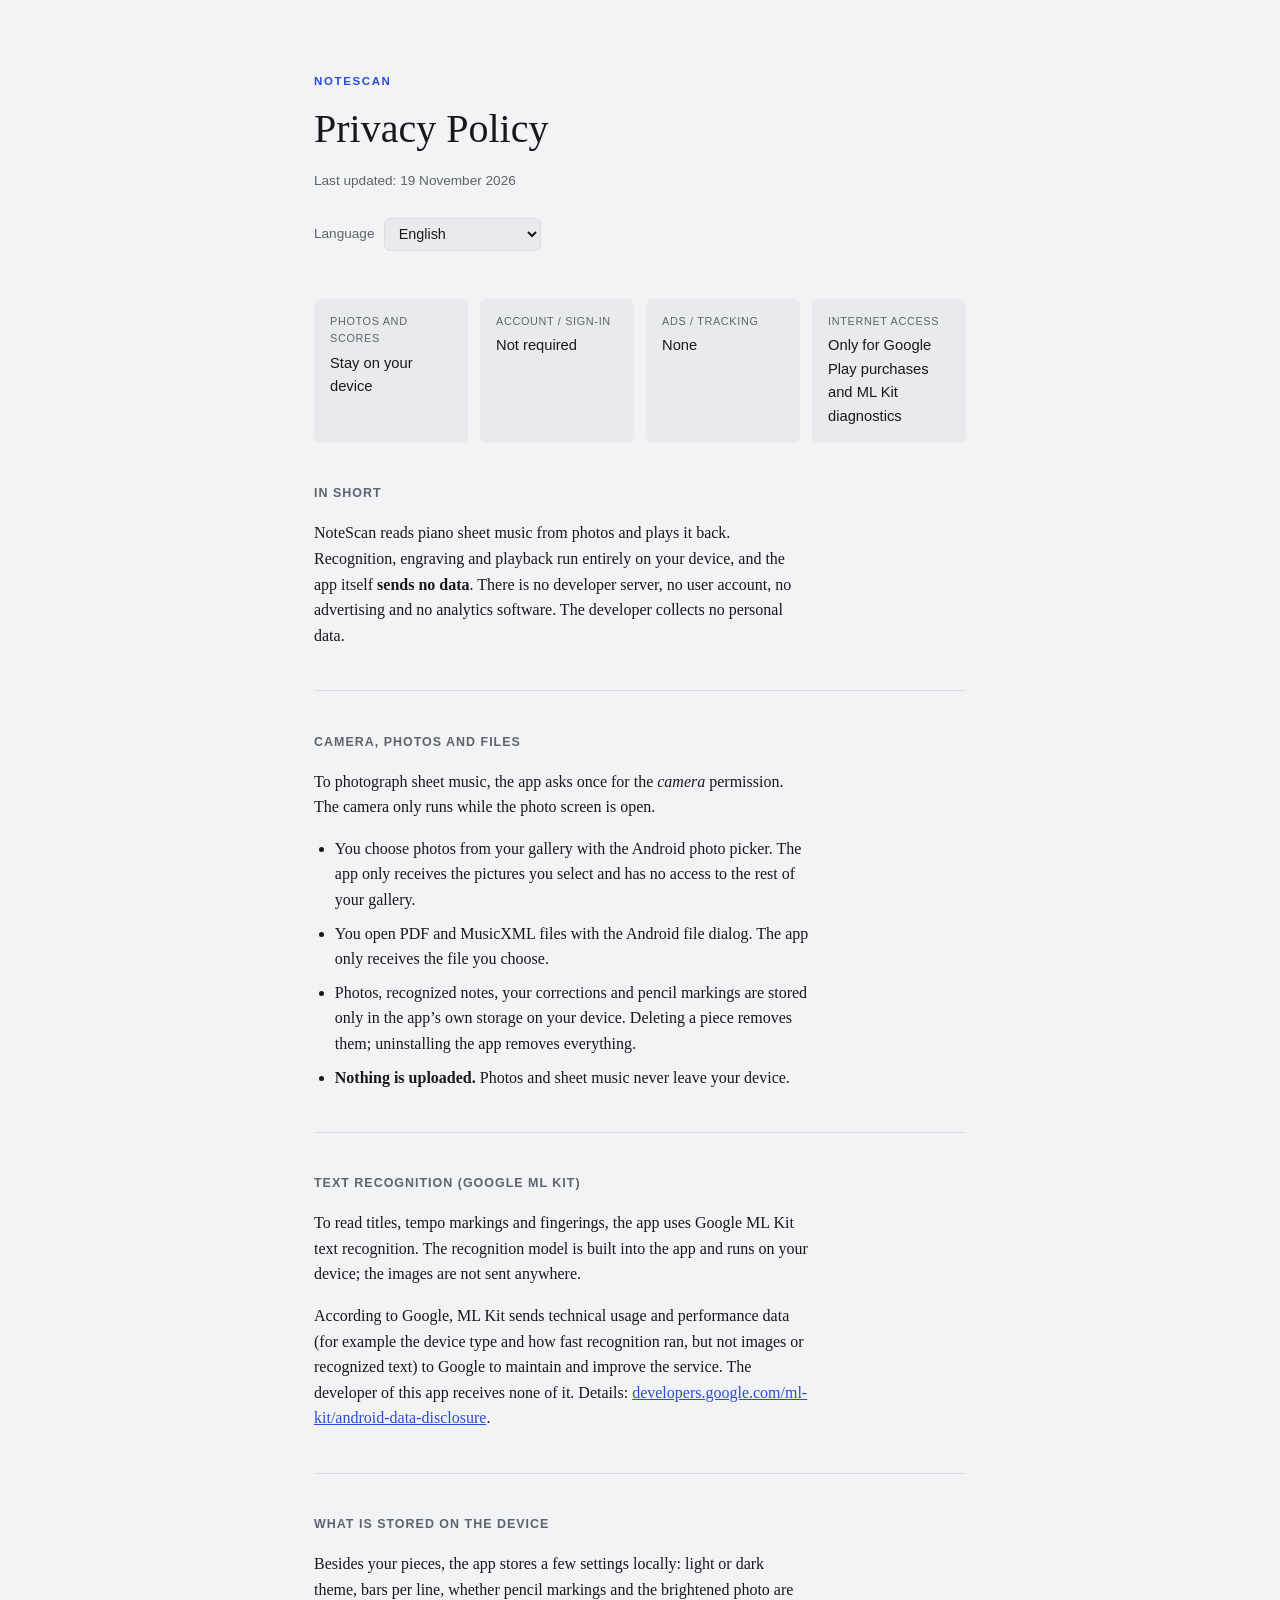
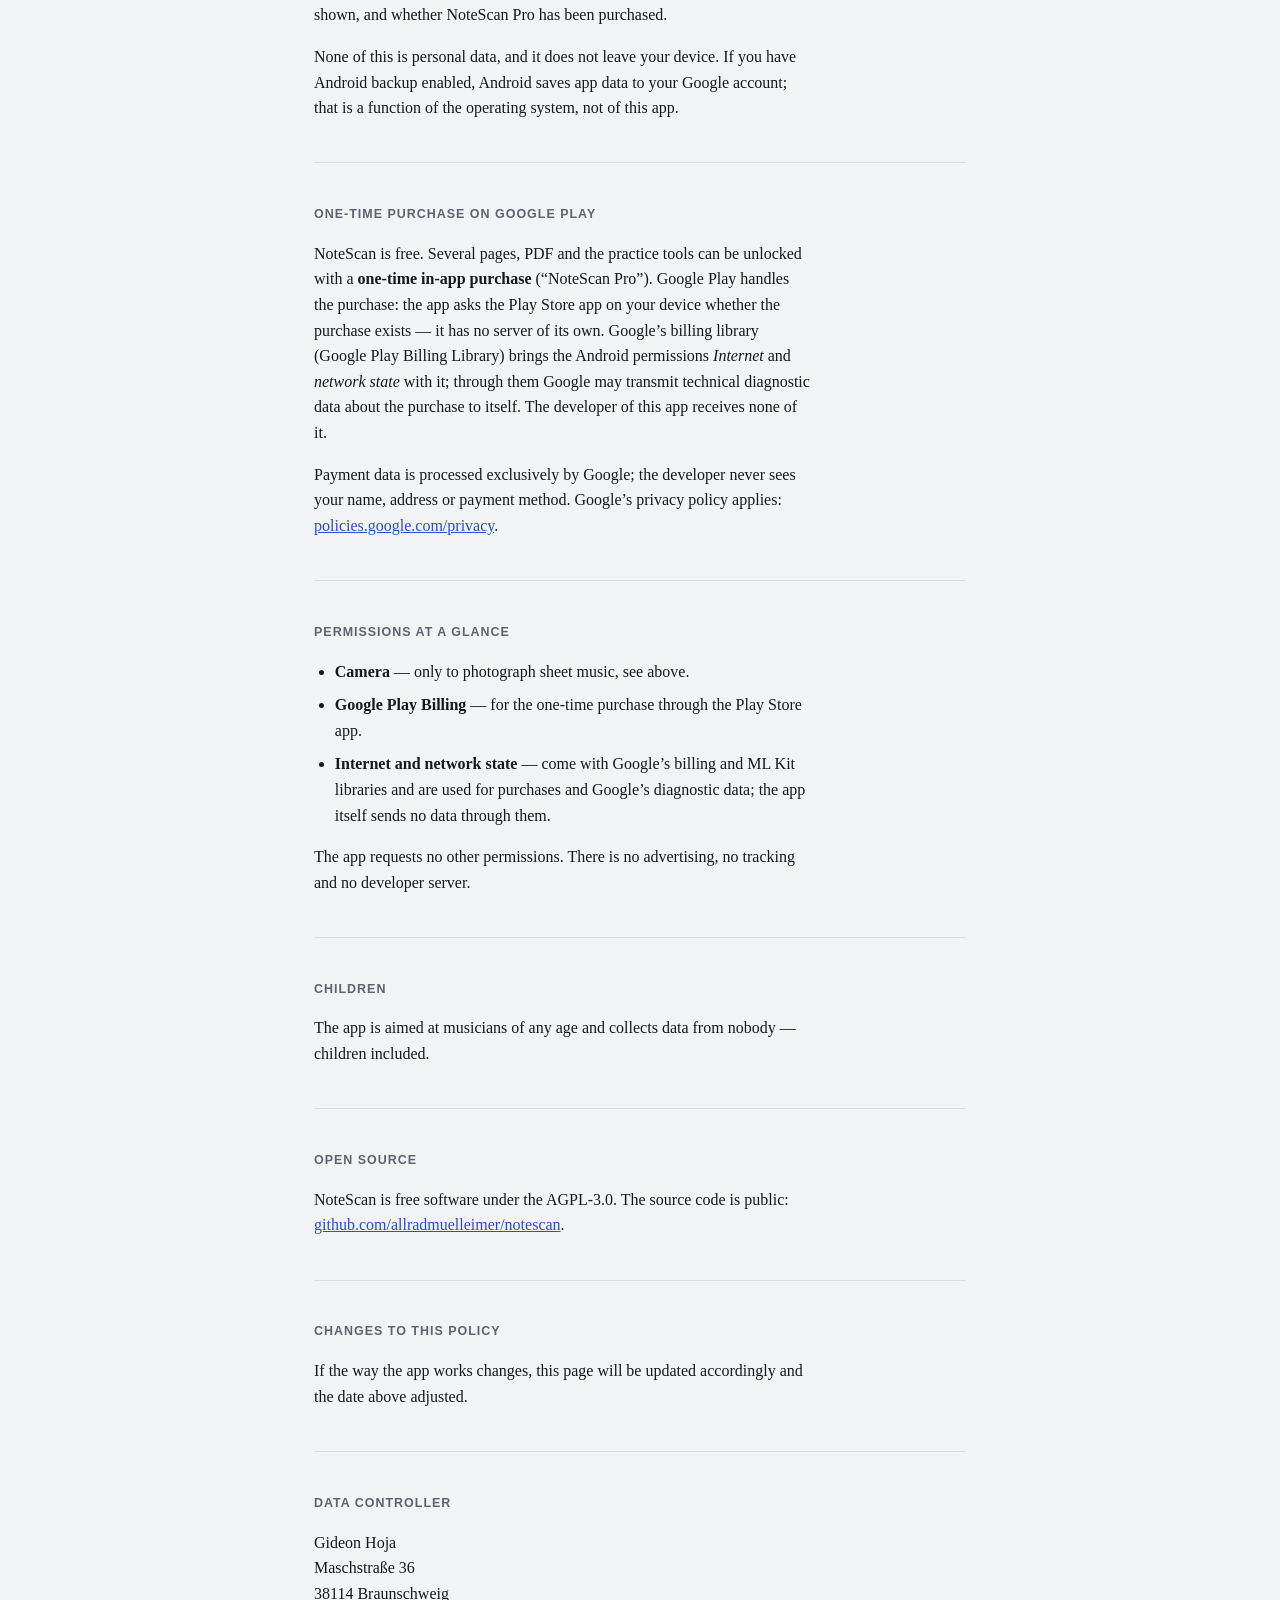
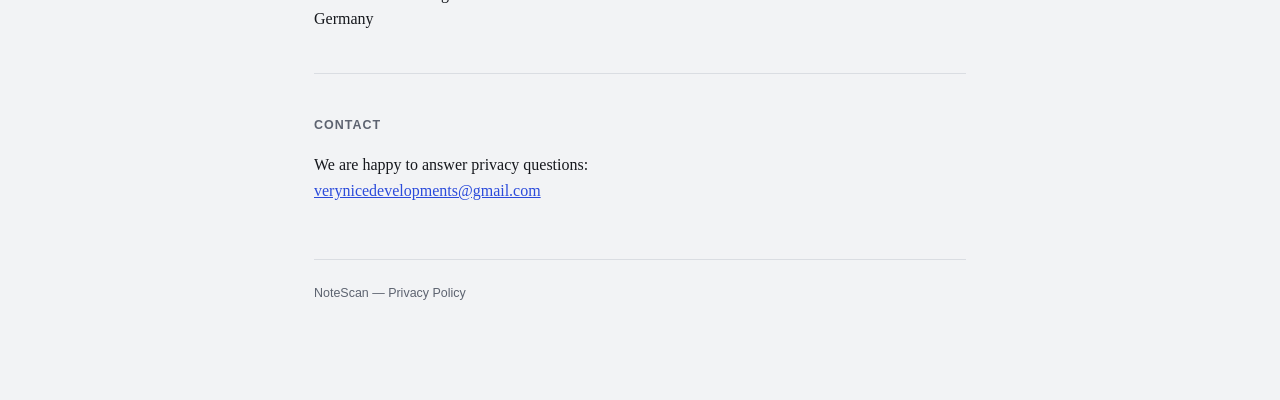
==== index.html @ 625f551e "Datenschutzerklärung NoteScan (21 Sprachen)" ====
<!doctype html>
<html lang="en">
<head>
<meta charset="utf-8">
<meta name="viewport" content="width=device-width, initial-scale=1">
<!--
  Suchmaschinen sollen diese Seite nicht in ihren Index aufnehmen.

  Das ist kein Verstecken: Die Erklaerung bleibt vollstaendig sichtbar, sofort lesbar und
  ueber den Link im Play-Eintrag wie in der App erreichbar - genau das verlangen Art. 13
  DSGVO und die Impressumspflicht. Sie muss "leicht erkennbar, unmittelbar erreichbar und
  staendig verfuegbar" sein; in einer Suchmaschine auffindbar sein muss sie nicht.

  Der Zweck ist ein anderer: Die Anschrift des Verantwortlichen ist eine Pflichtangabe und
  steht deshalb hier - sie muss aber nicht ueber eine Namenssuche bei Google zu finden
  sein. noindex trennt genau diese beiden Dinge.
-->
<meta name="robots" content="noindex, follow">
<title>Privacy Policy — NoteScan</title>
<style>
  :root {
    --bg: #f2f3f5;
    --bg-raised: #e8eaee;
    --ink: #16181d;
    --ink-soft: #5d6370;
    --rule: #dadde2;
    --accent: #2b4bdb;
    --sans: -apple-system, BlinkMacSystemFont, "Segoe UI", Roboto, sans-serif;
  }

  @media (prefers-color-scheme: dark) {
    :root {
      --bg: #0e1014;
      --bg-raised: #21252d;
      --ink: #eceef2;
      --ink-soft: #9aa0ac;
      --rule: #2a2e36;
      --accent: #8297ff;
    }
  }

  * { box-sizing: border-box; }

  body {
    margin: 0;
    background: var(--bg);
    color: var(--ink);
    font-family: Georgia, "Iowan Old Style", "Palatino Linotype", serif;
    line-height: 1.6;
  }

  .wrap {
    max-width: 700px;
    margin: 0 auto;
    padding: 4.5rem 1.5rem 6rem;
  }

  header.masthead { margin-bottom: 3rem; }

  .eyebrow {
    font-family: var(--sans);
    font-size: 0.72rem;
    letter-spacing: 0.14em;
    text-transform: uppercase;
    color: var(--accent);
    font-weight: 600;
  }

  h1 {
    font-size: clamp(1.9rem, 4vw, 2.5rem);
    margin: 0.4rem 0 0;
    text-wrap: balance;
    font-weight: 400;
  }

  .updated {
    font-family: var(--sans);
    font-size: 0.85rem;
    color: var(--ink-soft);
    margin-top: 0.6rem;
  }

  /* Sprachwahl: ein einziges Auswahlfeld statt einundzwanzig Verknuepfungen. */
  .lang-pick {
    font-family: var(--sans);
    font-size: 0.85rem;
    margin-top: 1.6rem;
    display: flex;
    align-items: center;
    gap: 0.6rem;
    flex-wrap: wrap;
  }
  .lang-pick label { color: var(--ink-soft); }
  .lang-pick select {
    font-family: inherit;
    font-size: 0.9rem;
    padding: 0.4rem 0.6rem;
    color: var(--ink);
    background: var(--bg-raised);
    border: 1px solid var(--rule);
    border-radius: 6px;
    max-width: 100%;
  }

  section {
    margin-top: 2.6rem;
    padding-top: 2.6rem;
    border-top: 1px solid var(--rule);
  }
  section:first-of-type { border-top: none; padding-top: 0; }

  h2 {
    font-family: var(--sans);
    font-size: 0.78rem;
    letter-spacing: 0.08em;
    text-transform: uppercase;
    font-weight: 600;
    color: var(--ink-soft);
    margin: 0 0 1rem;
  }

  p { margin: 0 0 1rem; max-width: 62ch; }
  p:last-child { margin-bottom: 0; }

  ul { margin: 0 0 1rem; padding-inline-start: 1.3rem; max-width: 62ch; }
  li { margin-bottom: 0.5rem; }
  li:last-child { margin-bottom: 0; }

  .fact-grid {
    display: grid;
    grid-template-columns: repeat(auto-fit, minmax(150px, 1fr));
    gap: 0.75rem;
    margin-top: 1.5rem;
  }
  .fact {
    background: var(--bg-raised);
    border-radius: 6px;
    padding: 0.9rem 1rem;
    font-family: var(--sans);
  }
  .fact .label {
    font-size: 0.68rem;
    letter-spacing: 0.06em;
    text-transform: uppercase;
    color: var(--ink-soft);
  }
  .fact .value { font-size: 0.92rem; margin-top: 0.25rem; color: var(--ink); }

  /* Vorrangklausel: steht nur ueber den neunzehn Uebersetzungen, nicht ueber DE und EN. */
  .binding-note {
    font-family: var(--sans);
    font-size: 0.82rem;
    color: var(--ink-soft);
    background: var(--bg-raised);
    border-inline-start: 3px solid var(--accent);
    border-radius: 0 6px 6px 0;
    padding: 0.8rem 1rem;
    margin-top: 1.5rem;
    max-width: 62ch;
  }

  a { color: var(--accent); }

  footer {
    margin-top: 3.5rem;
    padding-top: 1.5rem;
    border-top: 1px solid var(--rule);
    font-family: var(--sans);
    font-size: 0.78rem;
    color: var(--ink-soft);
  }

  /* Arabisch laeuft von rechts nach links; alles Uebrige ist logisch bemasst. */
  [dir="rtl"] .binding-note { border-radius: 6px 0 0 6px; }
</style>
</head>
<body>
<div class="wrap">
  <header class="masthead">
    <div class="eyebrow">NoteScan</div>
    <h1 id="doc-title">Privacy Policy</h1>
    <div class="updated" id="doc-updated">Last updated: 19 November 2026</div>
    <nav class="lang-pick">
      <label for="lang">Language</label>
      <select id="lang"></select>
    </nav>
  </header>

  <main id="doc">
    <noscript>
      <section>
        <h2>In short</h2>
        <p>
          NoteScan reads piano sheet music from photos and plays it back. Recognition, engraving and
          playback run entirely on your device, and the app itself <strong>sends no data</strong>. There
          is no developer server, no user account, no advertising and no analytics. Photos and scores
          never leave your device. The camera is used only to photograph sheet music. Google ML Kit
          text recognition runs on the device and sends Google technical usage data, but no images.
          An optional one-time purchase is handled entirely by Google Play; Google’s billing library
          brings the Android permissions Internet and network state for this.
          Questions: <a href="mailto:verynicedevelopments@gmail.com">verynicedevelopments@gmail.com</a>
        </p>
        <p>
          Data controller: Gideon Hoja, Maschstraße 36, 38114 Braunschweig, Germany
        </p>
      </section>
    </noscript>
  </main>

  <footer id="doc-footer">NoteScan — Privacy Policy</footer>
</div>

<script>
/* Datenschutzerklärung NoteScan in allen 21 App-Sprachen (Gerüst wie Harmonica Cheatsheet). Verbindlich: Deutsch und Englisch. */
var T = {};

T.de = {
  name: "Deutsch", dir: "ltr",
  title: "Datenschutzerklärung",
  updated: "Stand: 19. November 2026",
  langLabel: "Sprache",
  footer: "NoteScan — Datenschutzerklärung",
  facts: [
    ["Fotos und Noten", "Bleiben auf dem Gerät"],
    ["Konto / Anmeldung", "Nicht erforderlich"],
    ["Werbung / Tracking", "Keines"],
    ["Internetzugriff", "Nur für Google-Play-Käufe und ML-Kit-Diagnose"]
  ],
  sections: [
    { h: "Kurz gesagt", p: [
      "NoteScan liest Klaviernoten aus Fotos und spielt sie ab. Erkennung, Notensatz und Wiedergabe laufen vollständig auf deinem Gerät, und die App <strong>sendet selbst keine Daten</strong>. Es gibt keinen Server des Anbieters, keine Nutzerkonten, keine Werbung und keine Analyse-Software. Der Anbieter erhebt keine personenbezogenen Daten."
    ]},
    { h: "Kamera, Fotos und Dateien", p: [
      "Zum Fotografieren von Noten fragt die App einmalig die Berechtigung <em>Kamera</em> ab. Die Kamera läuft nur, solange der Aufnahmebildschirm offen ist."
    ], ul: [
      "Fotos aus der Galerie wählst du mit der Android-Fotoauswahl. Die App erhält nur die Bilder, die du auswählst, und hat keinen Zugriff auf den Rest deiner Galerie.",
      "PDF- und MusicXML-Dateien öffnest du über den Android-Dateidialog. Die App erhält nur die gewählte Datei.",
      "Fotos, erkannte Noten, deine Korrekturen und Bleistiftnotizen liegen nur im App-eigenen Speicher auf deinem Gerät. Löschst du ein Stück, sind sie weg; deinstallierst du die App, wird alles entfernt.",
      "<strong>Es wird nichts hochgeladen.</strong> Fotos und Noten verlassen dein Gerät nie."
    ]},
    { h: "Texterkennung (Google ML Kit)", p: [
      "Um Titel, Tempoangaben und Fingersätze zu lesen, nutzt die App die Texterkennung von Google ML Kit. Das Erkennungsmodell ist in der App enthalten und läuft auf deinem Gerät; die Bilder werden nirgendwohin gesendet.",
      "Laut Google sendet ML Kit technische Nutzungs- und Leistungsdaten (zum Beispiel Gerätetyp und wie schnell die Erkennung lief, nicht aber Bilder oder erkannten Text) an Google, um den Dienst zu warten und zu verbessern. Der Anbieter dieser App erhält davon nichts. Einzelheiten: <a href=\"https://developers.google.com/ml-kit/android-data-disclosure\">developers.google.com/ml-kit/android-data-disclosure</a>."
    ]},
    { h: "Welche Daten auf dem Gerät liegen", p: [
      "Neben deinen Stücken speichert die App ein paar Einstellungen lokal: helle oder dunkle Darstellung, Takte je Zeile, ob Bleistiftnotizen und das aufgehellte Foto angezeigt werden, und ob NoteScan Pro gekauft wurde.",
      "Das sind keine personenbezogenen Daten, und sie verlassen dein Gerät nicht. Wenn du die Android-Datensicherung aktiviert hast, sichert Android App-Daten in dein Google-Konto; das ist eine Funktion des Betriebssystems, nicht der App."
    ]},
    { h: "Einmalkauf über Google Play", p: [
      "NoteScan ist kostenlos. Mehrere Seiten, PDF und die Übe-Werkzeuge lassen sich mit einem <strong>einmaligen In-App-Kauf</strong> („NoteScan Pro“) freischalten. Den Kauf wickelt Google Play ab: Die App fragt bei der Play-Store-App auf deinem Gerät nach, ob der Kauf vorliegt — einen eigenen Server hat sie nicht. Googles Kaufbibliothek (Google Play Billing Library) bringt die Android-Berechtigungen <em>Internet</em> und <em>Netzwerkstatus</em> mit; darüber kann Google technische Diagnosedaten zum Kaufvorgang an sich selbst übermitteln. Der Anbieter dieser App erhält davon nichts.",
      "Zahlungsdaten werden ausschließlich von Google verarbeitet; der Anbieter sieht weder Name noch Anschrift noch Zahlungsmittel. Dafür gilt Googles Datenschutzerklärung: <a href=\"https://policies.google.com/privacy\">policies.google.com/privacy</a>."
    ]},
    { h: "Berechtigungen im Überblick", ul: [
      "<strong>Kamera</strong> — nur zum Fotografieren von Noten, siehe oben.",
      "<strong>Google Play Billing</strong> — für den Einmalkauf über die Play-Store-App.",
      "<strong>Internet und Netzwerkstatus</strong> — bringen Googles Kauf- und ML-Kit-Bibliotheken mit, genutzt für die Kaufabwicklung und Googles Diagnosedaten; die App selbst sendet darüber keine Daten."
    ], p: [
      "Weitere Berechtigungen fordert die App nicht an. Es gibt keine Werbung, kein Tracking und keinen Server des Anbieters."
    ]},
    { h: "Kinder", p: [
      "Die App richtet sich an Musiker jeden Alters und erhebt von niemandem Daten — auch nicht von Kindern."
    ]},
    { h: "Offener Quellcode", p: [
      "NoteScan ist freie Software unter der AGPL-3.0. Der Quellcode ist öffentlich: <a href=\"https://github.com/allradmuelleimer/notescan\">github.com/allradmuelleimer/notescan</a>."
    ]},
    { h: "Änderungen dieser Erklärung", p: [
      "Sollte sich die Funktionsweise der App ändern, wird diese Seite entsprechend aktualisiert und das Datum oben angepasst."
    ]},
    { h: "Verantwortlich", p: [
      "Gideon Hoja<br>Maschstraße 36<br>38114 Braunschweig<br>Deutschland"
    ]},
    { h: "Kontakt", p: [
      "Fragen zum Datenschutz beantworten wir gerne: <a href=\"mailto:verynicedevelopments@gmail.com\">verynicedevelopments@gmail.com</a>"
    ]}
  ]
};

T.en = {
  name: "English", dir: "ltr",
  title: "Privacy Policy",
  updated: "Last updated: 19 November 2026",
  langLabel: "Language",
  footer: "NoteScan — Privacy Policy",
  facts: [
    ["Photos and scores", "Stay on your device"],
    ["Account / sign-in", "Not required"],
    ["Ads / tracking", "None"],
    ["Internet access", "Only for Google Play purchases and ML Kit diagnostics"]
  ],
  sections: [
    { h: "In short", p: [
      "NoteScan reads piano sheet music from photos and plays it back. Recognition, engraving and playback run entirely on your device, and the app itself <strong>sends no data</strong>. There is no developer server, no user account, no advertising and no analytics software. The developer collects no personal data."
    ]},
    { h: "Camera, photos and files", p: [
      "To photograph sheet music, the app asks once for the <em>camera</em> permission. The camera only runs while the photo screen is open."
    ], ul: [
      "You choose photos from your gallery with the Android photo picker. The app only receives the pictures you select and has no access to the rest of your gallery.",
      "You open PDF and MusicXML files with the Android file dialog. The app only receives the file you choose.",
      "Photos, recognized notes, your corrections and pencil markings are stored only in the app’s own storage on your device. Deleting a piece removes them; uninstalling the app removes everything.",
      "<strong>Nothing is uploaded.</strong> Photos and sheet music never leave your device."
    ]},
    { h: "Text recognition (Google ML Kit)", p: [
      "To read titles, tempo markings and fingerings, the app uses Google ML Kit text recognition. The recognition model is built into the app and runs on your device; the images are not sent anywhere.",
      "According to Google, ML Kit sends technical usage and performance data (for example the device type and how fast recognition ran, but not images or recognized text) to Google to maintain and improve the service. The developer of this app receives none of it. Details: <a href=\"https://developers.google.com/ml-kit/android-data-disclosure\">developers.google.com/ml-kit/android-data-disclosure</a>."
    ]},
    { h: "What is stored on the device", p: [
      "Besides your pieces, the app stores a few settings locally: light or dark theme, bars per line, whether pencil markings and the brightened photo are shown, and whether NoteScan Pro has been purchased.",
      "None of this is personal data, and it does not leave your device. If you have Android backup enabled, Android saves app data to your Google account; that is a function of the operating system, not of this app."
    ]},
    { h: "One-time purchase on Google Play", p: [
      "NoteScan is free. Several pages, PDF and the practice tools can be unlocked with a <strong>one-time in-app purchase</strong> (“NoteScan Pro”). Google Play handles the purchase: the app asks the Play Store app on your device whether the purchase exists — it has no server of its own. Google’s billing library (Google Play Billing Library) brings the Android permissions <em>Internet</em> and <em>network state</em> with it; through them Google may transmit technical diagnostic data about the purchase to itself. The developer of this app receives none of it.",
      "Payment data is processed exclusively by Google; the developer never sees your name, address or payment method. Google’s privacy policy applies: <a href=\"https://policies.google.com/privacy\">policies.google.com/privacy</a>."
    ]},
    { h: "Permissions at a glance", ul: [
      "<strong>Camera</strong> — only to photograph sheet music, see above.",
      "<strong>Google Play Billing</strong> — for the one-time purchase through the Play Store app.",
      "<strong>Internet and network state</strong> — come with Google’s billing and ML Kit libraries and are used for purchases and Google’s diagnostic data; the app itself sends no data through them."
    ], p: [
      "The app requests no other permissions. There is no advertising, no tracking and no developer server."
    ]},
    { h: "Children", p: [
      "The app is aimed at musicians of any age and collects data from nobody — children included."
    ]},
    { h: "Open source", p: [
      "NoteScan is free software under the AGPL-3.0. The source code is public: <a href=\"https://github.com/allradmuelleimer/notescan\">github.com/allradmuelleimer/notescan</a>."
    ]},
    { h: "Changes to this policy", p: [
      "If the way the app works changes, this page will be updated accordingly and the date above adjusted."
    ]},
    { h: "Data controller", p: [
      "Gideon Hoja<br>Maschstraße 36<br>38114 Braunschweig<br>Germany"
    ]},
    { h: "Contact", p: [
      "We are happy to answer privacy questions: <a href=\"mailto:verynicedevelopments@gmail.com\">verynicedevelopments@gmail.com</a>"
    ]}
  ]
};

T.fr = {
  name: "Français", dir: "ltr",
  title: "Politique de confidentialité",
  updated: "Dernière mise à jour : 19 novembre 2026",
  langLabel: "Langue",
  footer: "NoteScan — Politique de confidentialité",
  binding: "Cette traduction est fournie pour faciliter la compréhension. Seule la version allemande fait foi.",
  facts: [
    ["Photos et partitions", "Restent sur l’appareil"],
    ["Compte / connexion", "Non requis"],
    ["Publicité / suivi", "Aucun"],
    ["Accès à Internet", "Uniquement pour les achats Google Play et les diagnostics ML Kit"]
  ],
  sections: [
    { h: "En bref", p: [
      "NoteScan lit des partitions de piano à partir de photos et les joue. Reconnaissance, mise en page et lecture se font entièrement sur ton appareil, et l’app <strong>n’envoie elle-même aucune donnée</strong>. Il n’y a ni serveur du développeur, ni compte utilisateur, ni publicité, ni logiciel d’analyse. Le développeur ne collecte aucune donnée personnelle."
    ]},
    { h: "Appareil photo, photos et fichiers", p: [
      "Pour photographier des partitions, l’app demande une seule fois l’autorisation <em>Appareil photo</em>. L’appareil photo ne fonctionne que tant que l’écran de prise de vue est ouvert."
    ], ul: [
      "Tu choisis les photos de ta galerie avec le sélecteur de photos d’Android. L’app ne reçoit que les images sélectionnées et n’a pas accès au reste de ta galerie.",
      "Tu ouvres les fichiers PDF et MusicXML via la boîte de dialogue de fichiers d’Android. L’app ne reçoit que le fichier choisi.",
      "Photos, notes reconnues, corrections et annotations au crayon sont enregistrées uniquement dans le stockage propre de l’app sur ton appareil. Supprimer un morceau les efface ; désinstaller l’app efface tout.",
      "<strong>Rien n’est envoyé.</strong> Photos et partitions ne quittent jamais ton appareil."
    ]},
    { h: "Reconnaissance de texte (Google ML Kit)", p: [
      "Pour lire titres, indications de tempo et doigtés, l’app utilise la reconnaissance de texte de Google ML Kit. Le modèle est intégré à l’app et fonctionne sur ton appareil ; les images ne sont envoyées nulle part.",
      "Selon Google, ML Kit envoie à Google des données techniques d’utilisation et de performance (par exemple le type d’appareil et la rapidité de la reconnaissance, mais ni images ni texte reconnu) pour maintenir et améliorer le service. Le développeur de cette app n’en reçoit rien. Détails : <a href=\"https://developers.google.com/ml-kit/android-data-disclosure\">developers.google.com/ml-kit/android-data-disclosure</a>."
    ]},
    { h: "Données stockées sur l’appareil", p: [
      "En plus de tes morceaux, l’app enregistre localement quelques réglages : thème clair ou sombre, mesures par ligne, affichage des annotations et de la photo éclaircie, et si NoteScan Pro a été acheté.",
      "Ce ne sont pas des données personnelles et elles ne quittent pas ton appareil. Si la sauvegarde Android est activée, Android sauvegarde les données des apps dans ton compte Google ; c’est une fonction du système, pas de l’app."
    ]},
    { h: "Achat unique sur Google Play", p: [
      "NoteScan est gratuit. Plusieurs pages, le PDF et les outils d’entraînement se débloquent par un <strong>achat intégré unique</strong> (« NoteScan Pro »). Google Play gère l’achat : l’app demande à l’app Play Store de ton appareil si l’achat existe — elle n’a pas de serveur propre. La bibliothèque d’achat de Google (Google Play Billing Library) apporte les autorisations Android <em>Internet</em> et <em>état du réseau</em> ; par ce biais, Google peut s’envoyer des données techniques de diagnostic sur l’achat. Le développeur de cette app n’en reçoit rien.",
      "Les données de paiement sont traitées exclusivement par Google ; le développeur ne voit ni nom, ni adresse, ni moyen de paiement. La politique de confidentialité de Google s’applique : <a href=\"https://policies.google.com/privacy\">policies.google.com/privacy</a>."
    ]},
    { h: "Autorisations en bref", ul: [
      "<strong>Appareil photo</strong> — uniquement pour photographier des partitions, voir plus haut.",
      "<strong>Google Play Billing</strong> — pour l’achat unique via l’app Play Store.",
      "<strong>Internet et état du réseau</strong> — apportés par les bibliothèques d’achat et ML Kit de Google, utilisés pour les achats et les données de diagnostic de Google ; l’app elle-même n’envoie aucune donnée par ce biais."
    ], p: [
      "L’app ne demande aucune autre autorisation. Pas de publicité, pas de suivi, pas de serveur du développeur."
    ]},
    { h: "Enfants", p: [
      "L’app s’adresse aux musiciens de tout âge et ne collecte de données auprès de personne — enfants compris."
    ]},
    { h: "Code source ouvert", p: [
      "NoteScan est un logiciel libre sous licence AGPL-3.0. Le code source est public : <a href=\"https://github.com/allradmuelleimer/notescan\">github.com/allradmuelleimer/notescan</a>."
    ]},
    { h: "Modifications de cette politique", p: [
      "Si le fonctionnement de l’app change, cette page sera mise à jour et la date ci-dessus adaptée."
    ]},
    { h: "Responsable du traitement", p: [
      "Gideon Hoja<br>Maschstraße 36<br>38114 Braunschweig<br>Allemagne"
    ]},
    { h: "Contact", p: [
      "Pour toute question sur la confidentialité : <a href=\"mailto:verynicedevelopments@gmail.com\">verynicedevelopments@gmail.com</a>"
    ]}
  ]
};

T.es = {
  name: "Español", dir: "ltr",
  title: "Política de privacidad",
  updated: "Última actualización: 19 de noviembre de 2026",
  langLabel: "Idioma",
  footer: "NoteScan — Política de privacidad",
  binding: "Esta traducción se ofrece para facilitar la comprensión. Solo la versión alemana es vinculante.",
  facts: [
    ["Fotos y partituras", "Se quedan en el dispositivo"],
    ["Cuenta / inicio de sesión", "No necesario"],
    ["Publicidad / seguimiento", "Ninguno"],
    ["Acceso a Internet", "Solo para compras en Google Play y diagnósticos de ML Kit"]
  ],
  sections: [
    { h: "En resumen", p: [
      "NoteScan lee partituras de piano a partir de fotos y las reproduce. El reconocimiento, la maquetación y la reproducción se hacen por completo en tu dispositivo, y la app <strong>no envía datos por sí misma</strong>. No hay servidor del desarrollador, ni cuentas de usuario, ni publicidad, ni software de análisis. El desarrollador no recoge datos personales."
    ]},
    { h: "Cámara, fotos y archivos", p: [
      "Para fotografiar partituras, la app pide una sola vez el permiso de <em>cámara</em>. La cámara solo funciona mientras la pantalla de foto está abierta."
    ], ul: [
      "Las fotos de la galería se eligen con el selector de fotos de Android. La app solo recibe las imágenes que seleccionas y no tiene acceso al resto de tu galería.",
      "Los archivos PDF y MusicXML se abren con el diálogo de archivos de Android. La app solo recibe el archivo elegido.",
      "Las fotos, las notas reconocidas, tus correcciones y anotaciones a lápiz se guardan solo en el almacenamiento propio de la app en tu dispositivo. Al eliminar una pieza se borran; al desinstalar la app se borra todo.",
      "<strong>No se sube nada.</strong> Las fotos y partituras nunca salen de tu dispositivo."
    ]},
    { h: "Reconocimiento de texto (Google ML Kit)", p: [
      "Para leer títulos, indicaciones de tempo y digitaciones, la app usa el reconocimiento de texto de Google ML Kit. El modelo va incluido en la app y funciona en tu dispositivo; las imágenes no se envían a ningún sitio.",
      "Según Google, ML Kit envía a Google datos técnicos de uso y rendimiento (por ejemplo, el tipo de dispositivo y la velocidad del reconocimiento, pero no imágenes ni texto reconocido) para mantener y mejorar el servicio. El desarrollador de esta app no recibe nada de ello. Detalles: <a href=\"https://developers.google.com/ml-kit/android-data-disclosure\">developers.google.com/ml-kit/android-data-disclosure</a>."
    ]},
    { h: "Qué datos se guardan en el dispositivo", p: [
      "Además de tus piezas, la app guarda localmente algunos ajustes: tema claro u oscuro, compases por línea, si se muestran las anotaciones y la foto aclarada, y si se ha comprado NoteScan Pro.",
      "No son datos personales y no salen de tu dispositivo. Si tienes activada la copia de seguridad de Android, Android guarda los datos de las apps en tu cuenta de Google; es una función del sistema, no de la app."
    ]},
    { h: "Compra única en Google Play", p: [
      "NoteScan es gratis. Varias páginas, PDF y las herramientas de práctica se desbloquean con una <strong>compra única dentro de la app</strong> («NoteScan Pro»). Google Play gestiona la compra: la app pregunta a la app Play Store de tu dispositivo si existe la compra — no tiene servidor propio. La biblioteca de compras de Google (Google Play Billing Library) incluye los permisos de Android <em>Internet</em> y <em>estado de la red</em>; a través de ellos Google puede enviarse datos técnicos de diagnóstico sobre la compra. El desarrollador de esta app no recibe nada de ello.",
      "Los datos de pago los procesa exclusivamente Google; el desarrollador nunca ve tu nombre, dirección ni medio de pago. Se aplica la política de privacidad de Google: <a href=\"https://policies.google.com/privacy\">policies.google.com/privacy</a>."
    ]},
    { h: "Permisos de un vistazo", ul: [
      "<strong>Cámara</strong>: solo para fotografiar partituras, ver arriba.",
      "<strong>Google Play Billing</strong>: para la compra única a través de la app Play Store.",
      "<strong>Internet y estado de la red</strong>: los incluyen las bibliotecas de compras y de ML Kit de Google, y se usan para las compras y los datos de diagnóstico de Google; la app no envía datos por ellos."
    ], p: [
      "La app no solicita otros permisos. No hay publicidad, ni seguimiento, ni servidor del desarrollador."
    ]},
    { h: "Niños", p: [
      "La app está dirigida a músicos de cualquier edad y no recoge datos de nadie, tampoco de niños."
    ]},
    { h: "Código abierto", p: [
      "NoteScan es software libre bajo la licencia AGPL-3.0. El código fuente es público: <a href=\"https://github.com/allradmuelleimer/notescan\">github.com/allradmuelleimer/notescan</a>."
    ]},
    { h: "Cambios en esta política", p: [
      "Si cambia el funcionamiento de la app, esta página se actualizará y se ajustará la fecha de arriba."
    ]},
    { h: "Responsable del tratamiento", p: [
      "Gideon Hoja<br>Maschstraße 36<br>38114 Braunschweig<br>Alemania"
    ]},
    { h: "Contacto", p: [
      "Respondemos con gusto preguntas sobre privacidad: <a href=\"mailto:verynicedevelopments@gmail.com\">verynicedevelopments@gmail.com</a>"
    ]}
  ]
};

T.it = {
  name: "Italiano", dir: "ltr",
  title: "Informativa sulla privacy",
  updated: "Ultimo aggiornamento: 19 novembre 2026",
  langLabel: "Lingua",
  footer: "NoteScan — Informativa sulla privacy",
  binding: "Questa traduzione è fornita per agevolare la comprensione. Fa fede esclusivamente la versione tedesca.",
  facts: [
    ["Foto e spartiti", "Restano sul dispositivo"],
    ["Account / accesso", "Non necessario"],
    ["Pubblicità / tracciamento", "Nessuno"],
    ["Accesso a Internet", "Solo per acquisti Google Play e diagnostica ML Kit"]
  ],
  sections: [
    { h: "In breve", p: [
      "NoteScan legge spartiti per pianoforte dalle foto e li suona. Riconoscimento, impaginazione e riproduzione avvengono interamente sul tuo dispositivo, e l’app <strong>non invia dati di per sé</strong>. Non ci sono server dello sviluppatore, account utente, pubblicità né software di analisi. Lo sviluppatore non raccoglie dati personali."
    ]},
    { h: "Fotocamera, foto e file", p: [
      "Per fotografare gli spartiti l’app chiede una sola volta l’autorizzazione <em>Fotocamera</em>. La fotocamera è attiva solo mentre la schermata di scatto è aperta."
    ], ul: [
      "Le foto della galleria si scelgono con il selettore di foto di Android. L’app riceve solo le immagini selezionate e non ha accesso al resto della galleria.",
      "I file PDF e MusicXML si aprono con la finestra file di Android. L’app riceve solo il file scelto.",
      "Foto, note riconosciute, correzioni e annotazioni a matita sono salvate solo nella memoria propria dell’app sul tuo dispositivo. Eliminando un brano vengono cancellate; disinstallando l’app viene cancellato tutto.",
      "<strong>Non viene caricato nulla.</strong> Foto e spartiti non lasciano mai il tuo dispositivo."
    ]},
    { h: "Riconoscimento del testo (Google ML Kit)", p: [
      "Per leggere titoli, indicazioni di tempo e diteggiature, l’app usa il riconoscimento del testo di Google ML Kit. Il modello è incluso nell’app e funziona sul tuo dispositivo; le immagini non vengono inviate da nessuna parte.",
      "Secondo Google, ML Kit invia a Google dati tecnici di utilizzo e prestazioni (ad esempio il tipo di dispositivo e la velocità del riconoscimento, ma non immagini né testo riconosciuto) per mantenere e migliorare il servizio. Lo sviluppatore di questa app non ne riceve nulla. Dettagli: <a href=\"https://developers.google.com/ml-kit/android-data-disclosure\">developers.google.com/ml-kit/android-data-disclosure</a>."
    ]},
    { h: "Dati salvati sul dispositivo", p: [
      "Oltre ai tuoi brani, l’app salva localmente alcune impostazioni: tema chiaro o scuro, battute per riga, se mostrare le annotazioni e la foto schiarita, e se NoteScan Pro è stato acquistato.",
      "Non sono dati personali e non lasciano il tuo dispositivo. Se il backup di Android è attivo, Android salva i dati delle app nel tuo account Google; è una funzione del sistema, non dell’app."
    ]},
    { h: "Acquisto unico su Google Play", p: [
      "NoteScan è gratuito. Più pagine, PDF e gli strumenti di studio si sbloccano con un <strong>acquisto in-app unico</strong> («NoteScan Pro»). L’acquisto è gestito da Google Play: l’app chiede all’app Play Store del tuo dispositivo se l’acquisto esiste — non ha un proprio server. La libreria di acquisto di Google (Google Play Billing Library) porta con sé le autorizzazioni Android <em>Internet</em> e <em>stato della rete</em>; tramite esse Google può inviare a sé dati tecnici di diagnostica sull’acquisto. Lo sviluppatore di questa app non ne riceve nulla.",
      "I dati di pagamento sono trattati esclusivamente da Google; lo sviluppatore non vede mai nome, indirizzo o metodo di pagamento. Si applica l’informativa sulla privacy di Google: <a href=\"https://policies.google.com/privacy\">policies.google.com/privacy</a>."
    ]},
    { h: "Autorizzazioni in sintesi", ul: [
      "<strong>Fotocamera</strong> — solo per fotografare spartiti, vedi sopra.",
      "<strong>Google Play Billing</strong> — per l’acquisto unico tramite l’app Play Store.",
      "<strong>Internet e stato della rete</strong> — arrivano con le librerie di acquisto e ML Kit di Google e servono per gli acquisti e i dati di diagnostica di Google; l’app stessa non invia dati tramite esse."
    ], p: [
      "L’app non richiede altre autorizzazioni. Niente pubblicità, niente tracciamento, nessun server dello sviluppatore."
    ]},
    { h: "Bambini", p: [
      "L’app si rivolge a musicisti di ogni età e non raccoglie dati da nessuno, bambini compresi."
    ]},
    { h: "Codice sorgente aperto", p: [
      "NoteScan è software libero con licenza AGPL-3.0. Il codice sorgente è pubblico: <a href=\"https://github.com/allradmuelleimer/notescan\">github.com/allradmuelleimer/notescan</a>."
    ]},
    { h: "Modifiche a questa informativa", p: [
      "Se il funzionamento dell’app cambia, questa pagina verrà aggiornata e la data sopra adeguata."
    ]},
    { h: "Titolare del trattamento", p: [
      "Gideon Hoja<br>Maschstraße 36<br>38114 Braunschweig<br>Germania"
    ]},
    { h: "Contatto", p: [
      "Rispondiamo volentieri alle domande sulla privacy: <a href=\"mailto:verynicedevelopments@gmail.com\">verynicedevelopments@gmail.com</a>"
    ]}
  ]
};

T.pt = {
  name: "Português", dir: "ltr",
  title: "Política de privacidade",
  updated: "Última atualização: 19 de novembro de 2026",
  langLabel: "Idioma",
  footer: "NoteScan — Política de privacidade",
  binding: "Esta tradução é fornecida para facilitar a compreensão. Apenas a versão alemã é vinculativa.",
  facts: [
    ["Fotos e partituras", "Ficam no aparelho"],
    ["Conta / login", "Não é necessário"],
    ["Publicidade / rastreamento", "Nenhum"],
    ["Acesso à internet", "Apenas para compras no Google Play e diagnósticos do ML Kit"]
  ],
  sections: [
    { h: "Em resumo", p: [
      "O NoteScan lê partituras de piano a partir de fotos e as toca. Reconhecimento, diagramação e reprodução acontecem inteiramente no seu aparelho, e o app <strong>não envia dados por conta própria</strong>. Não há servidor do desenvolvedor, contas de usuário, publicidade nem software de análise. O desenvolvedor não coleta dados pessoais."
    ]},
    { h: "Câmera, fotos e arquivos", p: [
      "Para fotografar partituras, o app pede uma única vez a permissão de <em>câmera</em>. A câmera só funciona enquanto a tela de foto está aberta."
    ], ul: [
      "As fotos da galeria são escolhidas com o seletor de fotos do Android. O app recebe apenas as imagens selecionadas e não tem acesso ao resto da galeria.",
      "Arquivos PDF e MusicXML são abertos pela caixa de diálogo de arquivos do Android. O app recebe apenas o arquivo escolhido.",
      "Fotos, notas reconhecidas, suas correções e anotações a lápis ficam apenas no armazenamento próprio do app no seu aparelho. Excluir uma peça as apaga; desinstalar o app apaga tudo.",
      "<strong>Nada é enviado.</strong> Fotos e partituras nunca saem do seu aparelho."
    ]},
    { h: "Reconhecimento de texto (Google ML Kit)", p: [
      "Para ler títulos, indicações de andamento e dedilhados, o app usa o reconhecimento de texto do Google ML Kit. O modelo vem embutido no app e funciona no seu aparelho; as imagens não são enviadas a lugar nenhum.",
      "Segundo o Google, o ML Kit envia ao Google dados técnicos de uso e desempenho (por exemplo, o tipo de aparelho e a velocidade do reconhecimento, mas não imagens nem texto reconhecido) para manter e melhorar o serviço. O desenvolvedor deste app não recebe nada disso. Detalhes: <a href=\"https://developers.google.com/ml-kit/android-data-disclosure\">developers.google.com/ml-kit/android-data-disclosure</a>."
    ]},
    { h: "Dados armazenados no aparelho", p: [
      "Além das suas peças, o app guarda localmente algumas configurações: tema claro ou escuro, compassos por linha, se as anotações e a foto clareada aparecem, e se o NoteScan Pro foi comprado.",
      "Não são dados pessoais e não saem do seu aparelho. Se o backup do Android estiver ativado, o Android salva dados de apps na sua conta do Google; isso é uma função do sistema, não do app."
    ]},
    { h: "Compra única no Google Play", p: [
      "O NoteScan é gratuito. Várias páginas, PDF e as ferramentas de estudo são desbloqueados com uma <strong>compra única no app</strong> (“NoteScan Pro”). O Google Play processa a compra: o app pergunta ao app Play Store do seu aparelho se a compra existe — ele não tem servidor próprio. A biblioteca de compras do Google (Google Play Billing Library) traz as permissões do Android <em>Internet</em> e <em>estado da rede</em>; por meio delas o Google pode enviar a si mesmo dados técnicos de diagnóstico sobre a compra. O desenvolvedor deste app não recebe nada disso.",
      "Os dados de pagamento são processados exclusivamente pelo Google; o desenvolvedor nunca vê seu nome, endereço ou forma de pagamento. Aplica-se a política de privacidade do Google: <a href=\"https://policies.google.com/privacy\">policies.google.com/privacy</a>."
    ]},
    { h: "Permissões em resumo", ul: [
      "<strong>Câmera</strong> — apenas para fotografar partituras, veja acima.",
      "<strong>Google Play Billing</strong> — para a compra única pelo app Play Store.",
      "<strong>Internet e estado da rede</strong> — vêm com as bibliotecas de compras e do ML Kit do Google e são usadas para compras e dados de diagnóstico do Google; o app em si não envia dados por elas."
    ], p: [
      "O app não solicita outras permissões. Não há publicidade, rastreamento nem servidor do desenvolvedor."
    ]},
    { h: "Crianças", p: [
      "O app é voltado a músicos de qualquer idade e não coleta dados de ninguém — nem de crianças."
    ]},
    { h: "Código aberto", p: [
      "O NoteScan é software livre sob a licença AGPL-3.0. O código-fonte é público: <a href=\"https://github.com/allradmuelleimer/notescan\">github.com/allradmuelleimer/notescan</a>."
    ]},
    { h: "Alterações desta política", p: [
      "Se o funcionamento do app mudar, esta página será atualizada e a data acima ajustada."
    ]},
    { h: "Responsável pelo tratamento", p: [
      "Gideon Hoja<br>Maschstraße 36<br>38114 Braunschweig<br>Alemanha"
    ]},
    { h: "Contato", p: [
      "Respondemos com prazer a perguntas sobre privacidade: <a href=\"mailto:verynicedevelopments@gmail.com\">verynicedevelopments@gmail.com</a>"
    ]}
  ]
};

T.nl = {
  name: "Nederlands", dir: "ltr",
  title: "Privacybeleid",
  updated: "Laatst bijgewerkt: 19 november 2026",
  langLabel: "Taal",
  footer: "NoteScan — Privacybeleid",
  binding: "Deze vertaling is bedoeld om het begrip te vergemakkelijken. Alleen de Duitse versie is bindend.",
  facts: [
    ["Foto’s en bladmuziek", "Blijven op het apparaat"],
    ["Account / inloggen", "Niet nodig"],
    ["Advertenties / tracking", "Geen"],
    ["Internettoegang", "Alleen voor Google Play-aankopen en ML Kit-diagnose"]
  ],
  sections: [
    { h: "In het kort", p: [
      "NoteScan leest pianobladmuziek uit foto’s en speelt die af. Herkenning, notenzetting en afspelen gebeuren volledig op je apparaat, en de app <strong>verstuurt zelf geen gegevens</strong>. Er is geen server van de ontwikkelaar, geen gebruikersaccount, geen advertenties en geen analysesoftware. De ontwikkelaar verzamelt geen persoonsgegevens."
    ]},
    { h: "Camera, foto’s en bestanden", p: [
      "Om bladmuziek te fotograferen vraagt de app eenmalig toestemming voor de <em>camera</em>. De camera werkt alleen zolang het fotoscherm open is."
    ], ul: [
      "Foto’s uit je galerij kies je met de fotokiezer van Android. De app krijgt alleen de afbeeldingen die je kiest en heeft geen toegang tot de rest van je galerij.",
      "PDF- en MusicXML-bestanden open je via het bestandsvenster van Android. De app krijgt alleen het gekozen bestand.",
      "Foto’s, herkende noten, je correcties en potloodaantekeningen worden alleen in de eigen opslag van de app op je apparaat bewaard. Verwijder je een stuk, dan zijn ze weg; verwijder je de app, dan wordt alles gewist.",
      "<strong>Er wordt niets geüpload.</strong> Foto’s en bladmuziek verlaten je apparaat nooit."
    ]},
    { h: "Tekstherkenning (Google ML Kit)", p: [
      "Om titels, tempoaanduidingen en vingerzettingen te lezen gebruikt de app de tekstherkenning van Google ML Kit. Het model zit in de app en draait op je apparaat; de afbeeldingen worden nergens heen gestuurd.",
      "Volgens Google stuurt ML Kit technische gebruiks- en prestatiegegevens (bijvoorbeeld het apparaattype en hoe snel de herkenning liep, maar geen afbeeldingen of herkende tekst) naar Google om de dienst te onderhouden en te verbeteren. De ontwikkelaar van deze app ontvangt daar niets van. Details: <a href=\"https://developers.google.com/ml-kit/android-data-disclosure\">developers.google.com/ml-kit/android-data-disclosure</a>."
    ]},
    { h: "Welke gegevens op het apparaat staan", p: [
      "Naast je stukken bewaart de app lokaal een paar instellingen: licht of donker thema, maten per regel, of potloodaantekeningen en de opgelichte foto worden getoond, en of NoteScan Pro is gekocht.",
      "Dit zijn geen persoonsgegevens en ze verlaten je apparaat niet. Als Android-back-up aanstaat, slaat Android app-gegevens op in je Google-account; dat is een functie van het besturingssysteem, niet van de app."
    ]},
    { h: "Eenmalige aankoop via Google Play", p: [
      "NoteScan is gratis. Meerdere pagina’s, pdf en de oefenfuncties ontgrendel je met een <strong>eenmalige in-app-aankoop</strong> (‘NoteScan Pro’). Google Play handelt de aankoop af: de app vraagt de Play Store-app op je apparaat of de aankoop bestaat — een eigen server heeft ze niet. De aankoopbibliotheek van Google (Google Play Billing Library) brengt de Android-machtigingen <em>internet</em> en <em>netwerkstatus</em> mee; daarlangs kan Google technische diagnosegegevens over de aankoop naar zichzelf sturen. De ontwikkelaar van deze app ontvangt daar niets van.",
      "Betaalgegevens worden uitsluitend door Google verwerkt; de ontwikkelaar ziet nooit je naam, adres of betaalmiddel. Het privacybeleid van Google is van toepassing: <a href=\"https://policies.google.com/privacy\">policies.google.com/privacy</a>."
    ]},
    { h: "Machtigingen in één oogopslag", ul: [
      "<strong>Camera</strong> — alleen om bladmuziek te fotograferen, zie boven.",
      "<strong>Google Play Billing</strong> — voor de eenmalige aankoop via de Play Store-app.",
      "<strong>Internet en netwerkstatus</strong> — komen mee met de aankoop- en ML Kit-bibliotheken van Google en worden gebruikt voor aankopen en de diagnosegegevens van Google; de app zelf verstuurt er geen gegevens mee."
    ], p: [
      "De app vraagt geen andere machtigingen. Geen advertenties, geen tracking, geen server van de ontwikkelaar."
    ]},
    { h: "Kinderen", p: [
      "De app is bedoeld voor muzikanten van elke leeftijd en verzamelt van niemand gegevens — ook niet van kinderen."
    ]},
    { h: "Open broncode", p: [
      "NoteScan is vrije software onder de AGPL-3.0. De broncode is openbaar: <a href=\"https://github.com/allradmuelleimer/notescan\">github.com/allradmuelleimer/notescan</a>."
    ]},
    { h: "Wijzigingen in dit beleid", p: [
      "Als de werking van de app verandert, wordt deze pagina bijgewerkt en de datum hierboven aangepast."
    ]},
    { h: "Verwerkingsverantwoordelijke", p: [
      "Gideon Hoja<br>Maschstraße 36<br>38114 Braunschweig<br>Duitsland"
    ]},
    { h: "Contact", p: [
      "Vragen over privacy beantwoorden we graag: <a href=\"mailto:verynicedevelopments@gmail.com\">verynicedevelopments@gmail.com</a>"
    ]}
  ]
};

T.sv = {
  name: "Svenska", dir: "ltr",
  title: "Integritetspolicy",
  updated: "Senast uppdaterad: 19 november 2026",
  langLabel: "Språk",
  footer: "NoteScan — Integritetspolicy",
  binding: "Den här översättningen tillhandahålls för att underlätta förståelsen. Endast den tyska versionen är bindande.",
  facts: [
    ["Foton och noter", "Stannar på enheten"],
    ["Konto / inloggning", "Behövs inte"],
    ["Reklam / spårning", "Ingen"],
    ["Internetåtkomst", "Endast för Google Play-köp och ML Kit-diagnostik"]
  ],
  sections: [
    { h: "Kort sagt", p: [
      "NoteScan läser pianonoter från foton och spelar upp dem. Igenkänning, notsättning och uppspelning sker helt på din enhet, och appen <strong>skickar inga data själv</strong>. Det finns ingen server hos utvecklaren, inga användarkonton, ingen reklam och ingen analysprogramvara. Utvecklaren samlar inte in några personuppgifter."
    ]},
    { h: "Kamera, foton och filer", p: [
      "För att fotografera noter ber appen en gång om behörigheten <em>Kamera</em>. Kameran körs bara medan fotoskärmen är öppen."
    ], ul: [
      "Foton från galleriet väljer du med Androids fotoväljare. Appen får bara de bilder du väljer och har ingen åtkomst till resten av galleriet.",
      "PDF- och MusicXML-filer öppnar du via Androids fildialog. Appen får bara den valda filen.",
      "Foton, igenkända noter, dina rättelser och blyertsanteckningar sparas bara i appens egen lagring på din enhet. Raderar du ett stycke försvinner de; avinstallerar du appen tas allt bort.",
      "<strong>Ingenting laddas upp.</strong> Foton och noter lämnar aldrig din enhet."
    ]},
    { h: "Textigenkänning (Google ML Kit)", p: [
      "För att läsa titlar, tempoangivelser och fingersättningar använder appen textigenkänningen i Google ML Kit. Modellen ingår i appen och körs på din enhet; bilderna skickas ingenstans.",
      "Enligt Google skickar ML Kit tekniska användnings- och prestandadata (till exempel enhetstyp och hur snabbt igenkänningen gick, men inte bilder eller igenkänd text) till Google för att underhålla och förbättra tjänsten. Utvecklaren av den här appen får inget av det. Mer information: <a href=\"https://developers.google.com/ml-kit/android-data-disclosure\">developers.google.com/ml-kit/android-data-disclosure</a>."
    ]},
    { h: "Vilka data som finns på enheten", p: [
      "Förutom dina stycken sparar appen några inställningar lokalt: ljust eller mörkt tema, takter per rad, om blyertsanteckningar och det ljusade fotot visas, och om NoteScan Pro har köpts.",
      "Det är inga personuppgifter och de lämnar inte din enhet. Om Android-säkerhetskopiering är på sparar Android appdata i ditt Google-konto; det är en funktion i operativsystemet, inte i appen."
    ]},
    { h: "Engångsköp via Google Play", p: [
      "NoteScan är gratis. Flera sidor, PDF och övningsverktygen låses upp med ett <strong>engångsköp i appen</strong> (”NoteScan Pro”). Google Play sköter köpet: appen frågar Play Butik-appen på din enhet om köpet finns — den har ingen egen server. Googles köpbibliotek (Google Play Billing Library) för med sig Android-behörigheterna <em>Internet</em> och <em>nätverksstatus</em>; via dem kan Google skicka tekniska diagnosdata om köpet till sig själv. Utvecklaren av den här appen får inget av det.",
      "Betalningsuppgifter behandlas uteslutande av Google; utvecklaren ser aldrig ditt namn, din adress eller ditt betalningssätt. Googles integritetspolicy gäller: <a href=\"https://policies.google.com/privacy\">policies.google.com/privacy</a>."
    ]},
    { h: "Behörigheter i korthet", ul: [
      "<strong>Kamera</strong> — bara för att fotografera noter, se ovan.",
      "<strong>Google Play Billing</strong> — för engångsköpet via Play Butik-appen.",
      "<strong>Internet och nätverksstatus</strong> — följer med Googles köp- och ML Kit-bibliotek och används för köp och Googles diagnosdata; appen själv skickar inga data den vägen."
    ], p: [
      "Appen begär inga andra behörigheter. Ingen reklam, ingen spårning, ingen server hos utvecklaren."
    ]},
    { h: "Barn", p: [
      "Appen riktar sig till musiker i alla åldrar och samlar inte in data från någon — inte heller från barn."
    ]},
    { h: "Öppen källkod", p: [
      "NoteScan är fri programvara under AGPL-3.0. Källkoden är offentlig: <a href=\"https://github.com/allradmuelleimer/notescan\">github.com/allradmuelleimer/notescan</a>."
    ]},
    { h: "Ändringar av denna policy", p: [
      "Om appens funktion ändras uppdateras den här sidan och datumet ovan justeras."
    ]},
    { h: "Personuppgiftsansvarig", p: [
      "Gideon Hoja<br>Maschstraße 36<br>38114 Braunschweig<br>Tyskland"
    ]},
    { h: "Kontakt", p: [
      "Vi svarar gärna på frågor om integritet: <a href=\"mailto:verynicedevelopments@gmail.com\">verynicedevelopments@gmail.com</a>"
    ]}
  ]
};

T.da = {
  name: "Dansk", dir: "ltr",
  title: "Privatlivspolitik",
  updated: "Senest opdateret: 19. november 2026",
  langLabel: "Sprog",
  footer: "NoteScan — Privatlivspolitik",
  binding: "Denne oversættelse stilles til rådighed for at lette forståelsen. Kun den tyske version er bindende.",
  facts: [
    ["Fotos og noder", "Bliver på enheden"],
    ["Konto / login", "Ikke nødvendigt"],
    ["Reklamer / sporing", "Ingen"],
    ["Internetadgang", "Kun til Google Play-køb og ML Kit-diagnose"]
  ],
  sections: [
    { h: "Kort fortalt", p: [
      "NoteScan læser klavernoder fra fotos og afspiller dem. Genkendelse, nodesætning og afspilning sker helt på din enhed, og appen <strong>sender ikke selv nogen data</strong>. Der er ingen server hos udvikleren, ingen brugerkonti, ingen reklamer og ingen analysesoftware. Udvikleren indsamler ingen personoplysninger."
    ]},
    { h: "Kamera, fotos og filer", p: [
      "For at fotografere noder beder appen én gang om tilladelsen <em>Kamera</em>. Kameraet kører kun, mens fotoskærmen er åben."
    ], ul: [
      "Fotos fra galleriet vælger du med Androids fotovælger. Appen får kun de billeder, du vælger, og har ikke adgang til resten af dit galleri.",
      "PDF- og MusicXML-filer åbner du via Androids fildialog. Appen får kun den valgte fil.",
      "Fotos, genkendte noder, dine rettelser og blyantsnoter gemmes kun i appens eget lager på din enhed. Sletter du et stykke, forsvinder de; afinstallerer du appen, fjernes alt.",
      "<strong>Intet uploades.</strong> Fotos og noder forlader aldrig din enhed."
    ]},
    { h: "Tekstgenkendelse (Google ML Kit)", p: [
      "For at læse titler, tempoangivelser og fingersætninger bruger appen tekstgenkendelsen i Google ML Kit. Modellen er indbygget i appen og kører på din enhed; billederne sendes ingen steder hen.",
      "Ifølge Google sender ML Kit tekniske brugs- og ydelsesdata (fx enhedstype og hvor hurtigt genkendelsen kørte, men ikke billeder eller genkendt tekst) til Google for at vedligeholde og forbedre tjenesten. Udvikleren af denne app modtager intet af det. Detaljer: <a href=\"https://developers.google.com/ml-kit/android-data-disclosure\">developers.google.com/ml-kit/android-data-disclosure</a>."
    ]},
    { h: "Hvilke data der ligger på enheden", p: [
      "Ud over dine stykker gemmer appen nogle få indstillinger lokalt: lyst eller mørkt tema, takter pr. linje, om blyantsnoter og det lysnede foto vises, og om NoteScan Pro er købt.",
      "Det er ikke personoplysninger, og de forlader ikke din enhed. Hvis Android-backup er slået til, gemmer Android appdata på din Google-konto; det er en funktion i styresystemet, ikke i appen."
    ]},
    { h: "Engangskøb via Google Play", p: [
      "NoteScan er gratis. Flere sider, PDF og øveværktøjerne låses op med et <strong>engangskøb i appen</strong> (»NoteScan Pro«). Google Play håndterer købet: appen spørger Play Butik-appen på din enhed, om købet findes — den har ingen egen server. Googles købsbibliotek (Google Play Billing Library) medbringer Android-tilladelserne <em>Internet</em> og <em>netværksstatus</em>; via dem kan Google sende tekniske diagnosedata om købet til sig selv. Udvikleren af denne app modtager intet af det.",
      "Betalingsdata behandles udelukkende af Google; udvikleren ser aldrig dit navn, din adresse eller dit betalingsmiddel. Googles privatlivspolitik gælder: <a href=\"https://policies.google.com/privacy\">policies.google.com/privacy</a>."
    ]},
    { h: "Tilladelser i overblik", ul: [
      "<strong>Kamera</strong> — kun til at fotografere noder, se ovenfor.",
      "<strong>Google Play Billing</strong> — til engangskøbet via Play Butik-appen.",
      "<strong>Internet og netværksstatus</strong> — følger med Googles købs- og ML Kit-biblioteker og bruges til køb og Googles diagnosedata; appen selv sender ingen data den vej."
    ], p: [
      "Appen beder ikke om andre tilladelser. Ingen reklamer, ingen sporing, ingen server hos udvikleren."
    ]},
    { h: "Børn", p: [
      "Appen henvender sig til musikere i alle aldre og indsamler ikke data fra nogen — heller ikke fra børn."
    ]},
    { h: "Åben kildekode", p: [
      "NoteScan er fri software under AGPL-3.0. Kildekoden er offentlig: <a href=\"https://github.com/allradmuelleimer/notescan\">github.com/allradmuelleimer/notescan</a>."
    ]},
    { h: "Ændringer af denne politik", p: [
      "Hvis appens funktion ændres, opdateres denne side, og datoen ovenfor tilpasses."
    ]},
    { h: "Dataansvarlig", p: [
      "Gideon Hoja<br>Maschstraße 36<br>38114 Braunschweig<br>Tyskland"
    ]},
    { h: "Kontakt", p: [
      "Vi besvarer gerne spørgsmål om privatliv: <a href=\"mailto:verynicedevelopments@gmail.com\">verynicedevelopments@gmail.com</a>"
    ]}
  ]
};

T.nb = {
  name: "Norsk bokmål", dir: "ltr",
  title: "Personvernerklæring",
  updated: "Sist oppdatert: 19. november 2026",
  langLabel: "Språk",
  footer: "NoteScan — Personvernerklæring",
  binding: "Denne oversettelsen er gitt for å gjøre forståelsen enklere. Bare den tyske versjonen er bindende.",
  facts: [
    ["Bilder og noter", "Blir på enheten"],
    ["Konto / pålogging", "Ikke nødvendig"],
    ["Reklame / sporing", "Ingen"],
    ["Internettilgang", "Bare for Google Play-kjøp og ML Kit-diagnostikk"]
  ],
  sections: [
    { h: "Kort fortalt", p: [
      "NoteScan leser pianonoter fra bilder og spiller dem av. Gjenkjenning, notesetting og avspilling skjer helt på enheten din, og appen <strong>sender ingen data selv</strong>. Det finnes ingen server hos utvikleren, ingen brukerkontoer, ingen reklame og ingen analyseprogramvare. Utvikleren samler ikke inn personopplysninger."
    ]},
    { h: "Kamera, bilder og filer", p: [
      "For å fotografere noter ber appen én gang om tillatelsen <em>Kamera</em>. Kameraet kjører bare mens fotoskjermen er åpen."
    ], ul: [
      "Bilder fra galleriet velger du med Androids bildevelger. Appen får bare bildene du velger, og har ikke tilgang til resten av galleriet.",
      "PDF- og MusicXML-filer åpner du via Androids fildialog. Appen får bare den valgte filen.",
      "Bilder, gjenkjente noter, rettelsene dine og blyantnotater lagres bare i appens egen lagring på enheten din. Sletter du et stykke, er de borte; avinstallerer du appen, fjernes alt.",
      "<strong>Ingenting lastes opp.</strong> Bilder og noter forlater aldri enheten din."
    ]},
    { h: "Tekstgjenkjenning (Google ML Kit)", p: [
      "For å lese titler, tempoangivelser og fingersetninger bruker appen tekstgjenkjenningen i Google ML Kit. Modellen er innebygd i appen og kjører på enheten din; bildene sendes ingen steder.",
      "Ifølge Google sender ML Kit tekniske bruks- og ytelsesdata (for eksempel enhetstype og hvor raskt gjenkjenningen gikk, men ikke bilder eller gjenkjent tekst) til Google for å vedlikeholde og forbedre tjenesten. Utvikleren av denne appen mottar ingenting av dette. Detaljer: <a href=\"https://developers.google.com/ml-kit/android-data-disclosure\">developers.google.com/ml-kit/android-data-disclosure</a>."
    ]},
    { h: "Hvilke data som ligger på enheten", p: [
      "I tillegg til stykkene dine lagrer appen noen få innstillinger lokalt: lyst eller mørkt tema, takter per linje, om blyantnotater og det lysnede bildet vises, og om NoteScan Pro er kjøpt.",
      "Dette er ikke personopplysninger, og de forlater ikke enheten din. Hvis Android-sikkerhetskopi er slått på, lagrer Android appdata i Google-kontoen din; det er en funksjon i operativsystemet, ikke i appen."
    ]},
    { h: "Engangskjøp via Google Play", p: [
      "NoteScan er gratis. Flere sider, PDF og øveverktøyene låses opp med et <strong>engangskjøp i appen</strong> («NoteScan Pro»). Google Play håndterer kjøpet: appen spør Play Butikk-appen på enheten din om kjøpet finnes — den har ingen egen server. Googles kjøpsbibliotek (Google Play Billing Library) har med seg Android-tillatelsene <em>Internett</em> og <em>nettverksstatus</em>; gjennom dem kan Google sende tekniske diagnosedata om kjøpet til seg selv. Utvikleren av denne appen mottar ingenting av dette.",
      "Betalingsdata behandles utelukkende av Google; utvikleren ser aldri navnet ditt, adressen din eller betalingsmåten. Googles personvernerklæring gjelder: <a href=\"https://policies.google.com/privacy\">policies.google.com/privacy</a>."
    ]},
    { h: "Tillatelser i korte trekk", ul: [
      "<strong>Kamera</strong> — bare for å fotografere noter, se over.",
      "<strong>Google Play Billing</strong> — for engangskjøpet via Play Butikk-appen.",
      "<strong>Internett og nettverksstatus</strong> — følger med Googles kjøps- og ML Kit-biblioteker og brukes til kjøp og Googles diagnosedata; appen selv sender ingen data den veien."
    ], p: [
      "Appen ber ikke om andre tillatelser. Ingen reklame, ingen sporing, ingen server hos utvikleren."
    ]},
    { h: "Barn", p: [
      "Appen er laget for musikere i alle aldre og samler ikke inn data fra noen — heller ikke fra barn."
    ]},
    { h: "Åpen kildekode", p: [
      "NoteScan er fri programvare under AGPL-3.0. Kildekoden er offentlig: <a href=\"https://github.com/allradmuelleimer/notescan\">github.com/allradmuelleimer/notescan</a>."
    ]},
    { h: "Endringer i denne erklæringen", p: [
      "Hvis appens virkemåte endres, oppdateres denne siden og datoen over justeres."
    ]},
    { h: "Behandlingsansvarlig", p: [
      "Gideon Hoja<br>Maschstraße 36<br>38114 Braunschweig<br>Tyskland"
    ]},
    { h: "Kontakt", p: [
      "Vi svarer gjerne på spørsmål om personvern: <a href=\"mailto:verynicedevelopments@gmail.com\">verynicedevelopments@gmail.com</a>"
    ]}
  ]
};

T.fi = {
  name: "Suomi", dir: "ltr",
  title: "Tietosuojakäytäntö",
  updated: "Päivitetty viimeksi: 19.11.2026",
  langLabel: "Kieli",
  footer: "NoteScan — Tietosuojakäytäntö",
  binding: "Tämä käännös on tarkoitettu ymmärtämisen helpottamiseksi. Vain saksankielinen versio on sitova.",
  facts: [
    ["Kuvat ja nuotit", "Pysyvät laitteella"],
    ["Tili / kirjautuminen", "Ei tarvita"],
    ["Mainonta / seuranta", "Ei mitään"],
    ["Internet-yhteys", "Vain Google Play -ostoihin ja ML Kitin diagnostiikkaan"]
  ],
  sections: [
    { h: "Lyhyesti", p: [
      "NoteScan lukee pianonuotit valokuvista ja soittaa ne. Tunnistus, nuotinnus ja toisto tapahtuvat kokonaan laitteellasi, eikä sovellus <strong>itse lähetä mitään tietoja</strong>. Kehittäjällä ei ole palvelinta, käyttäjätilejä, mainontaa eikä analytiikkaohjelmistoa. Kehittäjä ei kerää henkilötietoja."
    ]},
    { h: "Kamera, kuvat ja tiedostot", p: [
      "Nuottien kuvaamista varten sovellus pyytää kerran <em>kameran</em> käyttöoikeutta. Kamera on käytössä vain, kun kuvausnäkymä on auki."
    ], ul: [
      "Valitset kuvat galleriasta Androidin kuvavalitsimella. Sovellus saa vain valitsemasi kuvat eikä pääse muuhun galleriaan.",
      "Avaat PDF- ja MusicXML-tiedostot Androidin tiedostoikkunalla. Sovellus saa vain valitun tiedoston.",
      "Kuvat, tunnistetut nuotit, korjauksesi ja lyijykynämerkinnät tallennetaan vain sovelluksen omaan tallennustilaan laitteellasi. Kappaleen poistaminen poistaa ne; sovelluksen poistaminen poistaa kaiken.",
      "<strong>Mitään ei ladata palvelimelle.</strong> Kuvat ja nuotit eivät koskaan poistu laitteeltasi."
    ]},
    { h: "Tekstintunnistus (Google ML Kit)", p: [
      "Otsikoiden, tempomerkintöjen ja sormitusten lukemiseen sovellus käyttää Google ML Kitin tekstintunnistusta. Malli on sovelluksen mukana ja toimii laitteellasi; kuvia ei lähetetä minnekään.",
      "Googlen mukaan ML Kit lähettää Googlelle teknisiä käyttö- ja suorituskykytietoja (esimerkiksi laitetyypin ja tunnistuksen nopeuden, mutta ei kuvia eikä tunnistettua tekstiä) palvelun ylläpitämiseksi ja parantamiseksi. Tämän sovelluksen kehittäjä ei saa niistä mitään. Lisätietoja: <a href=\"https://developers.google.com/ml-kit/android-data-disclosure\">developers.google.com/ml-kit/android-data-disclosure</a>."
    ]},
    { h: "Laitteelle tallennetut tiedot", p: [
      "Kappaleidesi lisäksi sovellus tallentaa paikallisesti muutaman asetuksen: vaalea tai tumma teema, tahteja riviä kohden, näytetäänkö merkinnät ja vaalennettu kuva sekä onko NoteScan Pro ostettu.",
      "Nämä eivät ole henkilötietoja, eivätkä ne poistu laitteeltasi. Jos Androidin varmuuskopiointi on päällä, Android tallentaa sovellustiedot Google-tilillesi; se on käyttöjärjestelmän toiminto, ei sovelluksen."
    ]},
    { h: "Kertaosto Google Playssa", p: [
      "NoteScan on maksuton. Useat sivut, PDF ja harjoitustyökalut avataan <strong>kertaluonteisella sovelluksen sisäisellä ostolla</strong> (”NoteScan Pro”). Google Play hoitaa oston: sovellus kysyy laitteesi Play Kauppa -sovellukselta, onko osto olemassa — sillä ei ole omaa palvelinta. Googlen ostokirjasto (Google Play Billing Library) tuo mukanaan Android-käyttöoikeudet <em>Internet</em> ja <em>verkon tila</em>; niiden kautta Google voi lähettää itselleen teknisiä diagnostiikkatietoja ostosta. Tämän sovelluksen kehittäjä ei saa niistä mitään.",
      "Maksutiedot käsittelee yksinomaan Google; kehittäjä ei koskaan näe nimeäsi, osoitettasi tai maksutapaasi. Googlen tietosuojakäytäntö on voimassa: <a href=\"https://policies.google.com/privacy\">policies.google.com/privacy</a>."
    ]},
    { h: "Käyttöoikeudet lyhyesti", ul: [
      "<strong>Kamera</strong> — vain nuottien kuvaamiseen, ks. yllä.",
      "<strong>Google Play Billing</strong> — kertaostoa varten Play Kauppa -sovelluksen kautta.",
      "<strong>Internet ja verkon tila</strong> — tulevat Googlen osto- ja ML Kit -kirjastojen mukana ja niitä käytetään ostoihin ja Googlen diagnostiikkatietoihin; sovellus itse ei lähetä niiden kautta tietoja."
    ], p: [
      "Sovellus ei pyydä muita käyttöoikeuksia. Ei mainontaa, ei seurantaa, ei kehittäjän palvelinta."
    ]},
    { h: "Lapset", p: [
      "Sovellus on tarkoitettu kaikenikäisille muusikoille eikä kerää tietoja keneltäkään — ei myöskään lapsilta."
    ]},
    { h: "Avoin lähdekoodi", p: [
      "NoteScan on vapaata ohjelmistoa AGPL-3.0-lisenssillä. Lähdekoodi on julkinen: <a href=\"https://github.com/allradmuelleimer/notescan\">github.com/allradmuelleimer/notescan</a>."
    ]},
    { h: "Muutokset tähän käytäntöön", p: [
      "Jos sovelluksen toiminta muuttuu, tämä sivu päivitetään ja yllä oleva päivämäärä muutetaan."
    ]},
    { h: "Rekisterinpitäjä", p: [
      "Gideon Hoja<br>Maschstraße 36<br>38114 Braunschweig<br>Saksa"
    ]},
    { h: "Yhteystiedot", p: [
      "Vastaamme mielellämme tietosuojaa koskeviin kysymyksiin: <a href=\"mailto:verynicedevelopments@gmail.com\">verynicedevelopments@gmail.com</a>"
    ]}
  ]
};

T.pl = {
  name: "Polski", dir: "ltr",
  title: "Polityka prywatności",
  updated: "Ostatnia aktualizacja: 19 listopada 2026",
  langLabel: "Język",
  footer: "NoteScan — Polityka prywatności",
  binding: "To tłumaczenie ma ułatwić zrozumienie. Wiążąca jest wyłącznie wersja niemiecka.",
  facts: [
    ["Zdjęcia i nuty", "Zostają na urządzeniu"],
    ["Konto / logowanie", "Niepotrzebne"],
    ["Reklamy / śledzenie", "Brak"],
    ["Dostęp do internetu", "Tylko do zakupów w Google Play i diagnostyki ML Kit"]
  ],
  sections: [
    { h: "W skrócie", p: [
      "NoteScan odczytuje nuty fortepianowe ze zdjęć i je odtwarza. Rozpoznawanie, składanie nut i odtwarzanie odbywają się w całości na Twoim urządzeniu, a aplikacja <strong>sama nie wysyła żadnych danych</strong>. Nie ma serwera twórcy, kont użytkowników, reklam ani oprogramowania analitycznego. Twórca nie zbiera danych osobowych."
    ]},
    { h: "Aparat, zdjęcia i pliki", p: [
      "Aby fotografować nuty, aplikacja jednorazowo prosi o uprawnienie <em>Aparat</em>. Aparat działa tylko wtedy, gdy ekran robienia zdjęć jest otwarty."
    ], ul: [
      "Zdjęcia z galerii wybierasz za pomocą selektora zdjęć Androida. Aplikacja otrzymuje tylko wybrane obrazy i nie ma dostępu do reszty galerii.",
      "Pliki PDF i MusicXML otwierasz za pomocą okna plików Androida. Aplikacja otrzymuje tylko wybrany plik.",
      "Zdjęcia, rozpoznane nuty, Twoje poprawki i notatki ołówkiem są zapisywane wyłącznie w pamięci aplikacji na Twoim urządzeniu. Usunięcie utworu je kasuje; odinstalowanie aplikacji usuwa wszystko.",
      "<strong>Nic nie jest wysyłane.</strong> Zdjęcia i nuty nigdy nie opuszczają Twojego urządzenia."
    ]},
    { h: "Rozpoznawanie tekstu (Google ML Kit)", p: [
      "Do odczytywania tytułów, oznaczeń tempa i palcowania aplikacja używa rozpoznawania tekstu Google ML Kit. Model jest wbudowany w aplikację i działa na Twoim urządzeniu; obrazy nie są nigdzie wysyłane.",
      "Według Google ML Kit wysyła do Google techniczne dane o użyciu i wydajności (np. typ urządzenia i szybkość rozpoznawania, ale nie obrazy ani rozpoznany tekst) w celu utrzymania i ulepszania usługi. Twórca tej aplikacji niczego z tego nie otrzymuje. Szczegóły: <a href=\"https://developers.google.com/ml-kit/android-data-disclosure\">developers.google.com/ml-kit/android-data-disclosure</a>."
    ]},
    { h: "Jakie dane są na urządzeniu", p: [
      "Oprócz Twoich utworów aplikacja zapisuje lokalnie kilka ustawień: jasny lub ciemny motyw, takty w wierszu, czy pokazywać notatki i rozjaśnione zdjęcie oraz czy kupiono NoteScan Pro.",
      "Nie są to dane osobowe i nie opuszczają Twojego urządzenia. Jeśli kopia zapasowa Androida jest włączona, Android zapisuje dane aplikacji na Twoim koncie Google; to funkcja systemu, a nie aplikacji."
    ]},
    { h: "Jednorazowy zakup w Google Play", p: [
      "NoteScan jest bezpłatny. Kilka stron, PDF i narzędzia do ćwiczeń odblokowuje <strong>jednorazowy zakup w aplikacji</strong> („NoteScan Pro”). Zakup obsługuje Google Play: aplikacja pyta aplikację Sklep Play na Twoim urządzeniu, czy zakup istnieje — nie ma własnego serwera. Biblioteka zakupów Google (Google Play Billing Library) dodaje uprawnienia Androida <em>Internet</em> i <em>stan sieci</em>; za ich pomocą Google może przesyłać sobie techniczne dane diagnostyczne o zakupie. Twórca tej aplikacji niczego z tego nie otrzymuje.",
      "Dane płatnicze przetwarza wyłącznie Google; twórca nigdy nie widzi Twojego imienia, adresu ani metody płatności. Obowiązuje polityka prywatności Google: <a href=\"https://policies.google.com/privacy\">policies.google.com/privacy</a>."
    ]},
    { h: "Uprawnienia w skrócie", ul: [
      "<strong>Aparat</strong> — tylko do fotografowania nut, patrz wyżej.",
      "<strong>Google Play Billing</strong> — do jednorazowego zakupu przez aplikację Sklep Play.",
      "<strong>Internet i stan sieci</strong> — dodają je biblioteki zakupów i ML Kit od Google; służą do zakupów i danych diagnostycznych Google, a sama aplikacja nie wysyła nimi żadnych danych."
    ], p: [
      "Aplikacja nie prosi o inne uprawnienia. Brak reklam, śledzenia i serwera twórcy."
    ]},
    { h: "Dzieci", p: [
      "Aplikacja jest przeznaczona dla muzyków w każdym wieku i nie zbiera danych od nikogo — także od dzieci."
    ]},
    { h: "Otwarty kod źródłowy", p: [
      "NoteScan to wolne oprogramowanie na licencji AGPL-3.0. Kod źródłowy jest publiczny: <a href=\"https://github.com/allradmuelleimer/notescan\">github.com/allradmuelleimer/notescan</a>."
    ]},
    { h: "Zmiany tej polityki", p: [
      "Jeśli działanie aplikacji się zmieni, ta strona zostanie zaktualizowana, a data powyżej dostosowana."
    ]},
    { h: "Administrator danych", p: [
      "Gideon Hoja<br>Maschstraße 36<br>38114 Braunschweig<br>Niemcy"
    ]},
    { h: "Kontakt", p: [
      "Chętnie odpowiemy na pytania dotyczące prywatności: <a href=\"mailto:verynicedevelopments@gmail.com\">verynicedevelopments@gmail.com</a>"
    ]}
  ]
};

T.cs = {
  name: "Čeština", dir: "ltr",
  title: "Zásady ochrany osobních údajů",
  updated: "Naposledy aktualizováno: 19. listopadu 2026",
  langLabel: "Jazyk",
  footer: "NoteScan — Zásady ochrany osobních údajů",
  binding: "Tento překlad slouží ke snazšímu porozumění. Závazná je pouze německá verze.",
  facts: [
    ["Fotky a noty", "Zůstávají v zařízení"],
    ["Účet / přihlášení", "Není potřeba"],
    ["Reklama / sledování", "Žádné"],
    ["Přístup k internetu", "Jen pro nákupy v Google Play a diagnostiku ML Kit"]
  ],
  sections: [
    { h: "Ve zkratce", p: [
      "NoteScan čte klavírní noty z fotek a přehrává je. Rozpoznání, sazba not i přehrávání probíhají zcela ve tvém zařízení a aplikace <strong>sama neodesílá žádná data</strong>. Neexistuje server vývojáře, uživatelské účty, reklama ani analytický software. Vývojář neshromažďuje žádné osobní údaje."
    ]},
    { h: "Fotoaparát, fotky a soubory", p: [
      "K focení not si aplikace jednou vyžádá oprávnění <em>Fotoaparát</em>. Fotoaparát běží jen tehdy, když je otevřená obrazovka focení."
    ], ul: [
      "Fotky z galerie vybíráš pomocí výběru fotek v Androidu. Aplikace dostane jen vybrané obrázky a nemá přístup ke zbytku galerie.",
      "Soubory PDF a MusicXML otevíráš přes dialog souborů v Androidu. Aplikace dostane jen vybraný soubor.",
      "Fotky, rozpoznané noty, tvé opravy a poznámky tužkou se ukládají jen do vlastního úložiště aplikace ve tvém zařízení. Smazáním skladby zmizí; odinstalováním aplikace se odstraní vše.",
      "<strong>Nic se nenahrává.</strong> Fotky a noty nikdy neopustí tvé zařízení."
    ]},
    { h: "Rozpoznávání textu (Google ML Kit)", p: [
      "Ke čtení názvů, temp a prstokladů používá aplikace rozpoznávání textu Google ML Kit. Model je součástí aplikace a běží ve tvém zařízení; obrázky se nikam neodesílají.",
      "Podle Googlu ML Kit odesílá Googlu technické údaje o používání a výkonu (např. typ zařízení a rychlost rozpoznání, ne však obrázky ani rozpoznaný text) za účelem údržby a zlepšování služby. Vývojář této aplikace z toho nedostává nic. Podrobnosti: <a href=\"https://developers.google.com/ml-kit/android-data-disclosure\">developers.google.com/ml-kit/android-data-disclosure</a>."
    ]},
    { h: "Jaká data jsou v zařízení", p: [
      "Kromě tvých skladeb ukládá aplikace místně několik nastavení: světlý nebo tmavý motiv, počet taktů na řádek, zda se zobrazují poznámky a zesvětlená fotka a zda byl zakoupen NoteScan Pro.",
      "Nejde o osobní údaje a neopouštějí tvé zařízení. Pokud máš zapnuté zálohování Androidu, Android ukládá data aplikací do tvého účtu Google; je to funkce systému, ne aplikace."
    ]},
    { h: "Jednorázový nákup přes Google Play", p: [
      "NoteScan je zdarma. Více stránek, PDF a nástroje pro cvičení se odemykají <strong>jednorázovým nákupem v aplikaci</strong> („NoteScan Pro“). Nákup vyřizuje Google Play: aplikace se zeptá aplikace Obchod Play ve tvém zařízení, zda nákup existuje — vlastní server nemá. Knihovna nákupů Googlu (Google Play Billing Library) přináší oprávnění Androidu <em>Internet</em> a <em>stav sítě</em>; jejich prostřednictvím může Google sám sobě posílat technická diagnostická data o nákupu. Vývojář této aplikace z toho nedostává nic.",
      "Platební údaje zpracovává výhradně Google; vývojář nikdy neuvidí tvé jméno, adresu ani platební metodu. Platí zásady ochrany soukromí Googlu: <a href=\"https://policies.google.com/privacy\">policies.google.com/privacy</a>."
    ]},
    { h: "Oprávnění v přehledu", ul: [
      "<strong>Fotoaparát</strong> — jen k focení not, viz výše.",
      "<strong>Google Play Billing</strong> — pro jednorázový nákup přes aplikaci Obchod Play.",
      "<strong>Internet a stav sítě</strong> — přinášejí je knihovny nákupů a ML Kit od Googlu a slouží k nákupům a diagnostickým datům Googlu; aplikace sama jimi žádná data neodesílá."
    ], p: [
      "Aplikace nežádá žádná další oprávnění. Žádná reklama, žádné sledování, žádný server vývojáře."
    ]},
    { h: "Děti", p: [
      "Aplikace je určena hudebníkům každého věku a neshromažďuje data od nikoho — ani od dětí."
    ]},
    { h: "Otevřený zdrojový kód", p: [
      "NoteScan je svobodný software pod licencí AGPL-3.0. Zdrojový kód je veřejný: <a href=\"https://github.com/allradmuelleimer/notescan\">github.com/allradmuelleimer/notescan</a>."
    ]},
    { h: "Změny těchto zásad", p: [
      "Pokud se fungování aplikace změní, tato stránka se aktualizuje a datum výše se upraví."
    ]},
    { h: "Správce údajů", p: [
      "Gideon Hoja<br>Maschstraße 36<br>38114 Braunschweig<br>Německo"
    ]},
    { h: "Kontakt", p: [
      "Na dotazy k ochraně soukromí rádi odpovíme: <a href=\"mailto:verynicedevelopments@gmail.com\">verynicedevelopments@gmail.com</a>"
    ]}
  ]
};

T.ru = {
  name: "Русский", dir: "ltr",
  title: "Политика конфиденциальности",
  updated: "Последнее обновление: 19 ноября 2026 г.",
  langLabel: "Язык",
  footer: "NoteScan — Политика конфиденциальности",
  binding: "Этот перевод предоставлен для удобства понимания. Юридическую силу имеет только немецкая версия.",
  facts: [
    ["Фото и ноты", "Остаются на устройстве"],
    ["Аккаунт / вход", "Не нужен"],
    ["Реклама / отслеживание", "Нет"],
    ["Доступ в интернет", "Только для покупок в Google Play и диагностики ML Kit"]
  ],
  sections: [
    { h: "Коротко", p: [
      "NoteScan распознаёт фортепианные ноты с фотографий и проигрывает их. Распознавание, нотный набор и воспроизведение полностью происходят на твоём устройстве, а приложение <strong>само не отправляет никаких данных</strong>. Нет сервера разработчика, учётных записей, рекламы и аналитики. Разработчик не собирает персональные данные."
    ]},
    { h: "Камера, фото и файлы", p: [
      "Чтобы фотографировать ноты, приложение один раз запрашивает разрешение <em>Камера</em>. Камера работает, только пока открыт экран съёмки."
    ], ul: [
      "Фото из галереи выбираются через средство выбора фото Android. Приложение получает только выбранные снимки и не имеет доступа к остальной галерее.",
      "Файлы PDF и MusicXML открываются через диалог файлов Android. Приложение получает только выбранный файл.",
      "Фото, распознанные ноты, твои исправления и карандашные пометки хранятся только в собственном хранилище приложения на устройстве. При удалении пьесы они стираются; при удалении приложения стирается всё.",
      "<strong>Ничего не загружается.</strong> Фото и ноты никогда не покидают твоё устройство."
    ]},
    { h: "Распознавание текста (Google ML Kit)", p: [
      "Для чтения названий, обозначений темпа и аппликатуры приложение использует распознавание текста Google ML Kit. Модель встроена в приложение и работает на устройстве; изображения никуда не отправляются.",
      "По данным Google, ML Kit отправляет в Google технические данные об использовании и производительности (например, тип устройства и скорость распознавания, но не изображения и не распознанный текст) для поддержки и улучшения сервиса. Разработчик этого приложения ничего из этого не получает. Подробнее: <a href=\"https://developers.google.com/ml-kit/android-data-disclosure\">developers.google.com/ml-kit/android-data-disclosure</a>."
    ]},
    { h: "Какие данные хранятся на устройстве", p: [
      "Помимо твоих пьес, приложение сохраняет локально несколько настроек: светлая или тёмная тема, тактов в строке, показывать ли пометки и осветлённое фото, а также куплен ли NoteScan Pro.",
      "Это не персональные данные, и они не покидают устройство. Если включено резервное копирование Android, Android сохраняет данные приложений в твоём аккаунте Google; это функция системы, а не приложения."
    ]},
    { h: "Разовая покупка в Google Play", p: [
      "NoteScan бесплатен. Несколько страниц, PDF и инструменты для занятий открываются <strong>разовой покупкой в приложении</strong> («NoteScan Pro»). Покупку обрабатывает Google Play: приложение спрашивает у приложения Play Маркет на устройстве, есть ли покупка, — собственного сервера у него нет. Библиотека покупок Google (Google Play Billing Library) добавляет разрешения Android <em>Интернет</em> и <em>состояние сети</em>; через них Google может передавать себе технические диагностические данные о покупке. Разработчик этого приложения ничего из этого не получает.",
      "Платёжные данные обрабатывает исключительно Google; разработчик никогда не видит твоё имя, адрес или способ оплаты. Действует политика конфиденциальности Google: <a href=\"https://policies.google.com/privacy\">policies.google.com/privacy</a>."
    ]},
    { h: "Разрешения кратко", ul: [
      "<strong>Камера</strong> — только для съёмки нот, см. выше.",
      "<strong>Google Play Billing</strong> — для разовой покупки через Play Маркет.",
      "<strong>Интернет и состояние сети</strong> — приходят с библиотеками покупок и ML Kit от Google и используются для покупок и диагностических данных Google; само приложение через них данные не отправляет."
    ], p: [
      "Других разрешений приложение не запрашивает. Нет рекламы, отслеживания и сервера разработчика."
    ]},
    { h: "Дети", p: [
      "Приложение предназначено для музыкантов любого возраста и ни у кого не собирает данные — в том числе у детей."
    ]},
    { h: "Открытый исходный код", p: [
      "NoteScan — свободное ПО под лицензией AGPL-3.0. Исходный код открыт: <a href=\"https://github.com/allradmuelleimer/notescan\">github.com/allradmuelleimer/notescan</a>."
    ]},
    { h: "Изменения этой политики", p: [
      "Если работа приложения изменится, эта страница будет обновлена, а дата выше — исправлена."
    ]},
    { h: "Ответственное лицо", p: [
      "Gideon Hoja<br>Maschstraße 36<br>38114 Braunschweig<br>Германия"
    ]},
    { h: "Контакты", p: [
      "С удовольствием ответим на вопросы о конфиденциальности: <a href=\"mailto:verynicedevelopments@gmail.com\">verynicedevelopments@gmail.com</a>"
    ]}
  ]
};

T.ar = {
  name: "العربية", dir: "rtl",
  title: "سياسة الخصوصية",
  updated: "آخر تحديث: 19 نوفمبر 2026",
  langLabel: "اللغة",
  footer: "NoteScan — سياسة الخصوصية",
  binding: "تُقدَّم هذه الترجمة لتسهيل الفهم. النسخة الألمانية وحدها هي الملزمة.",
  facts: [
    ["الصور والنوتات", "تبقى على الجهاز"],
    ["الحساب / تسجيل الدخول", "غير مطلوب"],
    ["الإعلانات / التتبع", "لا يوجد"],
    ["الوصول إلى الإنترنت", "فقط لمشتريات Google Play وتشخيصات ML Kit"]
  ],
  sections: [
    { h: "باختصار", p: [
      "يقرأ NoteScan نوتات البيانو من الصور ويعزفها. يتم التعرّف والتنضيد والتشغيل بالكامل على جهازك، و<strong>لا يرسل التطبيق نفسه أي بيانات</strong>. لا يوجد خادم للمطوّر ولا حسابات مستخدمين ولا إعلانات ولا برامج تحليل. لا يجمع المطوّر أي بيانات شخصية."
    ]},
    { h: "الكاميرا والصور والملفات", p: [
      "لتصوير النوتات يطلب التطبيق مرة واحدة إذن <em>الكاميرا</em>. تعمل الكاميرا فقط ما دامت شاشة التصوير مفتوحة."
    ], ul: [
      "تختار الصور من المعرض بأداة اختيار الصور في Android. يتلقى التطبيق الصور التي تختارها فقط ولا يصل إلى بقية المعرض.",
      "تفتح ملفات PDF وMusicXML عبر نافذة الملفات في Android. يتلقى التطبيق الملف المختار فقط.",
      "تُحفظ الصور والنوتات المتعرَّف عليها وتصحيحاتك وملاحظات القلم الرصاص فقط في مساحة التخزين الخاصة بالتطبيق على جهازك. حذف مقطوعة يمحوها، وإلغاء تثبيت التطبيق يمحو كل شيء.",
      "<strong>لا يُرفع أي شيء.</strong> لا تغادر الصور والنوتات جهازك أبدًا."
    ]},
    { h: "التعرّف على النص (Google ML Kit)", p: [
      "لقراءة العناوين وإشارات السرعة وأرقام الأصابع يستخدم التطبيق ميزة التعرّف على النص في Google ML Kit. النموذج مدمج في التطبيق ويعمل على جهازك، ولا تُرسل الصور إلى أي مكان.",
      "وفقًا لـ Google، يرسل ML Kit إلى Google بيانات تقنية عن الاستخدام والأداء (مثل نوع الجهاز وسرعة التعرّف، ولكن ليس الصور ولا النص المتعرَّف عليه) لصيانة الخدمة وتحسينها. لا يتلقى مطوّر هذا التطبيق أيًّا منها. التفاصيل: <a href=\"https://developers.google.com/ml-kit/android-data-disclosure\">developers.google.com/ml-kit/android-data-disclosure</a>."
    ]},
    { h: "البيانات المخزنة على الجهاز", p: [
      "إلى جانب مقطوعاتك، يحفظ التطبيق محليًّا بعض الإعدادات: المظهر الفاتح أو الداكن، وعدد المازورات في السطر، وإظهار الملاحظات والصورة المفتّحة أم لا، وما إذا تم شراء NoteScan Pro.",
      "هذه ليست بيانات شخصية ولا تغادر جهازك. إذا كان النسخ الاحتياطي في Android مفعّلًا، يحفظ Android بيانات التطبيقات في حسابك على Google؛ هذه وظيفة في النظام وليست في التطبيق."
    ]},
    { h: "شراء لمرة واحدة عبر Google Play", p: [
      "NoteScan مجاني. يمكن فتح الصفحات المتعددة وملفات PDF وأدوات التمرين <strong>بعملية شراء واحدة داخل التطبيق</strong> («NoteScan Pro»). يتولى Google Play عملية الشراء: يسأل التطبيق تطبيق متجر Play على جهازك عمّا إذا كان الشراء موجودًا، وليس له خادم خاص. تضيف مكتبة الشراء من Google (Google Play Billing Library) إذنَي Android <em>الإنترنت</em> و<em>حالة الشبكة</em>؛ ومن خلالهما قد ترسل Google لنفسها بيانات تشخيص تقنية عن عملية الشراء. لا يتلقى مطوّر هذا التطبيق أيًّا منها.",
      "تعالج Google وحدها بيانات الدفع؛ ولا يرى المطوّر اسمك ولا عنوانك ولا وسيلة الدفع. تسري سياسة خصوصية Google: <a href=\"https://policies.google.com/privacy\">policies.google.com/privacy</a>."
    ]},
    { h: "الأذونات بإيجاز", ul: [
      "<strong>الكاميرا</strong> — لتصوير النوتات فقط، انظر أعلاه.",
      "<strong>Google Play Billing</strong> — للشراء لمرة واحدة عبر تطبيق متجر Play.",
      "<strong>الإنترنت وحالة الشبكة</strong> — تأتي مع مكتبتي الشراء وML Kit من Google وتُستخدم للمشتريات وبيانات التشخيص لدى Google؛ ولا يرسل التطبيق نفسه أي بيانات عبرها."
    ], p: [
      "لا يطلب التطبيق أي أذونات أخرى. لا إعلانات ولا تتبع ولا خادم للمطوّر."
    ]},
    { h: "الأطفال", p: [
      "التطبيق موجّه للموسيقيين من جميع الأعمار ولا يجمع بيانات من أحد، بما في ذلك الأطفال."
    ]},
    { h: "مصدر مفتوح", p: [
      "NoteScan برنامج حر بموجب ترخيص AGPL-3.0. الشيفرة المصدرية متاحة للعموم: <a href=\"https://github.com/allradmuelleimer/notescan\">github.com/allradmuelleimer/notescan</a>."
    ]},
    { h: "التغييرات على هذه السياسة", p: [
      "إذا تغيّرت طريقة عمل التطبيق، ستُحدَّث هذه الصفحة ويُعدَّل التاريخ أعلاه."
    ]},
    { h: "المسؤول عن البيانات", p: [
      "Gideon Hoja<br>Maschstraße 36<br>38114 Braunschweig<br>ألمانيا"
    ]},
    { h: "التواصل", p: [
      "يسعدنا الرد على أسئلة الخصوصية: <a href=\"mailto:verynicedevelopments@gmail.com\">verynicedevelopments@gmail.com</a>"
    ]}
  ]
};

T.hi = {
  name: "हिन्दी", dir: "ltr",
  title: "गोपनीयता नीति",
  updated: "अंतिम अपडेट: 19 नवंबर 2026",
  langLabel: "भाषा",
  footer: "NoteScan — गोपनीयता नीति",
  binding: "यह अनुवाद समझने में आसानी के लिए दिया गया है। केवल जर्मन संस्करण ही बाध्यकारी है।",
  facts: [
    ["फ़ोटो और स्वरलिपि", "डिवाइस पर ही रहते हैं"],
    ["खाता / साइन-इन", "ज़रूरी नहीं"],
    ["विज्ञापन / ट्रैकिंग", "कोई नहीं"],
    ["इंटरनेट एक्सेस", "केवल Google Play ख़रीद और ML Kit निदान के लिए"]
  ],
  sections: [
    { h: "संक्षेप में", p: [
      "NoteScan फ़ोटो से पियानो की स्वरलिपि पढ़ता है और उसे बजाता है। पहचान, स्वरलिपि बनाना और बजाना पूरी तरह आपके डिवाइस पर होता है, और ऐप <strong>ख़ुद कोई डेटा नहीं भेजता</strong>। डेवलपर का कोई सर्वर, उपयोगकर्ता खाता, विज्ञापन या एनालिटिक्स सॉफ़्टवेयर नहीं है। डेवलपर कोई व्यक्तिगत डेटा एकत्र नहीं करता।"
    ]},
    { h: "कैमरा, फ़ोटो और फ़ाइलें", p: [
      "स्वरलिपि की फ़ोटो लेने के लिए ऐप एक बार <em>कैमरा</em> की अनुमति माँगता है। कैमरा केवल तब चलता है जब फ़ोटो स्क्रीन खुली हो।"
    ], ul: [
      "गैलरी से फ़ोटो आप Android फ़ोटो पिकर से चुनते हैं। ऐप को केवल आपकी चुनी हुई तस्वीरें मिलती हैं, बाक़ी गैलरी तक उसकी पहुँच नहीं होती।",
      "PDF और MusicXML फ़ाइलें आप Android फ़ाइल डायलॉग से खोलते हैं। ऐप को केवल चुनी हुई फ़ाइल मिलती है।",
      "फ़ोटो, पहचाने गए स्वर, आपके सुधार और पेंसिल नोट्स केवल आपके डिवाइस पर ऐप के अपने स्टोरेज में रहते हैं। पीस हटाने पर वे मिट जाते हैं; ऐप अनइंस्टॉल करने पर सब कुछ हट जाता है।",
      "<strong>कुछ भी अपलोड नहीं होता।</strong> फ़ोटो और स्वरलिपि कभी आपके डिवाइस से बाहर नहीं जाते।"
    ]},
    { h: "टेक्स्ट पहचान (Google ML Kit)", p: [
      "शीर्षक, गति निर्देश और उँगली संख्याएँ पढ़ने के लिए ऐप Google ML Kit की टेक्स्ट पहचान का उपयोग करता है। मॉडल ऐप में ही शामिल है और आपके डिवाइस पर चलता है; तस्वीरें कहीं नहीं भेजी जातीं।",
      "Google के अनुसार ML Kit सेवा को बनाए रखने और बेहतर करने के लिए Google को तकनीकी उपयोग और प्रदर्शन डेटा भेजता है (जैसे डिवाइस का प्रकार और पहचान की गति, लेकिन तस्वीरें या पहचाना गया टेक्स्ट नहीं)। इस ऐप के डेवलपर को इसमें से कुछ नहीं मिलता। विवरण: <a href=\"https://developers.google.com/ml-kit/android-data-disclosure\">developers.google.com/ml-kit/android-data-disclosure</a>।"
    ]},
    { h: "डिवाइस पर कौन-सा डेटा रहता है", p: [
      "आपके पीस के अलावा ऐप कुछ सेटिंग स्थानीय रूप से सहेजता है: लाइट या डार्क थीम, हर लाइन में बार, नोट्स और उजली फ़ोटो दिखाना या नहीं, और NoteScan Pro ख़रीदा गया है या नहीं।",
      "यह व्यक्तिगत डेटा नहीं है और आपके डिवाइस से बाहर नहीं जाता। अगर Android बैकअप चालू है, तो Android ऐप डेटा को आपके Google खाते में सहेजता है; यह ऑपरेटिंग सिस्टम का काम है, ऐप का नहीं।"
    ]},
    { h: "Google Play पर एक बार की ख़रीद", p: [
      "NoteScan मुफ़्त है। कई पेज, PDF और अभ्यास टूल <strong>ऐप में एक बार की ख़रीद</strong> (“NoteScan Pro”) से अनलॉक होते हैं। ख़रीद Google Play संभालता है: ऐप आपके डिवाइस के Play Store ऐप से पूछता है कि ख़रीद मौजूद है या नहीं — उसका अपना कोई सर्वर नहीं है। Google की ख़रीद लाइब्रेरी (Google Play Billing Library) अपने साथ Android अनुमतियाँ <em>इंटरनेट</em> और <em>नेटवर्क स्थिति</em> लाती है; इनके ज़रिए Google ख़रीद से जुड़ा तकनीकी निदान डेटा अपने पास भेज सकता है। इस ऐप के डेवलपर को इसमें से कुछ नहीं मिलता।",
      "भुगतान डेटा केवल Google संसाधित करता है; डेवलपर कभी आपका नाम, पता या भुगतान का तरीक़ा नहीं देखता। Google की गोपनीयता नीति लागू होती है: <a href=\"https://policies.google.com/privacy\">policies.google.com/privacy</a>।"
    ]},
    { h: "अनुमतियाँ एक नज़र में", ul: [
      "<strong>कैमरा</strong> — केवल स्वरलिपि की फ़ोटो लेने के लिए, ऊपर देखें।",
      "<strong>Google Play Billing</strong> — Play Store ऐप के ज़रिए एक बार की ख़रीद के लिए।",
      "<strong>इंटरनेट और नेटवर्क स्थिति</strong> — Google की ख़रीद और ML Kit लाइब्रेरी के साथ आती हैं और ख़रीद तथा Google के निदान डेटा के लिए उपयोग होती हैं; ऐप ख़ुद इनसे कोई डेटा नहीं भेजता।"
    ], p: [
      "ऐप कोई अन्य अनुमति नहीं माँगता। कोई विज्ञापन, ट्रैकिंग या डेवलपर सर्वर नहीं।"
    ]},
    { h: "बच्चे", p: [
      "ऐप हर उम्र के संगीतकारों के लिए है और किसी से भी डेटा एकत्र नहीं करता — बच्चों से भी नहीं।"
    ]},
    { h: "ओपन सोर्स", p: [
      "NoteScan AGPL-3.0 के तहत मुफ़्त सॉफ़्टवेयर है। सोर्स कोड सार्वजनिक है: <a href=\"https://github.com/allradmuelleimer/notescan\">github.com/allradmuelleimer/notescan</a>।"
    ]},
    { h: "इस नीति में बदलाव", p: [
      "अगर ऐप के काम करने का तरीक़ा बदलता है, तो यह पेज अपडेट किया जाएगा और ऊपर की तारीख़ बदली जाएगी।"
    ]},
    { h: "डेटा नियंत्रक", p: [
      "Gideon Hoja<br>Maschstraße 36<br>38114 Braunschweig<br>जर्मनी"
    ]},
    { h: "संपर्क", p: [
      "गोपनीयता से जुड़े सवालों का हम ख़ुशी से जवाब देंगे: <a href=\"mailto:verynicedevelopments@gmail.com\">verynicedevelopments@gmail.com</a>"
    ]}
  ]
};

T.th = {
  name: "ไทย", dir: "ltr",
  title: "นโยบายความเป็นส่วนตัว",
  updated: "อัปเดตล่าสุด: 19 พฤศจิกายน 2026",
  langLabel: "ภาษา",
  footer: "NoteScan — นโยบายความเป็นส่วนตัว",
  binding: "คำแปลนี้จัดทำขึ้นเพื่อให้เข้าใจง่าย ฉบับภาษาเยอรมันเท่านั้นที่มีผลผูกพัน",
  facts: [
    ["รูปภาพและโน้ต", "อยู่บนอุปกรณ์"],
    ["บัญชี / การลงชื่อเข้าใช้", "ไม่จำเป็น"],
    ["โฆษณา / การติดตาม", "ไม่มี"],
    ["การเข้าถึงอินเทอร์เน็ต", "เฉพาะการซื้อใน Google Play และการวินิจฉัยของ ML Kit"]
  ],
  sections: [
    { h: "โดยสรุป", p: [
      "NoteScan อ่านโน้ตเปียโนจากรูปภาพและเล่นให้ฟัง การจดจำ การจัดโน้ต และการเล่นทั้งหมดเกิดขึ้นบนอุปกรณ์ของคุณ และแอป<strong>ไม่ส่งข้อมูลใดๆ ออกไปเอง</strong> ไม่มีเซิร์ฟเวอร์ของผู้พัฒนา ไม่มีบัญชีผู้ใช้ ไม่มีโฆษณา และไม่มีซอฟต์แวร์วิเคราะห์ ผู้พัฒนาไม่เก็บข้อมูลส่วนบุคคลใดๆ"
    ]},
    { h: "กล้อง รูปภาพ และไฟล์", p: [
      "เพื่อถ่ายภาพโน้ต แอปจะขอสิทธิ์<em>กล้อง</em>เพียงครั้งเดียว กล้องทำงานเฉพาะขณะที่หน้าจอถ่ายภาพเปิดอยู่"
    ], ul: [
      "คุณเลือกรูปจากแกลเลอรีด้วยตัวเลือกรูปภาพของ Android แอปจะได้รับเฉพาะรูปที่คุณเลือกและไม่สามารถเข้าถึงส่วนอื่นของแกลเลอรี",
      "คุณเปิดไฟล์ PDF และ MusicXML ผ่านหน้าต่างไฟล์ของ Android แอปจะได้รับเฉพาะไฟล์ที่เลือก",
      "รูปภาพ โน้ตที่จดจำได้ การแก้ไข และบันทึกด้วยดินสอจะเก็บไว้ในพื้นที่จัดเก็บของแอปบนอุปกรณ์ของคุณเท่านั้น การลบเพลงจะลบข้อมูลเหล่านั้น และการถอนการติดตั้งแอปจะลบทุกอย่าง",
      "<strong>ไม่มีการอัปโหลดสิ่งใด</strong> รูปภาพและโน้ตจะไม่ออกจากอุปกรณ์ของคุณ"
    ]},
    { h: "การจดจำข้อความ (Google ML Kit)", p: [
      "เพื่ออ่านชื่อเพลง เครื่องหมายความเร็ว และเลขนิ้ว แอปใช้การจดจำข้อความของ Google ML Kit โมเดลอยู่ในแอปและทำงานบนอุปกรณ์ของคุณ รูปภาพไม่ถูกส่งไปที่ใด",
      "ตามข้อมูลของ Google, ML Kit จะส่งข้อมูลทางเทคนิคเกี่ยวกับการใช้งานและประสิทธิภาพ (เช่น ประเภทอุปกรณ์และความเร็วในการจดจำ แต่ไม่รวมรูปภาพหรือข้อความที่จดจำได้) ไปยัง Google เพื่อดูแลและปรับปรุงบริการ ผู้พัฒนาแอปนี้ไม่ได้รับข้อมูลเหล่านี้ รายละเอียด: <a href=\"https://developers.google.com/ml-kit/android-data-disclosure\">developers.google.com/ml-kit/android-data-disclosure</a>"
    ]},
    { h: "ข้อมูลที่เก็บบนอุปกรณ์", p: [
      "นอกจากเพลงของคุณ แอปจะบันทึกการตั้งค่าบางอย่างไว้ในเครื่อง ได้แก่ ธีมสว่างหรือมืด จำนวนห้องต่อบรรทัด การแสดงบันทึกและรูปที่ปรับให้สว่าง และสถานะการซื้อ NoteScan Pro",
      "สิ่งเหล่านี้ไม่ใช่ข้อมูลส่วนบุคคลและไม่ออกจากอุปกรณ์ของคุณ หากเปิดการสำรองข้อมูลของ Android ไว้ Android จะบันทึกข้อมูลแอปลงในบัญชี Google ของคุณ ซึ่งเป็นฟังก์ชันของระบบปฏิบัติการ ไม่ใช่ของแอป"
    ]},
    { h: "การซื้อครั้งเดียวผ่าน Google Play", p: [
      "NoteScan ใช้ฟรี หลายหน้า PDF และเครื่องมือฝึกซ้อมปลดล็อกได้ด้วย<strong>การซื้อในแอปครั้งเดียว</strong> („NoteScan Pro“) Google Play เป็นผู้ดำเนินการซื้อ: แอปจะถามแอป Play Store บนอุปกรณ์ของคุณว่ามีการซื้อหรือไม่ โดยแอปไม่มีเซิร์ฟเวอร์ของตัวเอง ไลบรารีการซื้อของ Google (Google Play Billing Library) มาพร้อมสิทธิ์ Android <em>อินเทอร์เน็ต</em>และ<em>สถานะเครือข่าย</em> ซึ่ง Google อาจใช้ส่งข้อมูลการวินิจฉัยทางเทคนิคเกี่ยวกับการซื้อไปยังตนเอง ผู้พัฒนาแอปนี้ไม่ได้รับข้อมูลเหล่านี้",
      "ข้อมูลการชำระเงินประมวลผลโดย Google เท่านั้น ผู้พัฒนาจะไม่เห็นชื่อ ที่อยู่ หรือวิธีชำระเงินของคุณ นโยบายความเป็นส่วนตัวของ Google มีผลบังคับใช้: <a href=\"https://policies.google.com/privacy\">policies.google.com/privacy</a>"
    ]},
    { h: "สิทธิ์โดยสรุป", ul: [
      "<strong>กล้อง</strong> — สำหรับถ่ายภาพโน้ตเท่านั้น ดูด้านบน",
      "<strong>Google Play Billing</strong> — สำหรับการซื้อครั้งเดียวผ่านแอป Play Store",
      "<strong>อินเทอร์เน็ตและสถานะเครือข่าย</strong> — มาพร้อมไลบรารีการซื้อและ ML Kit ของ Google และใช้สำหรับการซื้อและข้อมูลการวินิจฉัยของ Google แอปเองไม่ได้ส่งข้อมูลผ่านช่องทางนี้"
    ], p: [
      "แอปไม่ขอสิทธิ์อื่นใด ไม่มีโฆษณา ไม่มีการติดตาม และไม่มีเซิร์ฟเวอร์ของผู้พัฒนา"
    ]},
    { h: "เด็ก", p: [
      "แอปนี้สำหรับนักดนตรีทุกวัยและไม่เก็บข้อมูลจากผู้ใดเลย รวมถึงเด็ก"
    ]},
    { h: "โอเพนซอร์ส", p: [
      "NoteScan เป็นซอฟต์แวร์เสรีภายใต้สัญญาอนุญาต AGPL-3.0 ซอร์สโค้ดเปิดเผยต่อสาธารณะ: <a href=\"https://github.com/allradmuelleimer/notescan\">github.com/allradmuelleimer/notescan</a>"
    ]},
    { h: "การเปลี่ยนแปลงนโยบายนี้", p: [
      "หากการทำงานของแอปเปลี่ยนไป หน้านี้จะได้รับการอัปเดตและวันที่ด้านบนจะถูกปรับ"
    ]},
    { h: "ผู้ควบคุมข้อมูล", p: [
      "Gideon Hoja<br>Maschstraße 36<br>38114 Braunschweig<br>เยอรมนี"
    ]},
    { h: "ติดต่อ", p: [
      "ยินดีตอบคำถามเกี่ยวกับความเป็นส่วนตัว: <a href=\"mailto:verynicedevelopments@gmail.com\">verynicedevelopments@gmail.com</a>"
    ]}
  ]
};

T.id = {
  name: "Bahasa Indonesia", dir: "ltr",
  title: "Kebijakan Privasi",
  updated: "Terakhir diperbarui: 19 November 2026",
  langLabel: "Bahasa",
  footer: "NoteScan — Kebijakan Privasi",
  binding: "Terjemahan ini disediakan untuk memudahkan pemahaman. Hanya versi bahasa Jerman yang mengikat.",
  facts: [
    ["Foto dan partitur", "Tetap di perangkat"],
    ["Akun / masuk", "Tidak diperlukan"],
    ["Iklan / pelacakan", "Tidak ada"],
    ["Akses internet", "Hanya untuk pembelian Google Play dan diagnostik ML Kit"]
  ],
  sections: [
    { h: "Singkatnya", p: [
      "NoteScan membaca partitur piano dari foto dan memainkannya. Pengenalan, penataan not, dan pemutaran sepenuhnya berlangsung di perangkatmu, dan aplikasi <strong>tidak mengirim data sendiri</strong>. Tidak ada server pengembang, akun pengguna, iklan, atau perangkat lunak analitik. Pengembang tidak mengumpulkan data pribadi."
    ]},
    { h: "Kamera, foto, dan file", p: [
      "Untuk memotret partitur, aplikasi meminta izin <em>Kamera</em> satu kali. Kamera hanya aktif selama layar foto terbuka."
    ], ul: [
      "Foto dari galeri dipilih dengan pemilih foto Android. Aplikasi hanya menerima gambar yang kamu pilih dan tidak dapat mengakses bagian galeri lainnya.",
      "File PDF dan MusicXML dibuka melalui dialog file Android. Aplikasi hanya menerima file yang dipilih.",
      "Foto, not yang dikenali, koreksimu, dan catatan pensil hanya disimpan di penyimpanan milik aplikasi di perangkatmu. Menghapus lagu akan menghapusnya; mencopot aplikasi menghapus semuanya.",
      "<strong>Tidak ada yang diunggah.</strong> Foto dan partitur tidak pernah meninggalkan perangkatmu."
    ]},
    { h: "Pengenalan teks (Google ML Kit)", p: [
      "Untuk membaca judul, tanda tempo, dan penjarian, aplikasi menggunakan pengenalan teks Google ML Kit. Modelnya tertanam di aplikasi dan berjalan di perangkatmu; gambar tidak dikirim ke mana pun.",
      "Menurut Google, ML Kit mengirim data teknis penggunaan dan kinerja (misalnya jenis perangkat dan kecepatan pengenalan, tetapi bukan gambar atau teks yang dikenali) ke Google untuk memelihara dan meningkatkan layanan. Pengembang aplikasi ini tidak menerima apa pun darinya. Detail: <a href=\"https://developers.google.com/ml-kit/android-data-disclosure\">developers.google.com/ml-kit/android-data-disclosure</a>."
    ]},
    { h: "Data yang tersimpan di perangkat", p: [
      "Selain lagu-lagumu, aplikasi menyimpan beberapa setelan secara lokal: tema terang atau gelap, birama per baris, apakah catatan dan foto yang dicerahkan ditampilkan, dan apakah NoteScan Pro sudah dibeli.",
      "Ini bukan data pribadi dan tidak meninggalkan perangkatmu. Jika pencadangan Android aktif, Android menyimpan data aplikasi ke akun Google-mu; itu fungsi sistem operasi, bukan aplikasi."
    ]},
    { h: "Pembelian satu kali di Google Play", p: [
      "NoteScan gratis. Beberapa halaman, PDF, dan alat latihan dibuka dengan <strong>pembelian dalam aplikasi satu kali</strong> („NoteScan Pro“). Google Play menangani pembelian: aplikasi menanyakan ke aplikasi Play Store di perangkatmu apakah pembelian ada — aplikasi tidak memiliki server sendiri. Pustaka pembelian Google (Google Play Billing Library) membawa izin Android <em>Internet</em> dan <em>status jaringan</em>; melaluinya Google dapat mengirim data diagnostik teknis tentang pembelian ke dirinya sendiri. Pengembang aplikasi ini tidak menerima apa pun darinya.",
      "Data pembayaran hanya diproses oleh Google; pengembang tidak pernah melihat nama, alamat, atau metode pembayaranmu. Berlaku kebijakan privasi Google: <a href=\"https://policies.google.com/privacy\">policies.google.com/privacy</a>."
    ]},
    { h: "Ringkasan izin", ul: [
      "<strong>Kamera</strong> — hanya untuk memotret partitur, lihat di atas.",
      "<strong>Google Play Billing</strong> — untuk pembelian satu kali melalui aplikasi Play Store.",
      "<strong>Internet dan status jaringan</strong> — dibawa oleh pustaka pembelian dan ML Kit dari Google dan dipakai untuk pembelian serta data diagnostik Google; aplikasi sendiri tidak mengirim data melaluinya."
    ], p: [
      "Aplikasi tidak meminta izin lain. Tidak ada iklan, pelacakan, atau server pengembang."
    ]},
    { h: "Anak-anak", p: [
      "Aplikasi ditujukan untuk musisi segala usia dan tidak mengumpulkan data dari siapa pun — termasuk anak-anak."
    ]},
    { h: "Sumber terbuka", p: [
      "NoteScan adalah perangkat lunak bebas di bawah AGPL-3.0. Kode sumbernya publik: <a href=\"https://github.com/allradmuelleimer/notescan\">github.com/allradmuelleimer/notescan</a>."
    ]},
    { h: "Perubahan kebijakan ini", p: [
      "Jika cara kerja aplikasi berubah, halaman ini akan diperbarui dan tanggal di atas disesuaikan."
    ]},
    { h: "Pengendali data", p: [
      "Gideon Hoja<br>Maschstraße 36<br>38114 Braunschweig<br>Jerman"
    ]},
    { h: "Kontak", p: [
      "Dengan senang hati kami menjawab pertanyaan tentang privasi: <a href=\"mailto:verynicedevelopments@gmail.com\">verynicedevelopments@gmail.com</a>"
    ]}
  ]
};

T.ja = {
  name: "日本語", dir: "ltr",
  title: "プライバシーポリシー",
  updated: "最終更新日：2026年11月19日",
  langLabel: "言語",
  footer: "NoteScan — プライバシーポリシー",
  binding: "この翻訳は理解の助けとして提供されています。法的拘束力を持つのはドイツ語版のみです。",
  facts: [
    ["写真と楽譜", "端末内にとどまります"],
    ["アカウント / ログイン", "不要"],
    ["広告 / トラッキング", "なし"],
    ["インターネット接続", "Google Play の購入と ML Kit の診断のみ"]
  ],
  sections: [
    { h: "概要", p: [
      "NoteScan は写真からピアノの楽譜を読み取り、演奏します。認識・浄書・再生はすべて端末内で行われ、アプリ自体は<strong>データを送信しません</strong>。開発者のサーバー、ユーザーアカウント、広告、分析ソフトウェアはありません。開発者は個人データを収集しません。"
    ]},
    { h: "カメラ、写真、ファイル", p: [
      "楽譜を撮影するため、アプリは一度だけ<em>カメラ</em>の権限を求めます。カメラは撮影画面が開いている間だけ動作します。"
    ], ul: [
      "ギャラリーの写真は Android のフォトピッカーで選びます。アプリが受け取るのは選んだ画像だけで、ギャラリーのほかの部分にはアクセスできません。",
      "PDF と MusicXML ファイルは Android のファイルダイアログで開きます。アプリが受け取るのは選んだファイルだけです。",
      "写真、認識した音符、修正内容、鉛筆の書き込みは端末内のアプリ専用ストレージにのみ保存されます。曲を削除すると消え、アプリをアンインストールするとすべて削除されます。",
      "<strong>何もアップロードされません。</strong>写真や楽譜が端末の外に出ることはありません。"
    ]},
    { h: "テキスト認識（Google ML Kit）", p: [
      "タイトル、テンポ表示、運指を読み取るため、アプリは Google ML Kit のテキスト認識を使います。モデルはアプリに組み込まれていて端末内で動作し、画像はどこにも送信されません。",
      "Google によると、ML Kit はサービスの維持と改善のため、技術的な利用状況とパフォーマンスのデータ（端末の種類や認識の速さなど。画像や認識したテキストは含みません）を Google に送信します。このアプリの開発者はそれを一切受け取りません。詳細：<a href=\"https://developers.google.com/ml-kit/android-data-disclosure\">developers.google.com/ml-kit/android-data-disclosure</a>"
    ]},
    { h: "端末に保存されるデータ", p: [
      "曲のほかに、アプリはいくつかの設定を端末に保存します：ライト／ダークテーマ、1段あたりの小節数、書き込みと明るくした写真を表示するかどうか、NoteScan Pro を購入済みかどうか。",
      "これらは個人データではなく、端末の外に出ません。Android のバックアップが有効な場合、Android はアプリデータを Google アカウントに保存しますが、これは OS の機能であり、アプリの機能ではありません。"
    ]},
    { h: "Google Play での買い切り購入", p: [
      "NoteScan は無料です。複数ページ、PDF、練習ツールは<strong>1回限りのアプリ内購入</strong>（「NoteScan Pro」）で利用できるようになります。購入は Google Play が処理します。アプリは端末の Play ストアアプリに購入の有無を問い合わせるだけで、独自のサーバーはありません。Google の購入ライブラリ（Google Play Billing Library）には Android の権限<em>インターネット</em>と<em>ネットワーク状態</em>が含まれており、Google はこれを通じて購入に関する技術的な診断データを自社に送信することがあります。このアプリの開発者はそれを一切受け取りません。",
      "支払いデータは Google だけが処理し、開発者があなたの名前、住所、支払い方法を見ることはありません。Google のプライバシーポリシーが適用されます：<a href=\"https://policies.google.com/privacy\">policies.google.com/privacy</a>"
    ]},
    { h: "権限の一覧", ul: [
      "<strong>カメラ</strong> — 楽譜の撮影のみ（上記参照）。",
      "<strong>Google Play Billing</strong> — Play ストアアプリを通じた買い切り購入のため。",
      "<strong>インターネットとネットワーク状態</strong> — Google の購入ライブラリと ML Kit に含まれ、購入と Google の診断データに使われます。アプリ自体がこれを通じてデータを送ることはありません。"
    ], p: [
      "アプリはこれ以外の権限を求めません。広告、トラッキング、開発者のサーバーはありません。"
    ]},
    { h: "お子様について", p: [
      "このアプリはあらゆる年齢の音楽家向けで、お子様を含め誰からもデータを収集しません。"
    ]},
    { h: "オープンソース", p: [
      "NoteScan は AGPL-3.0 ライセンスのフリーソフトウェアです。ソースコードは公開されています：<a href=\"https://github.com/allradmuelleimer/notescan\">github.com/allradmuelleimer/notescan</a>"
    ]},
    { h: "このポリシーの変更", p: [
      "アプリの仕組みが変わった場合、このページを更新し、上の日付を変更します。"
    ]},
    { h: "データ管理者", p: [
      "Gideon Hoja<br>Maschstraße 36<br>38114 Braunschweig<br>ドイツ"
    ]},
    { h: "お問い合わせ", p: [
      "プライバシーに関するご質問にお答えします：<a href=\"mailto:verynicedevelopments@gmail.com\">verynicedevelopments@gmail.com</a>"
    ]}
  ]
};

T.ko = {
  name: "한국어", dir: "ltr",
  title: "개인정보 처리방침",
  updated: "최종 업데이트: 2026년 11월 19일",
  langLabel: "언어",
  footer: "NoteScan — 개인정보 처리방침",
  binding: "이 번역은 이해를 돕기 위해 제공됩니다. 법적 효력은 독일어판에만 있습니다.",
  facts: [
    ["사진과 악보", "기기에 남음"],
    ["계정 / 로그인", "필요 없음"],
    ["광고 / 추적", "없음"],
    ["인터넷 접근", "Google Play 구매와 ML Kit 진단에만 사용"]
  ],
  sections: [
    { h: "요약", p: [
      "NoteScan은 사진에서 피아노 악보를 읽고 연주합니다. 인식, 악보 조판, 재생은 모두 기기 안에서 이루어지며, 앱은 <strong>스스로 어떤 데이터도 보내지 않습니다</strong>. 개발자 서버, 사용자 계정, 광고, 분석 소프트웨어가 없습니다. 개발자는 개인정보를 수집하지 않습니다."
    ]},
    { h: "카메라, 사진, 파일", p: [
      "악보를 촬영하기 위해 앱은 <em>카메라</em> 권한을 한 번 요청합니다. 카메라는 촬영 화면이 열려 있을 때만 작동합니다."
    ], ul: [
      "갤러리의 사진은 Android 사진 선택 도구로 고릅니다. 앱은 선택한 이미지만 받으며 나머지 갤러리에는 접근할 수 없습니다.",
      "PDF와 MusicXML 파일은 Android 파일 대화상자로 엽니다. 앱은 선택한 파일만 받습니다.",
      "사진, 인식된 음표, 수정 내용, 연필 메모는 기기의 앱 전용 저장공간에만 저장됩니다. 곡을 삭제하면 지워지고, 앱을 삭제하면 모두 지워집니다.",
      "<strong>아무것도 업로드되지 않습니다.</strong> 사진과 악보는 기기 밖으로 나가지 않습니다."
    ]},
    { h: "텍스트 인식 (Google ML Kit)", p: [
      "제목, 템포 표시, 운지를 읽기 위해 앱은 Google ML Kit 텍스트 인식을 사용합니다. 모델은 앱에 포함되어 기기에서 실행되며, 이미지는 어디로도 전송되지 않습니다.",
      "Google에 따르면 ML Kit는 서비스 유지와 개선을 위해 기술적인 사용 및 성능 데이터(예: 기기 종류와 인식 속도, 단 이미지나 인식된 텍스트는 제외)를 Google에 보냅니다. 이 앱의 개발자는 이를 전혀 받지 않습니다. 자세히 보기: <a href=\"https://developers.google.com/ml-kit/android-data-disclosure\">developers.google.com/ml-kit/android-data-disclosure</a>"
    ]},
    { h: "기기에 저장되는 데이터", p: [
      "곡 외에 앱은 몇 가지 설정을 기기에 저장합니다: 밝은/어두운 테마, 줄당 마디 수, 메모와 밝게 한 사진의 표시 여부, NoteScan Pro 구매 여부.",
      "이는 개인정보가 아니며 기기 밖으로 나가지 않습니다. Android 백업이 켜져 있으면 Android가 앱 데이터를 Google 계정에 저장하지만, 이는 운영체제의 기능이지 앱의 기능이 아닙니다."
    ]},
    { h: "Google Play 일회성 구매", p: [
      "NoteScan은 무료입니다. 여러 페이지, PDF, 연습 도구는 <strong>일회성 인앱 구매</strong>(“NoteScan Pro”)로 잠금 해제됩니다. 구매는 Google Play가 처리합니다. 앱은 기기의 Play 스토어 앱에 구매 여부를 물어볼 뿐 자체 서버가 없습니다. Google 결제 라이브러리(Google Play Billing Library)에는 Android 권한 <em>인터넷</em>과 <em>네트워크 상태</em>가 포함되며, Google은 이를 통해 구매에 관한 기술적 진단 데이터를 자신에게 보낼 수 있습니다. 이 앱의 개발자는 이를 전혀 받지 않습니다.",
      "결제 데이터는 Google만 처리하며, 개발자는 이름, 주소, 결제 수단을 볼 수 없습니다. Google 개인정보처리방침이 적용됩니다: <a href=\"https://policies.google.com/privacy\">policies.google.com/privacy</a>"
    ]},
    { h: "권한 한눈에 보기", ul: [
      "<strong>카메라</strong> — 악보 촬영에만 사용(위 참고).",
      "<strong>Google Play Billing</strong> — Play 스토어 앱을 통한 일회성 구매용.",
      "<strong>인터넷 및 네트워크 상태</strong> — Google 결제 및 ML Kit 라이브러리에 포함되어 구매와 Google 진단 데이터에 쓰이며, 앱 자체는 이를 통해 데이터를 보내지 않습니다."
    ], p: [
      "앱은 그 밖의 권한을 요청하지 않습니다. 광고, 추적, 개발자 서버가 없습니다."
    ]},
    { h: "어린이", p: [
      "이 앱은 모든 연령의 음악가를 위한 것이며, 어린이를 포함해 누구에게서도 데이터를 수집하지 않습니다."
    ]},
    { h: "오픈 소스", p: [
      "NoteScan은 AGPL-3.0 라이선스의 자유 소프트웨어입니다. 소스 코드는 공개되어 있습니다: <a href=\"https://github.com/allradmuelleimer/notescan\">github.com/allradmuelleimer/notescan</a>"
    ]},
    { h: "방침 변경", p: [
      "앱의 작동 방식이 바뀌면 이 페이지를 업데이트하고 위의 날짜를 조정합니다."
    ]},
    { h: "개인정보 관리자", p: [
      "Gideon Hoja<br>Maschstraße 36<br>38114 Braunschweig<br>독일"
    ]},
    { h: "문의", p: [
      "개인정보 관련 문의에 기꺼이 답변드립니다: <a href=\"mailto:verynicedevelopments@gmail.com\">verynicedevelopments@gmail.com</a>"
    ]}
  ]
};

T.zh = {
  name: "中文", dir: "ltr",
  title: "隐私政策",
  updated: "最后更新：2026年11月19日",
  langLabel: "语言",
  footer: "NoteScan — 隐私政策",
  binding: "本译文仅为方便理解而提供，仅德语版本具有约束力。",
  facts: [
    ["照片和乐谱", "保留在设备上"],
    ["账号 / 登录", "不需要"],
    ["广告 / 跟踪", "无"],
    ["联网", "仅用于 Google Play 购买和 ML Kit 诊断"]
  ],
  sections: [
    { h: "简而言之", p: [
      "NoteScan 从照片中识别钢琴乐谱并进行播放。识别、排谱和播放完全在你的设备上完成，应用本身<strong>不发送任何数据</strong>。没有开发者服务器、没有用户账号、没有广告，也没有分析软件。开发者不收集任何个人数据。"
    ]},
    { h: "相机、照片和文件", p: [
      "为了拍摄乐谱，应用会请求一次<em>相机</em>权限。相机仅在拍摄界面打开时运行。"
    ], ul: [
      "你通过 Android 照片选择器从相册中选择照片。应用只能获得你选择的图片，无法访问相册的其他内容。",
      "你通过 Android 文件对话框打开 PDF 和 MusicXML 文件。应用只能获得所选文件。",
      "照片、识别出的音符、你的修改和铅笔标注仅保存在设备上应用自己的存储空间中。删除乐曲即会清除，卸载应用会删除全部内容。",
      "<strong>不会上传任何内容。</strong>照片和乐谱绝不会离开你的设备。"
    ]},
    { h: "文字识别（Google ML Kit）", p: [
      "为读取标题、速度标记和指法，应用使用 Google ML Kit 文字识别。模型内置于应用中并在你的设备上运行，图片不会被发送到任何地方。",
      "据 Google 说明，ML Kit 会向 Google 发送技术性的使用和性能数据（例如设备类型和识别速度，但不包括图片或识别出的文字），用于维护和改进服务。本应用的开发者不会收到其中任何数据。详情：<a href=\"https://developers.google.com/ml-kit/android-data-disclosure\">developers.google.com/ml-kit/android-data-disclosure</a>"
    ]},
    { h: "设备上存储的数据", p: [
      "除了你的乐曲，应用还会在本地保存一些设置：浅色或深色主题、每行小节数、是否显示标注和提亮后的照片，以及是否已购买 NoteScan Pro。",
      "这些不是个人数据，也不会离开你的设备。如果你开启了 Android 备份，Android 会将应用数据保存到你的 Google 账号；这是操作系统的功能，而非应用的功能。"
    ]},
    { h: "通过 Google Play 一次性购买", p: [
      "NoteScan 免费。多页、PDF 和练习工具可通过<strong>一次性应用内购买</strong>（“NoteScan Pro”）解锁。购买由 Google Play 处理：应用只向你设备上的 Play 商店应用查询是否已购买——它没有自己的服务器。Google 的购买库（Google Play Billing Library）附带 Android 权限<em>互联网</em>和<em>网络状态</em>；Google 可能借此向自己发送有关购买的技术诊断数据。本应用的开发者不会收到其中任何数据。",
      "支付数据仅由 Google 处理；开发者永远看不到你的姓名、地址或支付方式。适用 Google 隐私权政策：<a href=\"https://policies.google.com/privacy\">policies.google.com/privacy</a>"
    ]},
    { h: "权限一览", ul: [
      "<strong>相机</strong> — 仅用于拍摄乐谱，见上文。",
      "<strong>Google Play Billing</strong> — 用于通过 Play 商店应用进行一次性购买。",
      "<strong>互联网和网络状态</strong> — 随 Google 的购买库和 ML Kit 库而来，用于购买和 Google 的诊断数据；应用本身不会借此发送数据。"
    ], p: [
      "应用不请求其他权限。没有广告、没有跟踪，也没有开发者服务器。"
    ]},
    { h: "儿童", p: [
      "本应用面向各年龄段的音乐爱好者，不向任何人收集数据——包括儿童。"
    ]},
    { h: "开源", p: [
      "NoteScan 是采用 AGPL-3.0 许可的自由软件。源代码公开：<a href=\"https://github.com/allradmuelleimer/notescan\">github.com/allradmuelleimer/notescan</a>"
    ]},
    { h: "本政策的变更", p: [
      "如果应用的工作方式发生变化，本页面将相应更新，并调整上方日期。"
    ]},
    { h: "数据控制者", p: [
      "Gideon Hoja<br>Maschstraße 36<br>38114 Braunschweig<br>德国"
    ]},
    { h: "联系方式", p: [
      "欢迎咨询隐私相关问题：<a href=\"mailto:verynicedevelopments@gmail.com\">verynicedevelopments@gmail.com</a>"
    ]}
  ]
};

/*
 * Reihenfolge des Auswahlfelds - dieselbe wie `languageMenuOrder` in der App: erst die Sprachen
 * in lateinischer Schrift alphabetisch nach ihrem Eigennamen (ohne Diakritika), dann die
 * uebrigen nach Sprachkennung. Wer seine Sprache in der App gefunden hat, findet sie hier an
 * derselben Stelle.
 */
var ORDER = ["id", "cs", "da", "de", "en", "es", "fr", "it", "nl", "nb", "pl", "pt", "fi", "sv",
             "ar", "hi", "ja", "ko", "ru", "th", "zh"];

/*
 * Dieselben Fallstricke wie in der App (LANGUAGE_ALIASES in i18n/Strings.kt): Indonesisch kommt
 * historisch als `in`, Norwegisch je nach Geraet als `no` oder `nn`. Dazu die Regionalformen,
 * die Browser liefern - `pt-BR`, `zh-Hans-CN`, `nb-NO` werden auf ihre Basis gekuerzt.
 */
var ALIASES = { "in": "id", "no": "nb", "nn": "nb", "iw": "en" };

function normalize(tag) {
  if (!tag) return null;
  var base = String(tag).toLowerCase().split("-")[0];
  if (ALIASES[base]) base = ALIASES[base];
  return T[base] ? base : null;
}

/*
 * Die Sprachwahl in der Reihenfolge ihrer Verlaesslichkeit:
 *   1. `?lang=` - das haengt die App an, wenn sie die Seite oeffnet. Sie kennt ihre eigene
 *      Anzeigesprache, und die muss nicht die Systemsprache sein.
 *   2. `#de`/`#en` - die Sprunganker der alten zweisprachigen Fassung, damit vorhandene
 *      Verweise weiter treffen.
 *   3. die Browsersprachen.
 *   4. Englisch.
 */
function pickLang() {
  var byQuery = normalize(new URLSearchParams(window.location.search).get("lang"));
  if (byQuery) return byQuery;

  var byHash = normalize(window.location.hash.replace("#", ""));
  if (byHash) return byHash;

  var list = navigator.languages || [navigator.language];
  for (var i = 0; i < list.length; i++) {
    var hit = normalize(list[i]);
    if (hit) return hit;
  }
  return "en";
}

function ul(items) {
  var out = "<ul>";
  for (var i = 0; i < items.length; i++) out += "<li>" + items[i] + "</li>";
  return out + "</ul>";
}

function paragraphs(items) {
  var out = "";
  for (var i = 0; i < items.length; i++) out += "<p>" + items[i] + "</p>";
  return out;
}

function render(code) {
  var t = T[code];
  if (!t) return;

  document.documentElement.lang = code;
  document.documentElement.dir = t.dir;
  document.title = t.title + " — NoteScan";
  document.getElementById("doc-title").textContent = t.title;
  document.getElementById("doc-updated").textContent = t.updated;
  document.getElementById("doc-footer").textContent = t.footer;
  document.querySelector(".lang-pick label").textContent = t.langLabel;

  var html = "<div class=\"fact-grid\">";
  for (var f = 0; f < t.facts.length; f++) {
    html += "<div class=\"fact\"><div class=\"label\">" + t.facts[f][0] +
            "</div><div class=\"value\">" + t.facts[f][1] + "</div></div>";
  }
  html += "</div>";

  // Die Vorrangklausel steht nur ueber den neunzehn Uebersetzungen, nicht ueber DE und EN.
  if (t.binding) html += "<div class=\"binding-note\">" + t.binding + "</div>";

  for (var s = 0; s < t.sections.length; s++) {
    var sec = t.sections[s];
    html += "<section><h2>" + sec.h + "</h2>";
    /*
     * Absatz und Aufzaehlung werden in der Reihenfolge ausgegeben, in der sie im Objekt stehen.
     * Das ist kein Zufall, sondern die Absicht: Im Berechtigungsabschnitt nennt die Liste die
     * Berechtigung und der Absatz zieht daraus den Schluss ("das ist die einzige") - dort steht
     * `ul` deshalb vor `p`, ueberall sonst umgekehrt. JavaScript erhaelt die Reihenfolge der
     * Schluessel eines Objektliterals, also braucht es dafuer kein zusaetzliches Feld.
     */
    var keys = Object.keys(sec);
    for (var k = 0; k < keys.length; k++) {
      if (keys[k] === "p") html += paragraphs(sec.p);
      else if (keys[k] === "ul") html += ul(sec.ul);
    }
    html += "</section>";
  }

  document.getElementById("doc").innerHTML = html;
  document.getElementById("lang").value = code;
}

(function boot() {
  var select = document.getElementById("lang");
  for (var i = 0; i < ORDER.length; i++) {
    var code = ORDER[i];
    if (!T[code]) continue;
    var opt = document.createElement("option");
    opt.value = code;
    opt.textContent = T[code].name;
    select.appendChild(opt);
  }

  select.addEventListener("change", function () {
    render(select.value);
    // Die Wahl landet in der Adresse, damit sie ein Neuladen und ein Weitergeben ueberlebt.
    window.history.replaceState(null, "", window.location.pathname + "?lang=" + select.value);
  });

  render(pickLang());
})();
</script>
</body>
</html>
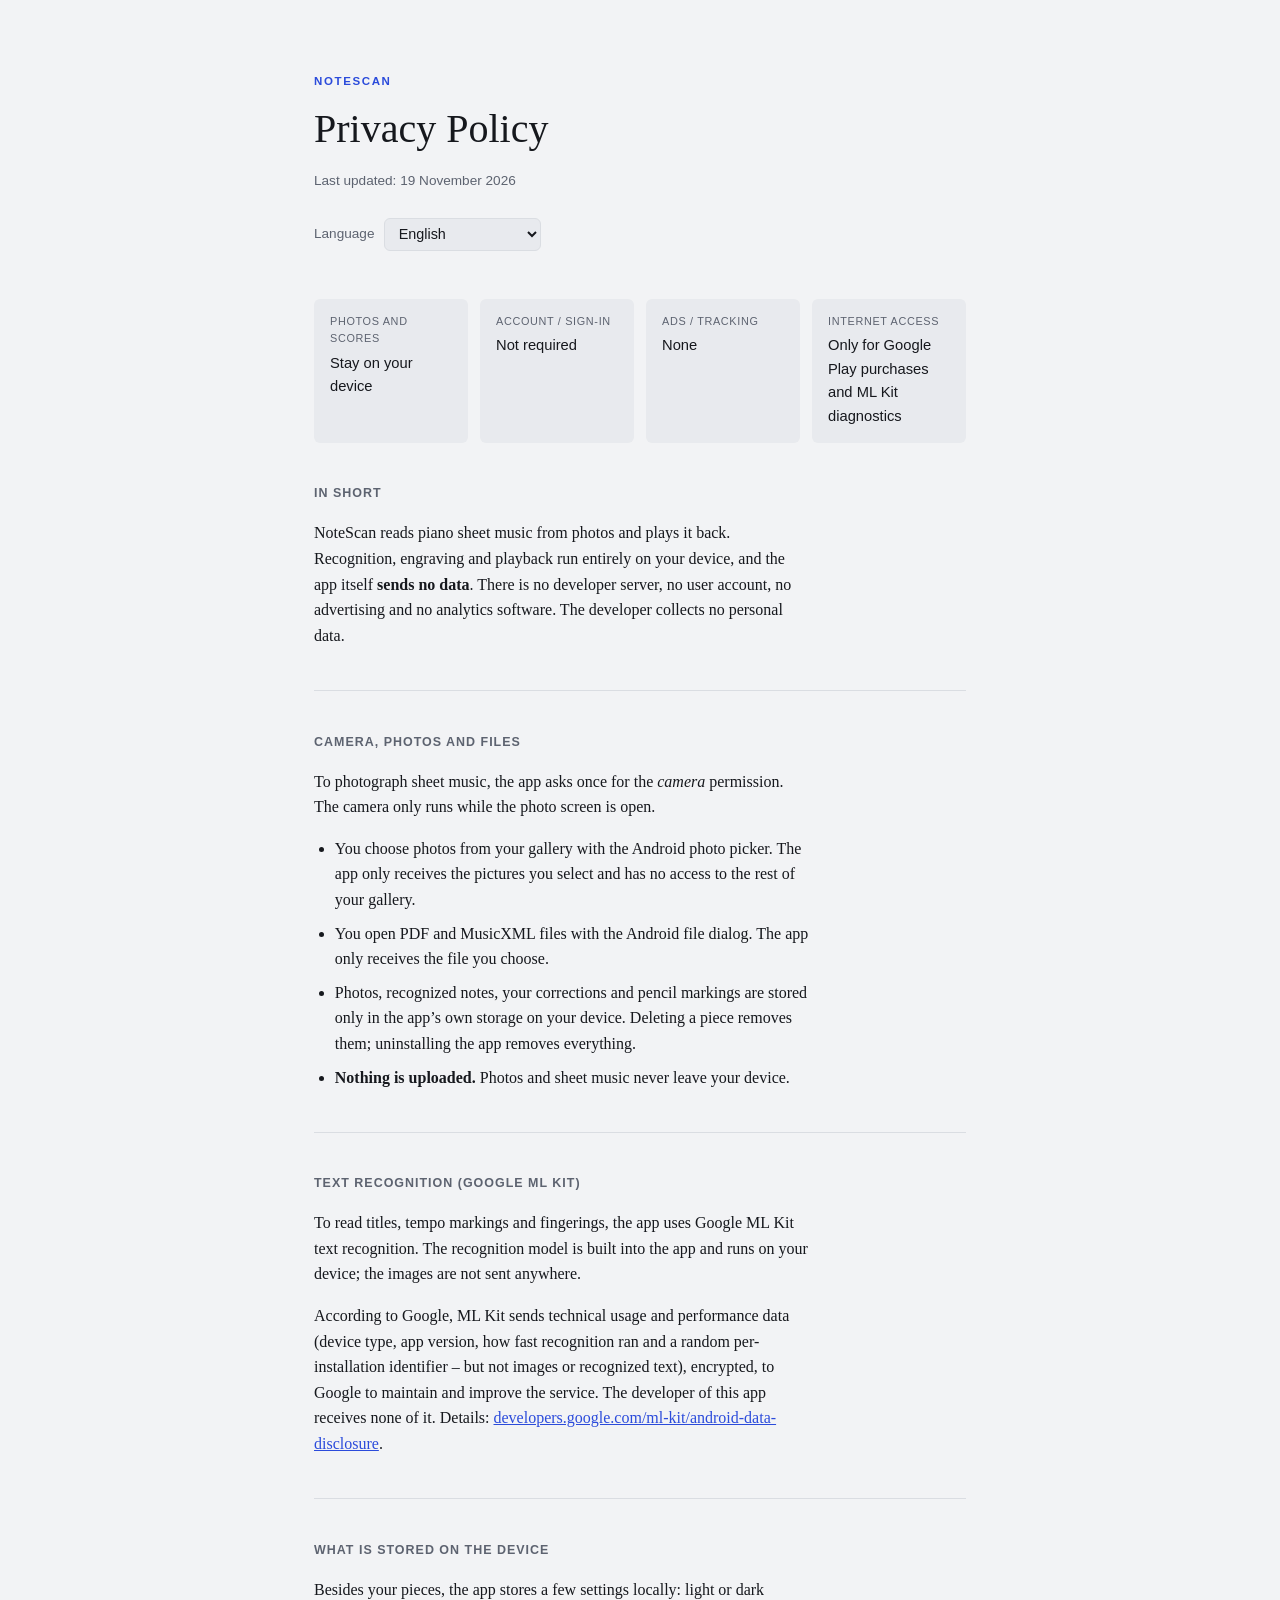
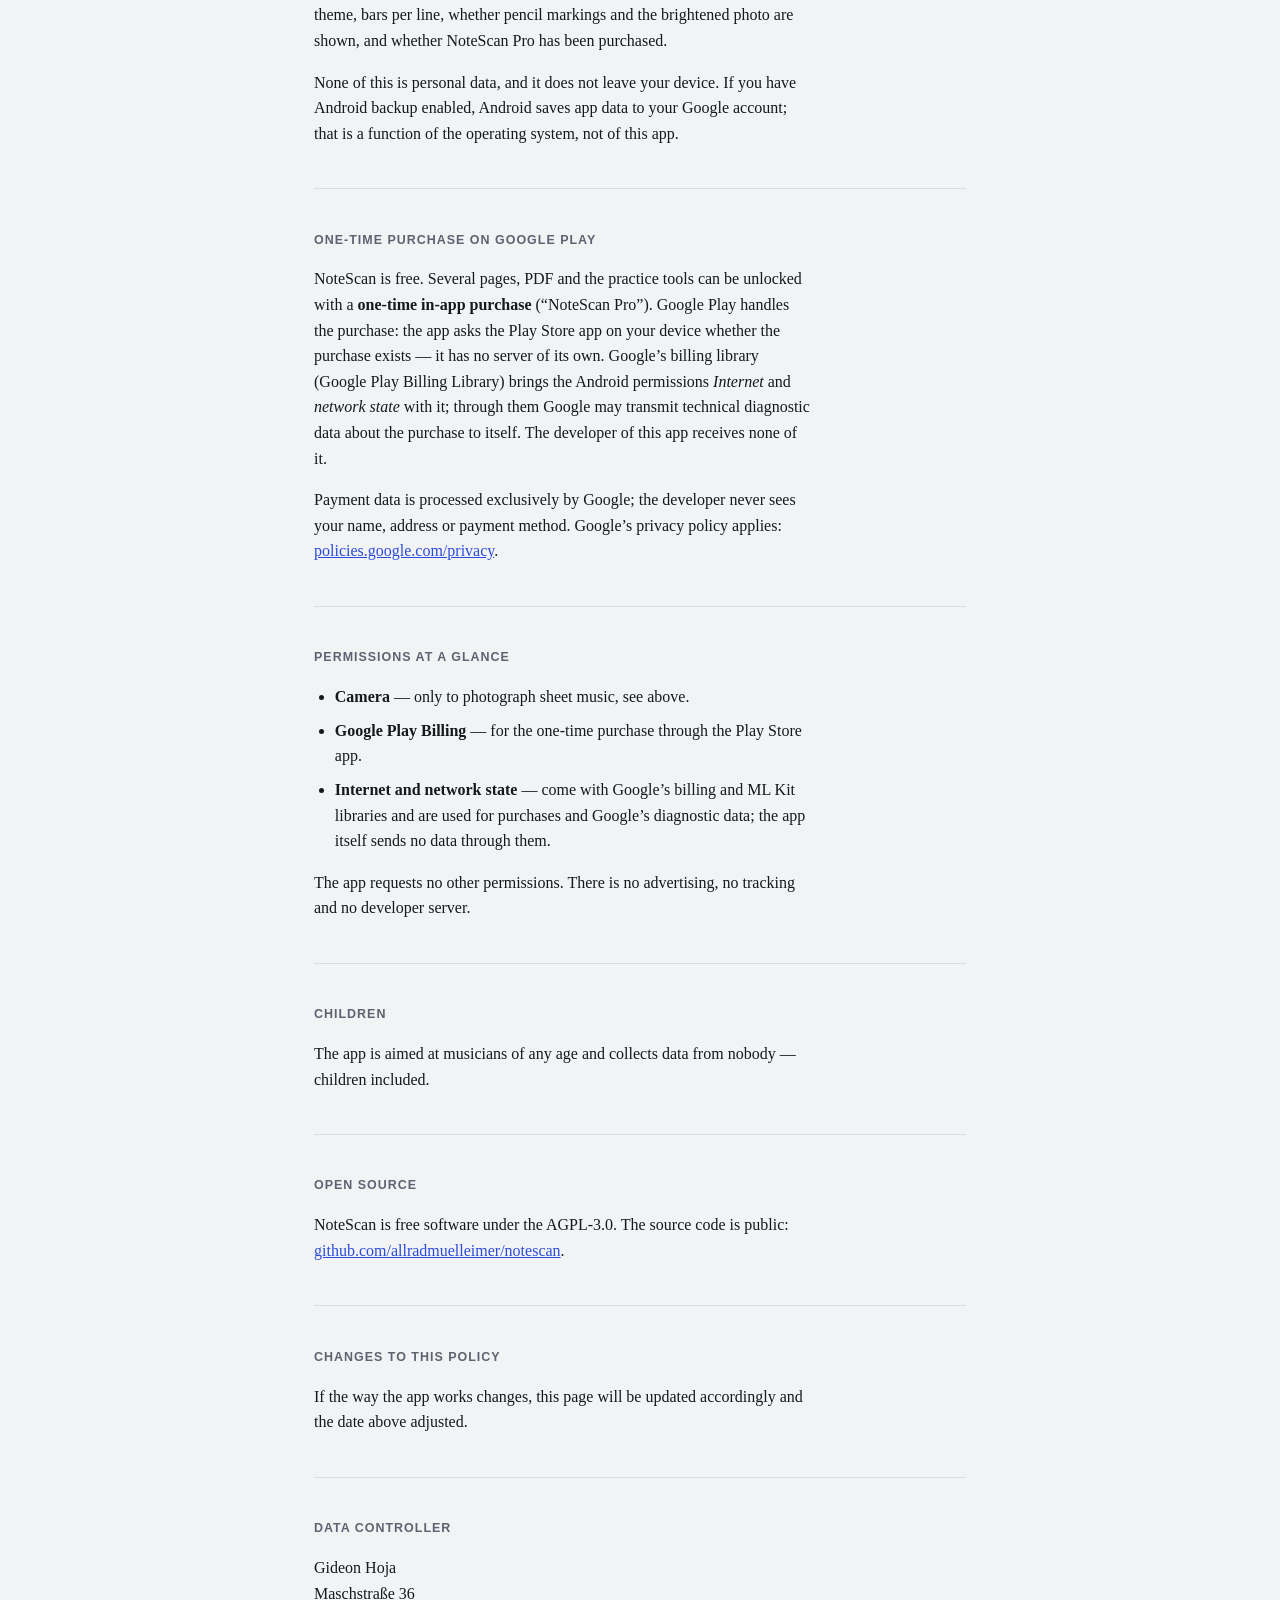
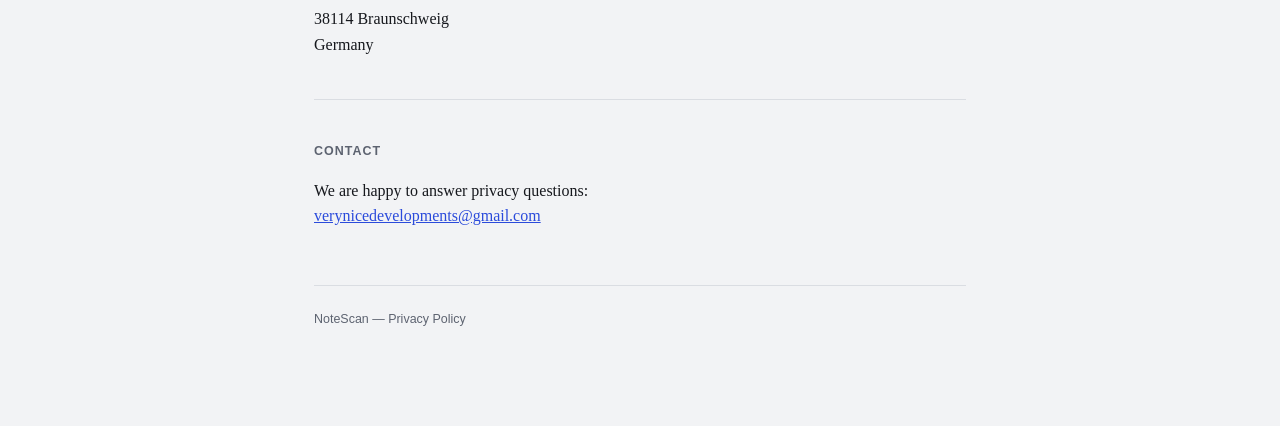
==== commit 33ec2489: "Datenschutz: ML-Kit-Kennung je Installation genannt" ====
--- a/index.html
+++ b/index.html
@@ -240,7 +240,7 @@
     ]},
     { h: "Texterkennung (Google ML Kit)", p: [
       "Um Titel, Tempoangaben und Fingersätze zu lesen, nutzt die App die Texterkennung von Google ML Kit. Das Erkennungsmodell ist in der App enthalten und läuft auf deinem Gerät; die Bilder werden nirgendwohin gesendet.",
-      "Laut Google sendet ML Kit technische Nutzungs- und Leistungsdaten (zum Beispiel Gerätetyp und wie schnell die Erkennung lief, nicht aber Bilder oder erkannten Text) an Google, um den Dienst zu warten und zu verbessern. Der Anbieter dieser App erhält davon nichts. Einzelheiten: <a href=\"https://developers.google.com/ml-kit/android-data-disclosure\">developers.google.com/ml-kit/android-data-disclosure</a>."
+      "Laut Google sendet ML Kit technische Nutzungs- und Leistungsdaten (Gerätetyp, App-Version, wie schnell die Erkennung lief und eine zufällige Kennung je Installation – nicht aber Bilder oder erkannten Text) verschlüsselt an Google, um den Dienst zu warten und zu verbessern. Der Anbieter dieser App erhält davon nichts. Einzelheiten: <a href=\"https://developers.google.com/ml-kit/android-data-disclosure\">developers.google.com/ml-kit/android-data-disclosure</a>."
     ]},
     { h: "Welche Daten auf dem Gerät liegen", p: [
       "Neben deinen Stücken speichert die App ein paar Einstellungen lokal: helle oder dunkle Darstellung, Takte je Zeile, ob Bleistiftnotizen und das aufgehellte Foto angezeigt werden, und ob NoteScan Pro gekauft wurde.",
@@ -301,7 +301,7 @@
     ]},
     { h: "Text recognition (Google ML Kit)", p: [
       "To read titles, tempo markings and fingerings, the app uses Google ML Kit text recognition. The recognition model is built into the app and runs on your device; the images are not sent anywhere.",
-      "According to Google, ML Kit sends technical usage and performance data (for example the device type and how fast recognition ran, but not images or recognized text) to Google to maintain and improve the service. The developer of this app receives none of it. Details: <a href=\"https://developers.google.com/ml-kit/android-data-disclosure\">developers.google.com/ml-kit/android-data-disclosure</a>."
+      "According to Google, ML Kit sends technical usage and performance data (device type, app version, how fast recognition ran and a random per-installation identifier – but not images or recognized text), encrypted, to Google to maintain and improve the service. The developer of this app receives none of it. Details: <a href=\"https://developers.google.com/ml-kit/android-data-disclosure\">developers.google.com/ml-kit/android-data-disclosure</a>."
     ]},
     { h: "What is stored on the device", p: [
       "Besides your pieces, the app stores a few settings locally: light or dark theme, bars per line, whether pencil markings and the brightened photo are shown, and whether NoteScan Pro has been purchased.",
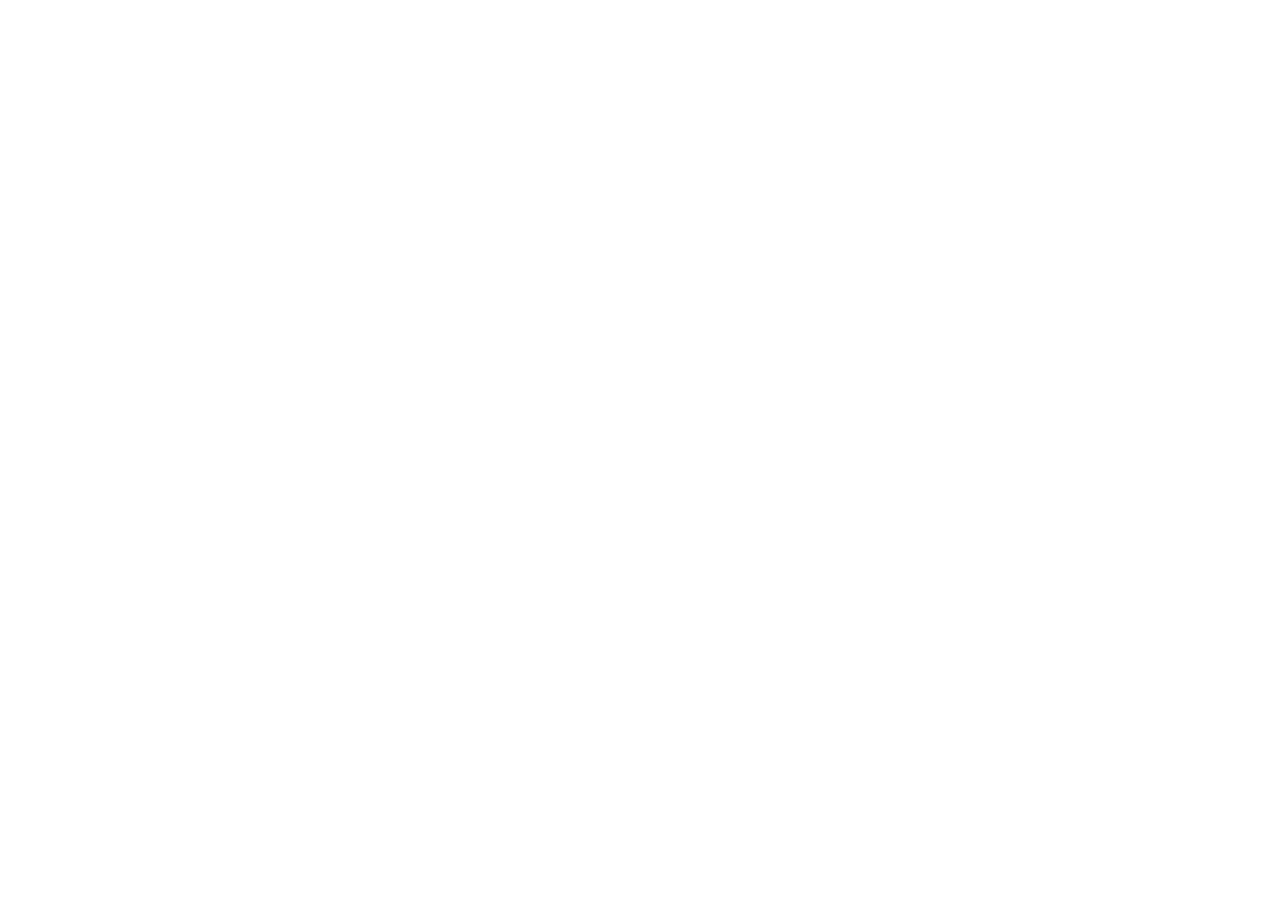
==== commit be8c5529: "Umgezogen nach nicedevelopments.github.io: Seiten leiten weiter Co-Authored-By: Claude Opus 5.5 <nor" ====
--- a/index.html
+++ b/index.html
@@ -1,1641 +1,15 @@
 <!doctype html>
-<html lang="en">
+<html lang="de">
 <head>
 <meta charset="utf-8">
+<title>Umgezogen – Moved</title>
 <meta name="viewport" content="width=device-width, initial-scale=1">
-<!--
-  Suchmaschinen sollen diese Seite nicht in ihren Index aufnehmen.
-
-  Das ist kein Verstecken: Die Erklaerung bleibt vollstaendig sichtbar, sofort lesbar und
-  ueber den Link im Play-Eintrag wie in der App erreichbar - genau das verlangen Art. 13
-  DSGVO und die Impressumspflicht. Sie muss "leicht erkennbar, unmittelbar erreichbar und
-  staendig verfuegbar" sein; in einer Suchmaschine auffindbar sein muss sie nicht.
-
-  Der Zweck ist ein anderer: Die Anschrift des Verantwortlichen ist eine Pflichtangabe und
-  steht deshalb hier - sie muss aber nicht ueber eine Namenssuche bei Google zu finden
-  sein. noindex trennt genau diese beiden Dinge.
--->
-<meta name="robots" content="noindex, follow">
-<title>Privacy Policy — NoteScan</title>
-<style>
-  :root {
-    --bg: #f2f3f5;
-    --bg-raised: #e8eaee;
-    --ink: #16181d;
-    --ink-soft: #5d6370;
-    --rule: #dadde2;
-    --accent: #2b4bdb;
-    --sans: -apple-system, BlinkMacSystemFont, "Segoe UI", Roboto, sans-serif;
-  }
-
-  @media (prefers-color-scheme: dark) {
-    :root {
-      --bg: #0e1014;
-      --bg-raised: #21252d;
-      --ink: #eceef2;
-      --ink-soft: #9aa0ac;
-      --rule: #2a2e36;
-      --accent: #8297ff;
-    }
-  }
-
-  * { box-sizing: border-box; }
-
-  body {
-    margin: 0;
-    background: var(--bg);
-    color: var(--ink);
-    font-family: Georgia, "Iowan Old Style", "Palatino Linotype", serif;
-    line-height: 1.6;
-  }
-
-  .wrap {
-    max-width: 700px;
-    margin: 0 auto;
-    padding: 4.5rem 1.5rem 6rem;
-  }
-
-  header.masthead { margin-bottom: 3rem; }
-
-  .eyebrow {
-    font-family: var(--sans);
-    font-size: 0.72rem;
-    letter-spacing: 0.14em;
-    text-transform: uppercase;
-    color: var(--accent);
-    font-weight: 600;
-  }
-
-  h1 {
-    font-size: clamp(1.9rem, 4vw, 2.5rem);
-    margin: 0.4rem 0 0;
-    text-wrap: balance;
-    font-weight: 400;
-  }
-
-  .updated {
-    font-family: var(--sans);
-    font-size: 0.85rem;
-    color: var(--ink-soft);
-    margin-top: 0.6rem;
-  }
-
-  /* Sprachwahl: ein einziges Auswahlfeld statt einundzwanzig Verknuepfungen. */
-  .lang-pick {
-    font-family: var(--sans);
-    font-size: 0.85rem;
-    margin-top: 1.6rem;
-    display: flex;
-    align-items: center;
-    gap: 0.6rem;
-    flex-wrap: wrap;
-  }
-  .lang-pick label { color: var(--ink-soft); }
-  .lang-pick select {
-    font-family: inherit;
-    font-size: 0.9rem;
-    padding: 0.4rem 0.6rem;
-    color: var(--ink);
-    background: var(--bg-raised);
-    border: 1px solid var(--rule);
-    border-radius: 6px;
-    max-width: 100%;
-  }
-
-  section {
-    margin-top: 2.6rem;
-    padding-top: 2.6rem;
-    border-top: 1px solid var(--rule);
-  }
-  section:first-of-type { border-top: none; padding-top: 0; }
-
-  h2 {
-    font-family: var(--sans);
-    font-size: 0.78rem;
-    letter-spacing: 0.08em;
-    text-transform: uppercase;
-    font-weight: 600;
-    color: var(--ink-soft);
-    margin: 0 0 1rem;
-  }
-
-  p { margin: 0 0 1rem; max-width: 62ch; }
-  p:last-child { margin-bottom: 0; }
-
-  ul { margin: 0 0 1rem; padding-inline-start: 1.3rem; max-width: 62ch; }
-  li { margin-bottom: 0.5rem; }
-  li:last-child { margin-bottom: 0; }
-
-  .fact-grid {
-    display: grid;
-    grid-template-columns: repeat(auto-fit, minmax(150px, 1fr));
-    gap: 0.75rem;
-    margin-top: 1.5rem;
-  }
-  .fact {
-    background: var(--bg-raised);
-    border-radius: 6px;
-    padding: 0.9rem 1rem;
-    font-family: var(--sans);
-  }
-  .fact .label {
-    font-size: 0.68rem;
-    letter-spacing: 0.06em;
-    text-transform: uppercase;
-    color: var(--ink-soft);
-  }
-  .fact .value { font-size: 0.92rem; margin-top: 0.25rem; color: var(--ink); }
-
-  /* Vorrangklausel: steht nur ueber den neunzehn Uebersetzungen, nicht ueber DE und EN. */
-  .binding-note {
-    font-family: var(--sans);
-    font-size: 0.82rem;
-    color: var(--ink-soft);
-    background: var(--bg-raised);
-    border-inline-start: 3px solid var(--accent);
-    border-radius: 0 6px 6px 0;
-    padding: 0.8rem 1rem;
-    margin-top: 1.5rem;
-    max-width: 62ch;
-  }
-
-  a { color: var(--accent); }
-
-  footer {
-    margin-top: 3.5rem;
-    padding-top: 1.5rem;
-    border-top: 1px solid var(--rule);
-    font-family: var(--sans);
-    font-size: 0.78rem;
-    color: var(--ink-soft);
-  }
-
-  /* Arabisch laeuft von rechts nach links; alles Uebrige ist logisch bemasst. */
-  [dir="rtl"] .binding-note { border-radius: 6px 0 0 6px; }
-</style>
+<link rel="canonical" href="https://nicedevelopments.github.io/notescan/">
+<meta http-equiv="refresh" content="0; url=https://nicedevelopments.github.io/notescan/">
+<script>location.replace("https://nicedevelopments.github.io/notescan/" + location.search + location.hash);</script>
 </head>
-<body>
-<div class="wrap">
-  <header class="masthead">
-    <div class="eyebrow">NoteScan</div>
-    <h1 id="doc-title">Privacy Policy</h1>
-    <div class="updated" id="doc-updated">Last updated: 19 November 2026</div>
-    <nav class="lang-pick">
-      <label for="lang">Language</label>
-      <select id="lang"></select>
-    </nav>
-  </header>
-
-  <main id="doc">
-    <noscript>
-      <section>
-        <h2>In short</h2>
-        <p>
-          NoteScan reads piano sheet music from photos and plays it back. Recognition, engraving and
-          playback run entirely on your device, and the app itself <strong>sends no data</strong>. There
-          is no developer server, no user account, no advertising and no analytics. Photos and scores
-          never leave your device. The camera is used only to photograph sheet music. Google ML Kit
-          text recognition runs on the device and sends Google technical usage data, but no images.
-          An optional one-time purchase is handled entirely by Google Play; Google’s billing library
-          brings the Android permissions Internet and network state for this.
-          Questions: <a href="mailto:verynicedevelopments@gmail.com">verynicedevelopments@gmail.com</a>
-        </p>
-        <p>
-          Data controller: Gideon Hoja, Maschstraße 36, 38114 Braunschweig, Germany
-        </p>
-      </section>
-    </noscript>
-  </main>
-
-  <footer id="doc-footer">NoteScan — Privacy Policy</footer>
-</div>
-
-<script>
-/* Datenschutzerklärung NoteScan in allen 21 App-Sprachen (Gerüst wie Harmonica Cheatsheet). Verbindlich: Deutsch und Englisch. */
-var T = {};
-
-T.de = {
-  name: "Deutsch", dir: "ltr",
-  title: "Datenschutzerklärung",
-  updated: "Stand: 19. November 2026",
-  langLabel: "Sprache",
-  footer: "NoteScan — Datenschutzerklärung",
-  facts: [
-    ["Fotos und Noten", "Bleiben auf dem Gerät"],
-    ["Konto / Anmeldung", "Nicht erforderlich"],
-    ["Werbung / Tracking", "Keines"],
-    ["Internetzugriff", "Nur für Google-Play-Käufe und ML-Kit-Diagnose"]
-  ],
-  sections: [
-    { h: "Kurz gesagt", p: [
-      "NoteScan liest Klaviernoten aus Fotos und spielt sie ab. Erkennung, Notensatz und Wiedergabe laufen vollständig auf deinem Gerät, und die App <strong>sendet selbst keine Daten</strong>. Es gibt keinen Server des Anbieters, keine Nutzerkonten, keine Werbung und keine Analyse-Software. Der Anbieter erhebt keine personenbezogenen Daten."
-    ]},
-    { h: "Kamera, Fotos und Dateien", p: [
-      "Zum Fotografieren von Noten fragt die App einmalig die Berechtigung <em>Kamera</em> ab. Die Kamera läuft nur, solange der Aufnahmebildschirm offen ist."
-    ], ul: [
-      "Fotos aus der Galerie wählst du mit der Android-Fotoauswahl. Die App erhält nur die Bilder, die du auswählst, und hat keinen Zugriff auf den Rest deiner Galerie.",
-      "PDF- und MusicXML-Dateien öffnest du über den Android-Dateidialog. Die App erhält nur die gewählte Datei.",
-      "Fotos, erkannte Noten, deine Korrekturen und Bleistiftnotizen liegen nur im App-eigenen Speicher auf deinem Gerät. Löschst du ein Stück, sind sie weg; deinstallierst du die App, wird alles entfernt.",
-      "<strong>Es wird nichts hochgeladen.</strong> Fotos und Noten verlassen dein Gerät nie."
-    ]},
-    { h: "Texterkennung (Google ML Kit)", p: [
-      "Um Titel, Tempoangaben und Fingersätze zu lesen, nutzt die App die Texterkennung von Google ML Kit. Das Erkennungsmodell ist in der App enthalten und läuft auf deinem Gerät; die Bilder werden nirgendwohin gesendet.",
-      "Laut Google sendet ML Kit technische Nutzungs- und Leistungsdaten (Gerätetyp, App-Version, wie schnell die Erkennung lief und eine zufällige Kennung je Installation – nicht aber Bilder oder erkannten Text) verschlüsselt an Google, um den Dienst zu warten und zu verbessern. Der Anbieter dieser App erhält davon nichts. Einzelheiten: <a href=\"https://developers.google.com/ml-kit/android-data-disclosure\">developers.google.com/ml-kit/android-data-disclosure</a>."
-    ]},
-    { h: "Welche Daten auf dem Gerät liegen", p: [
-      "Neben deinen Stücken speichert die App ein paar Einstellungen lokal: helle oder dunkle Darstellung, Takte je Zeile, ob Bleistiftnotizen und das aufgehellte Foto angezeigt werden, und ob NoteScan Pro gekauft wurde.",
-      "Das sind keine personenbezogenen Daten, und sie verlassen dein Gerät nicht. Wenn du die Android-Datensicherung aktiviert hast, sichert Android App-Daten in dein Google-Konto; das ist eine Funktion des Betriebssystems, nicht der App."
-    ]},
-    { h: "Einmalkauf über Google Play", p: [
-      "NoteScan ist kostenlos. Mehrere Seiten, PDF und die Übe-Werkzeuge lassen sich mit einem <strong>einmaligen In-App-Kauf</strong> („NoteScan Pro“) freischalten. Den Kauf wickelt Google Play ab: Die App fragt bei der Play-Store-App auf deinem Gerät nach, ob der Kauf vorliegt — einen eigenen Server hat sie nicht. Googles Kaufbibliothek (Google Play Billing Library) bringt die Android-Berechtigungen <em>Internet</em> und <em>Netzwerkstatus</em> mit; darüber kann Google technische Diagnosedaten zum Kaufvorgang an sich selbst übermitteln. Der Anbieter dieser App erhält davon nichts.",
-      "Zahlungsdaten werden ausschließlich von Google verarbeitet; der Anbieter sieht weder Name noch Anschrift noch Zahlungsmittel. Dafür gilt Googles Datenschutzerklärung: <a href=\"https://policies.google.com/privacy\">policies.google.com/privacy</a>."
-    ]},
-    { h: "Berechtigungen im Überblick", ul: [
-      "<strong>Kamera</strong> — nur zum Fotografieren von Noten, siehe oben.",
-      "<strong>Google Play Billing</strong> — für den Einmalkauf über die Play-Store-App.",
-      "<strong>Internet und Netzwerkstatus</strong> — bringen Googles Kauf- und ML-Kit-Bibliotheken mit, genutzt für die Kaufabwicklung und Googles Diagnosedaten; die App selbst sendet darüber keine Daten."
-    ], p: [
-      "Weitere Berechtigungen fordert die App nicht an. Es gibt keine Werbung, kein Tracking und keinen Server des Anbieters."
-    ]},
-    { h: "Kinder", p: [
-      "Die App richtet sich an Musiker jeden Alters und erhebt von niemandem Daten — auch nicht von Kindern."
-    ]},
-    { h: "Offener Quellcode", p: [
-      "NoteScan ist freie Software unter der AGPL-3.0. Der Quellcode ist öffentlich: <a href=\"https://github.com/allradmuelleimer/notescan\">github.com/allradmuelleimer/notescan</a>."
-    ]},
-    { h: "Änderungen dieser Erklärung", p: [
-      "Sollte sich die Funktionsweise der App ändern, wird diese Seite entsprechend aktualisiert und das Datum oben angepasst."
-    ]},
-    { h: "Verantwortlich", p: [
-      "Gideon Hoja<br>Maschstraße 36<br>38114 Braunschweig<br>Deutschland"
-    ]},
-    { h: "Kontakt", p: [
-      "Fragen zum Datenschutz beantworten wir gerne: <a href=\"mailto:verynicedevelopments@gmail.com\">verynicedevelopments@gmail.com</a>"
-    ]}
-  ]
-};
-
-T.en = {
-  name: "English", dir: "ltr",
-  title: "Privacy Policy",
-  updated: "Last updated: 19 November 2026",
-  langLabel: "Language",
-  footer: "NoteScan — Privacy Policy",
-  facts: [
-    ["Photos and scores", "Stay on your device"],
-    ["Account / sign-in", "Not required"],
-    ["Ads / tracking", "None"],
-    ["Internet access", "Only for Google Play purchases and ML Kit diagnostics"]
-  ],
-  sections: [
-    { h: "In short", p: [
-      "NoteScan reads piano sheet music from photos and plays it back. Recognition, engraving and playback run entirely on your device, and the app itself <strong>sends no data</strong>. There is no developer server, no user account, no advertising and no analytics software. The developer collects no personal data."
-    ]},
-    { h: "Camera, photos and files", p: [
-      "To photograph sheet music, the app asks once for the <em>camera</em> permission. The camera only runs while the photo screen is open."
-    ], ul: [
-      "You choose photos from your gallery with the Android photo picker. The app only receives the pictures you select and has no access to the rest of your gallery.",
-      "You open PDF and MusicXML files with the Android file dialog. The app only receives the file you choose.",
-      "Photos, recognized notes, your corrections and pencil markings are stored only in the app’s own storage on your device. Deleting a piece removes them; uninstalling the app removes everything.",
-      "<strong>Nothing is uploaded.</strong> Photos and sheet music never leave your device."
-    ]},
-    { h: "Text recognition (Google ML Kit)", p: [
-      "To read titles, tempo markings and fingerings, the app uses Google ML Kit text recognition. The recognition model is built into the app and runs on your device; the images are not sent anywhere.",
-      "According to Google, ML Kit sends technical usage and performance data (device type, app version, how fast recognition ran and a random per-installation identifier – but not images or recognized text), encrypted, to Google to maintain and improve the service. The developer of this app receives none of it. Details: <a href=\"https://developers.google.com/ml-kit/android-data-disclosure\">developers.google.com/ml-kit/android-data-disclosure</a>."
-    ]},
-    { h: "What is stored on the device", p: [
-      "Besides your pieces, the app stores a few settings locally: light or dark theme, bars per line, whether pencil markings and the brightened photo are shown, and whether NoteScan Pro has been purchased.",
-      "None of this is personal data, and it does not leave your device. If you have Android backup enabled, Android saves app data to your Google account; that is a function of the operating system, not of this app."
-    ]},
-    { h: "One-time purchase on Google Play", p: [
-      "NoteScan is free. Several pages, PDF and the practice tools can be unlocked with a <strong>one-time in-app purchase</strong> (“NoteScan Pro”). Google Play handles the purchase: the app asks the Play Store app on your device whether the purchase exists — it has no server of its own. Google’s billing library (Google Play Billing Library) brings the Android permissions <em>Internet</em> and <em>network state</em> with it; through them Google may transmit technical diagnostic data about the purchase to itself. The developer of this app receives none of it.",
-      "Payment data is processed exclusively by Google; the developer never sees your name, address or payment method. Google’s privacy policy applies: <a href=\"https://policies.google.com/privacy\">policies.google.com/privacy</a>."
-    ]},
-    { h: "Permissions at a glance", ul: [
-      "<strong>Camera</strong> — only to photograph sheet music, see above.",
-      "<strong>Google Play Billing</strong> — for the one-time purchase through the Play Store app.",
-      "<strong>Internet and network state</strong> — come with Google’s billing and ML Kit libraries and are used for purchases and Google’s diagnostic data; the app itself sends no data through them."
-    ], p: [
-      "The app requests no other permissions. There is no advertising, no tracking and no developer server."
-    ]},
-    { h: "Children", p: [
-      "The app is aimed at musicians of any age and collects data from nobody — children included."
-    ]},
-    { h: "Open source", p: [
-      "NoteScan is free software under the AGPL-3.0. The source code is public: <a href=\"https://github.com/allradmuelleimer/notescan\">github.com/allradmuelleimer/notescan</a>."
-    ]},
-    { h: "Changes to this policy", p: [
-      "If the way the app works changes, this page will be updated accordingly and the date above adjusted."
-    ]},
-    { h: "Data controller", p: [
-      "Gideon Hoja<br>Maschstraße 36<br>38114 Braunschweig<br>Germany"
-    ]},
-    { h: "Contact", p: [
-      "We are happy to answer privacy questions: <a href=\"mailto:verynicedevelopments@gmail.com\">verynicedevelopments@gmail.com</a>"
-    ]}
-  ]
-};
-
-T.fr = {
-  name: "Français", dir: "ltr",
-  title: "Politique de confidentialité",
-  updated: "Dernière mise à jour : 19 novembre 2026",
-  langLabel: "Langue",
-  footer: "NoteScan — Politique de confidentialité",
-  binding: "Cette traduction est fournie pour faciliter la compréhension. Seule la version allemande fait foi.",
-  facts: [
-    ["Photos et partitions", "Restent sur l’appareil"],
-    ["Compte / connexion", "Non requis"],
-    ["Publicité / suivi", "Aucun"],
-    ["Accès à Internet", "Uniquement pour les achats Google Play et les diagnostics ML Kit"]
-  ],
-  sections: [
-    { h: "En bref", p: [
-      "NoteScan lit des partitions de piano à partir de photos et les joue. Reconnaissance, mise en page et lecture se font entièrement sur ton appareil, et l’app <strong>n’envoie elle-même aucune donnée</strong>. Il n’y a ni serveur du développeur, ni compte utilisateur, ni publicité, ni logiciel d’analyse. Le développeur ne collecte aucune donnée personnelle."
-    ]},
-    { h: "Appareil photo, photos et fichiers", p: [
-      "Pour photographier des partitions, l’app demande une seule fois l’autorisation <em>Appareil photo</em>. L’appareil photo ne fonctionne que tant que l’écran de prise de vue est ouvert."
-    ], ul: [
-      "Tu choisis les photos de ta galerie avec le sélecteur de photos d’Android. L’app ne reçoit que les images sélectionnées et n’a pas accès au reste de ta galerie.",
-      "Tu ouvres les fichiers PDF et MusicXML via la boîte de dialogue de fichiers d’Android. L’app ne reçoit que le fichier choisi.",
-      "Photos, notes reconnues, corrections et annotations au crayon sont enregistrées uniquement dans le stockage propre de l’app sur ton appareil. Supprimer un morceau les efface ; désinstaller l’app efface tout.",
-      "<strong>Rien n’est envoyé.</strong> Photos et partitions ne quittent jamais ton appareil."
-    ]},
-    { h: "Reconnaissance de texte (Google ML Kit)", p: [
-      "Pour lire titres, indications de tempo et doigtés, l’app utilise la reconnaissance de texte de Google ML Kit. Le modèle est intégré à l’app et fonctionne sur ton appareil ; les images ne sont envoyées nulle part.",
-      "Selon Google, ML Kit envoie à Google des données techniques d’utilisation et de performance (par exemple le type d’appareil et la rapidité de la reconnaissance, mais ni images ni texte reconnu) pour maintenir et améliorer le service. Le développeur de cette app n’en reçoit rien. Détails : <a href=\"https://developers.google.com/ml-kit/android-data-disclosure\">developers.google.com/ml-kit/android-data-disclosure</a>."
-    ]},
-    { h: "Données stockées sur l’appareil", p: [
-      "En plus de tes morceaux, l’app enregistre localement quelques réglages : thème clair ou sombre, mesures par ligne, affichage des annotations et de la photo éclaircie, et si NoteScan Pro a été acheté.",
-      "Ce ne sont pas des données personnelles et elles ne quittent pas ton appareil. Si la sauvegarde Android est activée, Android sauvegarde les données des apps dans ton compte Google ; c’est une fonction du système, pas de l’app."
-    ]},
-    { h: "Achat unique sur Google Play", p: [
-      "NoteScan est gratuit. Plusieurs pages, le PDF et les outils d’entraînement se débloquent par un <strong>achat intégré unique</strong> (« NoteScan Pro »). Google Play gère l’achat : l’app demande à l’app Play Store de ton appareil si l’achat existe — elle n’a pas de serveur propre. La bibliothèque d’achat de Google (Google Play Billing Library) apporte les autorisations Android <em>Internet</em> et <em>état du réseau</em> ; par ce biais, Google peut s’envoyer des données techniques de diagnostic sur l’achat. Le développeur de cette app n’en reçoit rien.",
-      "Les données de paiement sont traitées exclusivement par Google ; le développeur ne voit ni nom, ni adresse, ni moyen de paiement. La politique de confidentialité de Google s’applique : <a href=\"https://policies.google.com/privacy\">policies.google.com/privacy</a>."
-    ]},
-    { h: "Autorisations en bref", ul: [
-      "<strong>Appareil photo</strong> — uniquement pour photographier des partitions, voir plus haut.",
-      "<strong>Google Play Billing</strong> — pour l’achat unique via l’app Play Store.",
-      "<strong>Internet et état du réseau</strong> — apportés par les bibliothèques d’achat et ML Kit de Google, utilisés pour les achats et les données de diagnostic de Google ; l’app elle-même n’envoie aucune donnée par ce biais."
-    ], p: [
-      "L’app ne demande aucune autre autorisation. Pas de publicité, pas de suivi, pas de serveur du développeur."
-    ]},
-    { h: "Enfants", p: [
-      "L’app s’adresse aux musiciens de tout âge et ne collecte de données auprès de personne — enfants compris."
-    ]},
-    { h: "Code source ouvert", p: [
-      "NoteScan est un logiciel libre sous licence AGPL-3.0. Le code source est public : <a href=\"https://github.com/allradmuelleimer/notescan\">github.com/allradmuelleimer/notescan</a>."
-    ]},
-    { h: "Modifications de cette politique", p: [
-      "Si le fonctionnement de l’app change, cette page sera mise à jour et la date ci-dessus adaptée."
-    ]},
-    { h: "Responsable du traitement", p: [
-      "Gideon Hoja<br>Maschstraße 36<br>38114 Braunschweig<br>Allemagne"
-    ]},
-    { h: "Contact", p: [
-      "Pour toute question sur la confidentialité : <a href=\"mailto:verynicedevelopments@gmail.com\">verynicedevelopments@gmail.com</a>"
-    ]}
-  ]
-};
-
-T.es = {
-  name: "Español", dir: "ltr",
-  title: "Política de privacidad",
-  updated: "Última actualización: 19 de noviembre de 2026",
-  langLabel: "Idioma",
-  footer: "NoteScan — Política de privacidad",
-  binding: "Esta traducción se ofrece para facilitar la comprensión. Solo la versión alemana es vinculante.",
-  facts: [
-    ["Fotos y partituras", "Se quedan en el dispositivo"],
-    ["Cuenta / inicio de sesión", "No necesario"],
-    ["Publicidad / seguimiento", "Ninguno"],
-    ["Acceso a Internet", "Solo para compras en Google Play y diagnósticos de ML Kit"]
-  ],
-  sections: [
-    { h: "En resumen", p: [
-      "NoteScan lee partituras de piano a partir de fotos y las reproduce. El reconocimiento, la maquetación y la reproducción se hacen por completo en tu dispositivo, y la app <strong>no envía datos por sí misma</strong>. No hay servidor del desarrollador, ni cuentas de usuario, ni publicidad, ni software de análisis. El desarrollador no recoge datos personales."
-    ]},
-    { h: "Cámara, fotos y archivos", p: [
-      "Para fotografiar partituras, la app pide una sola vez el permiso de <em>cámara</em>. La cámara solo funciona mientras la pantalla de foto está abierta."
-    ], ul: [
-      "Las fotos de la galería se eligen con el selector de fotos de Android. La app solo recibe las imágenes que seleccionas y no tiene acceso al resto de tu galería.",
-      "Los archivos PDF y MusicXML se abren con el diálogo de archivos de Android. La app solo recibe el archivo elegido.",
-      "Las fotos, las notas reconocidas, tus correcciones y anotaciones a lápiz se guardan solo en el almacenamiento propio de la app en tu dispositivo. Al eliminar una pieza se borran; al desinstalar la app se borra todo.",
-      "<strong>No se sube nada.</strong> Las fotos y partituras nunca salen de tu dispositivo."
-    ]},
-    { h: "Reconocimiento de texto (Google ML Kit)", p: [
-      "Para leer títulos, indicaciones de tempo y digitaciones, la app usa el reconocimiento de texto de Google ML Kit. El modelo va incluido en la app y funciona en tu dispositivo; las imágenes no se envían a ningún sitio.",
-      "Según Google, ML Kit envía a Google datos técnicos de uso y rendimiento (por ejemplo, el tipo de dispositivo y la velocidad del reconocimiento, pero no imágenes ni texto reconocido) para mantener y mejorar el servicio. El desarrollador de esta app no recibe nada de ello. Detalles: <a href=\"https://developers.google.com/ml-kit/android-data-disclosure\">developers.google.com/ml-kit/android-data-disclosure</a>."
-    ]},
-    { h: "Qué datos se guardan en el dispositivo", p: [
-      "Además de tus piezas, la app guarda localmente algunos ajustes: tema claro u oscuro, compases por línea, si se muestran las anotaciones y la foto aclarada, y si se ha comprado NoteScan Pro.",
-      "No son datos personales y no salen de tu dispositivo. Si tienes activada la copia de seguridad de Android, Android guarda los datos de las apps en tu cuenta de Google; es una función del sistema, no de la app."
-    ]},
-    { h: "Compra única en Google Play", p: [
-      "NoteScan es gratis. Varias páginas, PDF y las herramientas de práctica se desbloquean con una <strong>compra única dentro de la app</strong> («NoteScan Pro»). Google Play gestiona la compra: la app pregunta a la app Play Store de tu dispositivo si existe la compra — no tiene servidor propio. La biblioteca de compras de Google (Google Play Billing Library) incluye los permisos de Android <em>Internet</em> y <em>estado de la red</em>; a través de ellos Google puede enviarse datos técnicos de diagnóstico sobre la compra. El desarrollador de esta app no recibe nada de ello.",
-      "Los datos de pago los procesa exclusivamente Google; el desarrollador nunca ve tu nombre, dirección ni medio de pago. Se aplica la política de privacidad de Google: <a href=\"https://policies.google.com/privacy\">policies.google.com/privacy</a>."
-    ]},
-    { h: "Permisos de un vistazo", ul: [
-      "<strong>Cámara</strong>: solo para fotografiar partituras, ver arriba.",
-      "<strong>Google Play Billing</strong>: para la compra única a través de la app Play Store.",
-      "<strong>Internet y estado de la red</strong>: los incluyen las bibliotecas de compras y de ML Kit de Google, y se usan para las compras y los datos de diagnóstico de Google; la app no envía datos por ellos."
-    ], p: [
-      "La app no solicita otros permisos. No hay publicidad, ni seguimiento, ni servidor del desarrollador."
-    ]},
-    { h: "Niños", p: [
-      "La app está dirigida a músicos de cualquier edad y no recoge datos de nadie, tampoco de niños."
-    ]},
-    { h: "Código abierto", p: [
-      "NoteScan es software libre bajo la licencia AGPL-3.0. El código fuente es público: <a href=\"https://github.com/allradmuelleimer/notescan\">github.com/allradmuelleimer/notescan</a>."
-    ]},
-    { h: "Cambios en esta política", p: [
-      "Si cambia el funcionamiento de la app, esta página se actualizará y se ajustará la fecha de arriba."
-    ]},
-    { h: "Responsable del tratamiento", p: [
-      "Gideon Hoja<br>Maschstraße 36<br>38114 Braunschweig<br>Alemania"
-    ]},
-    { h: "Contacto", p: [
-      "Respondemos con gusto preguntas sobre privacidad: <a href=\"mailto:verynicedevelopments@gmail.com\">verynicedevelopments@gmail.com</a>"
-    ]}
-  ]
-};
-
-T.it = {
-  name: "Italiano", dir: "ltr",
-  title: "Informativa sulla privacy",
-  updated: "Ultimo aggiornamento: 19 novembre 2026",
-  langLabel: "Lingua",
-  footer: "NoteScan — Informativa sulla privacy",
-  binding: "Questa traduzione è fornita per agevolare la comprensione. Fa fede esclusivamente la versione tedesca.",
-  facts: [
-    ["Foto e spartiti", "Restano sul dispositivo"],
-    ["Account / accesso", "Non necessario"],
-    ["Pubblicità / tracciamento", "Nessuno"],
-    ["Accesso a Internet", "Solo per acquisti Google Play e diagnostica ML Kit"]
-  ],
-  sections: [
-    { h: "In breve", p: [
-      "NoteScan legge spartiti per pianoforte dalle foto e li suona. Riconoscimento, impaginazione e riproduzione avvengono interamente sul tuo dispositivo, e l’app <strong>non invia dati di per sé</strong>. Non ci sono server dello sviluppatore, account utente, pubblicità né software di analisi. Lo sviluppatore non raccoglie dati personali."
-    ]},
-    { h: "Fotocamera, foto e file", p: [
-      "Per fotografare gli spartiti l’app chiede una sola volta l’autorizzazione <em>Fotocamera</em>. La fotocamera è attiva solo mentre la schermata di scatto è aperta."
-    ], ul: [
-      "Le foto della galleria si scelgono con il selettore di foto di Android. L’app riceve solo le immagini selezionate e non ha accesso al resto della galleria.",
-      "I file PDF e MusicXML si aprono con la finestra file di Android. L’app riceve solo il file scelto.",
-      "Foto, note riconosciute, correzioni e annotazioni a matita sono salvate solo nella memoria propria dell’app sul tuo dispositivo. Eliminando un brano vengono cancellate; disinstallando l’app viene cancellato tutto.",
-      "<strong>Non viene caricato nulla.</strong> Foto e spartiti non lasciano mai il tuo dispositivo."
-    ]},
-    { h: "Riconoscimento del testo (Google ML Kit)", p: [
-      "Per leggere titoli, indicazioni di tempo e diteggiature, l’app usa il riconoscimento del testo di Google ML Kit. Il modello è incluso nell’app e funziona sul tuo dispositivo; le immagini non vengono inviate da nessuna parte.",
-      "Secondo Google, ML Kit invia a Google dati tecnici di utilizzo e prestazioni (ad esempio il tipo di dispositivo e la velocità del riconoscimento, ma non immagini né testo riconosciuto) per mantenere e migliorare il servizio. Lo sviluppatore di questa app non ne riceve nulla. Dettagli: <a href=\"https://developers.google.com/ml-kit/android-data-disclosure\">developers.google.com/ml-kit/android-data-disclosure</a>."
-    ]},
-    { h: "Dati salvati sul dispositivo", p: [
-      "Oltre ai tuoi brani, l’app salva localmente alcune impostazioni: tema chiaro o scuro, battute per riga, se mostrare le annotazioni e la foto schiarita, e se NoteScan Pro è stato acquistato.",
-      "Non sono dati personali e non lasciano il tuo dispositivo. Se il backup di Android è attivo, Android salva i dati delle app nel tuo account Google; è una funzione del sistema, non dell’app."
-    ]},
-    { h: "Acquisto unico su Google Play", p: [
-      "NoteScan è gratuito. Più pagine, PDF e gli strumenti di studio si sbloccano con un <strong>acquisto in-app unico</strong> («NoteScan Pro»). L’acquisto è gestito da Google Play: l’app chiede all’app Play Store del tuo dispositivo se l’acquisto esiste — non ha un proprio server. La libreria di acquisto di Google (Google Play Billing Library) porta con sé le autorizzazioni Android <em>Internet</em> e <em>stato della rete</em>; tramite esse Google può inviare a sé dati tecnici di diagnostica sull’acquisto. Lo sviluppatore di questa app non ne riceve nulla.",
-      "I dati di pagamento sono trattati esclusivamente da Google; lo sviluppatore non vede mai nome, indirizzo o metodo di pagamento. Si applica l’informativa sulla privacy di Google: <a href=\"https://policies.google.com/privacy\">policies.google.com/privacy</a>."
-    ]},
-    { h: "Autorizzazioni in sintesi", ul: [
-      "<strong>Fotocamera</strong> — solo per fotografare spartiti, vedi sopra.",
-      "<strong>Google Play Billing</strong> — per l’acquisto unico tramite l’app Play Store.",
-      "<strong>Internet e stato della rete</strong> — arrivano con le librerie di acquisto e ML Kit di Google e servono per gli acquisti e i dati di diagnostica di Google; l’app stessa non invia dati tramite esse."
-    ], p: [
-      "L’app non richiede altre autorizzazioni. Niente pubblicità, niente tracciamento, nessun server dello sviluppatore."
-    ]},
-    { h: "Bambini", p: [
-      "L’app si rivolge a musicisti di ogni età e non raccoglie dati da nessuno, bambini compresi."
-    ]},
-    { h: "Codice sorgente aperto", p: [
-      "NoteScan è software libero con licenza AGPL-3.0. Il codice sorgente è pubblico: <a href=\"https://github.com/allradmuelleimer/notescan\">github.com/allradmuelleimer/notescan</a>."
-    ]},
-    { h: "Modifiche a questa informativa", p: [
-      "Se il funzionamento dell’app cambia, questa pagina verrà aggiornata e la data sopra adeguata."
-    ]},
-    { h: "Titolare del trattamento", p: [
-      "Gideon Hoja<br>Maschstraße 36<br>38114 Braunschweig<br>Germania"
-    ]},
-    { h: "Contatto", p: [
-      "Rispondiamo volentieri alle domande sulla privacy: <a href=\"mailto:verynicedevelopments@gmail.com\">verynicedevelopments@gmail.com</a>"
-    ]}
-  ]
-};
-
-T.pt = {
-  name: "Português", dir: "ltr",
-  title: "Política de privacidade",
-  updated: "Última atualização: 19 de novembro de 2026",
-  langLabel: "Idioma",
-  footer: "NoteScan — Política de privacidade",
-  binding: "Esta tradução é fornecida para facilitar a compreensão. Apenas a versão alemã é vinculativa.",
-  facts: [
-    ["Fotos e partituras", "Ficam no aparelho"],
-    ["Conta / login", "Não é necessário"],
-    ["Publicidade / rastreamento", "Nenhum"],
-    ["Acesso à internet", "Apenas para compras no Google Play e diagnósticos do ML Kit"]
-  ],
-  sections: [
-    { h: "Em resumo", p: [
-      "O NoteScan lê partituras de piano a partir de fotos e as toca. Reconhecimento, diagramação e reprodução acontecem inteiramente no seu aparelho, e o app <strong>não envia dados por conta própria</strong>. Não há servidor do desenvolvedor, contas de usuário, publicidade nem software de análise. O desenvolvedor não coleta dados pessoais."
-    ]},
-    { h: "Câmera, fotos e arquivos", p: [
-      "Para fotografar partituras, o app pede uma única vez a permissão de <em>câmera</em>. A câmera só funciona enquanto a tela de foto está aberta."
-    ], ul: [
-      "As fotos da galeria são escolhidas com o seletor de fotos do Android. O app recebe apenas as imagens selecionadas e não tem acesso ao resto da galeria.",
-      "Arquivos PDF e MusicXML são abertos pela caixa de diálogo de arquivos do Android. O app recebe apenas o arquivo escolhido.",
-      "Fotos, notas reconhecidas, suas correções e anotações a lápis ficam apenas no armazenamento próprio do app no seu aparelho. Excluir uma peça as apaga; desinstalar o app apaga tudo.",
-      "<strong>Nada é enviado.</strong> Fotos e partituras nunca saem do seu aparelho."
-    ]},
-    { h: "Reconhecimento de texto (Google ML Kit)", p: [
-      "Para ler títulos, indicações de andamento e dedilhados, o app usa o reconhecimento de texto do Google ML Kit. O modelo vem embutido no app e funciona no seu aparelho; as imagens não são enviadas a lugar nenhum.",
-      "Segundo o Google, o ML Kit envia ao Google dados técnicos de uso e desempenho (por exemplo, o tipo de aparelho e a velocidade do reconhecimento, mas não imagens nem texto reconhecido) para manter e melhorar o serviço. O desenvolvedor deste app não recebe nada disso. Detalhes: <a href=\"https://developers.google.com/ml-kit/android-data-disclosure\">developers.google.com/ml-kit/android-data-disclosure</a>."
-    ]},
-    { h: "Dados armazenados no aparelho", p: [
-      "Além das suas peças, o app guarda localmente algumas configurações: tema claro ou escuro, compassos por linha, se as anotações e a foto clareada aparecem, e se o NoteScan Pro foi comprado.",
-      "Não são dados pessoais e não saem do seu aparelho. Se o backup do Android estiver ativado, o Android salva dados de apps na sua conta do Google; isso é uma função do sistema, não do app."
-    ]},
-    { h: "Compra única no Google Play", p: [
-      "O NoteScan é gratuito. Várias páginas, PDF e as ferramentas de estudo são desbloqueados com uma <strong>compra única no app</strong> (“NoteScan Pro”). O Google Play processa a compra: o app pergunta ao app Play Store do seu aparelho se a compra existe — ele não tem servidor próprio. A biblioteca de compras do Google (Google Play Billing Library) traz as permissões do Android <em>Internet</em> e <em>estado da rede</em>; por meio delas o Google pode enviar a si mesmo dados técnicos de diagnóstico sobre a compra. O desenvolvedor deste app não recebe nada disso.",
-      "Os dados de pagamento são processados exclusivamente pelo Google; o desenvolvedor nunca vê seu nome, endereço ou forma de pagamento. Aplica-se a política de privacidade do Google: <a href=\"https://policies.google.com/privacy\">policies.google.com/privacy</a>."
-    ]},
-    { h: "Permissões em resumo", ul: [
-      "<strong>Câmera</strong> — apenas para fotografar partituras, veja acima.",
-      "<strong>Google Play Billing</strong> — para a compra única pelo app Play Store.",
-      "<strong>Internet e estado da rede</strong> — vêm com as bibliotecas de compras e do ML Kit do Google e são usadas para compras e dados de diagnóstico do Google; o app em si não envia dados por elas."
-    ], p: [
-      "O app não solicita outras permissões. Não há publicidade, rastreamento nem servidor do desenvolvedor."
-    ]},
-    { h: "Crianças", p: [
-      "O app é voltado a músicos de qualquer idade e não coleta dados de ninguém — nem de crianças."
-    ]},
-    { h: "Código aberto", p: [
-      "O NoteScan é software livre sob a licença AGPL-3.0. O código-fonte é público: <a href=\"https://github.com/allradmuelleimer/notescan\">github.com/allradmuelleimer/notescan</a>."
-    ]},
-    { h: "Alterações desta política", p: [
-      "Se o funcionamento do app mudar, esta página será atualizada e a data acima ajustada."
-    ]},
-    { h: "Responsável pelo tratamento", p: [
-      "Gideon Hoja<br>Maschstraße 36<br>38114 Braunschweig<br>Alemanha"
-    ]},
-    { h: "Contato", p: [
-      "Respondemos com prazer a perguntas sobre privacidade: <a href=\"mailto:verynicedevelopments@gmail.com\">verynicedevelopments@gmail.com</a>"
-    ]}
-  ]
-};
-
-T.nl = {
-  name: "Nederlands", dir: "ltr",
-  title: "Privacybeleid",
-  updated: "Laatst bijgewerkt: 19 november 2026",
-  langLabel: "Taal",
-  footer: "NoteScan — Privacybeleid",
-  binding: "Deze vertaling is bedoeld om het begrip te vergemakkelijken. Alleen de Duitse versie is bindend.",
-  facts: [
-    ["Foto’s en bladmuziek", "Blijven op het apparaat"],
-    ["Account / inloggen", "Niet nodig"],
-    ["Advertenties / tracking", "Geen"],
-    ["Internettoegang", "Alleen voor Google Play-aankopen en ML Kit-diagnose"]
-  ],
-  sections: [
-    { h: "In het kort", p: [
-      "NoteScan leest pianobladmuziek uit foto’s en speelt die af. Herkenning, notenzetting en afspelen gebeuren volledig op je apparaat, en de app <strong>verstuurt zelf geen gegevens</strong>. Er is geen server van de ontwikkelaar, geen gebruikersaccount, geen advertenties en geen analysesoftware. De ontwikkelaar verzamelt geen persoonsgegevens."
-    ]},
-    { h: "Camera, foto’s en bestanden", p: [
-      "Om bladmuziek te fotograferen vraagt de app eenmalig toestemming voor de <em>camera</em>. De camera werkt alleen zolang het fotoscherm open is."
-    ], ul: [
-      "Foto’s uit je galerij kies je met de fotokiezer van Android. De app krijgt alleen de afbeeldingen die je kiest en heeft geen toegang tot de rest van je galerij.",
-      "PDF- en MusicXML-bestanden open je via het bestandsvenster van Android. De app krijgt alleen het gekozen bestand.",
-      "Foto’s, herkende noten, je correcties en potloodaantekeningen worden alleen in de eigen opslag van de app op je apparaat bewaard. Verwijder je een stuk, dan zijn ze weg; verwijder je de app, dan wordt alles gewist.",
-      "<strong>Er wordt niets geüpload.</strong> Foto’s en bladmuziek verlaten je apparaat nooit."
-    ]},
-    { h: "Tekstherkenning (Google ML Kit)", p: [
-      "Om titels, tempoaanduidingen en vingerzettingen te lezen gebruikt de app de tekstherkenning van Google ML Kit. Het model zit in de app en draait op je apparaat; de afbeeldingen worden nergens heen gestuurd.",
-      "Volgens Google stuurt ML Kit technische gebruiks- en prestatiegegevens (bijvoorbeeld het apparaattype en hoe snel de herkenning liep, maar geen afbeeldingen of herkende tekst) naar Google om de dienst te onderhouden en te verbeteren. De ontwikkelaar van deze app ontvangt daar niets van. Details: <a href=\"https://developers.google.com/ml-kit/android-data-disclosure\">developers.google.com/ml-kit/android-data-disclosure</a>."
-    ]},
-    { h: "Welke gegevens op het apparaat staan", p: [
-      "Naast je stukken bewaart de app lokaal een paar instellingen: licht of donker thema, maten per regel, of potloodaantekeningen en de opgelichte foto worden getoond, en of NoteScan Pro is gekocht.",
-      "Dit zijn geen persoonsgegevens en ze verlaten je apparaat niet. Als Android-back-up aanstaat, slaat Android app-gegevens op in je Google-account; dat is een functie van het besturingssysteem, niet van de app."
-    ]},
-    { h: "Eenmalige aankoop via Google Play", p: [
-      "NoteScan is gratis. Meerdere pagina’s, pdf en de oefenfuncties ontgrendel je met een <strong>eenmalige in-app-aankoop</strong> (‘NoteScan Pro’). Google Play handelt de aankoop af: de app vraagt de Play Store-app op je apparaat of de aankoop bestaat — een eigen server heeft ze niet. De aankoopbibliotheek van Google (Google Play Billing Library) brengt de Android-machtigingen <em>internet</em> en <em>netwerkstatus</em> mee; daarlangs kan Google technische diagnosegegevens over de aankoop naar zichzelf sturen. De ontwikkelaar van deze app ontvangt daar niets van.",
-      "Betaalgegevens worden uitsluitend door Google verwerkt; de ontwikkelaar ziet nooit je naam, adres of betaalmiddel. Het privacybeleid van Google is van toepassing: <a href=\"https://policies.google.com/privacy\">policies.google.com/privacy</a>."
-    ]},
-    { h: "Machtigingen in één oogopslag", ul: [
-      "<strong>Camera</strong> — alleen om bladmuziek te fotograferen, zie boven.",
-      "<strong>Google Play Billing</strong> — voor de eenmalige aankoop via de Play Store-app.",
-      "<strong>Internet en netwerkstatus</strong> — komen mee met de aankoop- en ML Kit-bibliotheken van Google en worden gebruikt voor aankopen en de diagnosegegevens van Google; de app zelf verstuurt er geen gegevens mee."
-    ], p: [
-      "De app vraagt geen andere machtigingen. Geen advertenties, geen tracking, geen server van de ontwikkelaar."
-    ]},
-    { h: "Kinderen", p: [
-      "De app is bedoeld voor muzikanten van elke leeftijd en verzamelt van niemand gegevens — ook niet van kinderen."
-    ]},
-    { h: "Open broncode", p: [
-      "NoteScan is vrije software onder de AGPL-3.0. De broncode is openbaar: <a href=\"https://github.com/allradmuelleimer/notescan\">github.com/allradmuelleimer/notescan</a>."
-    ]},
-    { h: "Wijzigingen in dit beleid", p: [
-      "Als de werking van de app verandert, wordt deze pagina bijgewerkt en de datum hierboven aangepast."
-    ]},
-    { h: "Verwerkingsverantwoordelijke", p: [
-      "Gideon Hoja<br>Maschstraße 36<br>38114 Braunschweig<br>Duitsland"
-    ]},
-    { h: "Contact", p: [
-      "Vragen over privacy beantwoorden we graag: <a href=\"mailto:verynicedevelopments@gmail.com\">verynicedevelopments@gmail.com</a>"
-    ]}
-  ]
-};
-
-T.sv = {
-  name: "Svenska", dir: "ltr",
-  title: "Integritetspolicy",
-  updated: "Senast uppdaterad: 19 november 2026",
-  langLabel: "Språk",
-  footer: "NoteScan — Integritetspolicy",
-  binding: "Den här översättningen tillhandahålls för att underlätta förståelsen. Endast den tyska versionen är bindande.",
-  facts: [
-    ["Foton och noter", "Stannar på enheten"],
-    ["Konto / inloggning", "Behövs inte"],
-    ["Reklam / spårning", "Ingen"],
-    ["Internetåtkomst", "Endast för Google Play-köp och ML Kit-diagnostik"]
-  ],
-  sections: [
-    { h: "Kort sagt", p: [
-      "NoteScan läser pianonoter från foton och spelar upp dem. Igenkänning, notsättning och uppspelning sker helt på din enhet, och appen <strong>skickar inga data själv</strong>. Det finns ingen server hos utvecklaren, inga användarkonton, ingen reklam och ingen analysprogramvara. Utvecklaren samlar inte in några personuppgifter."
-    ]},
-    { h: "Kamera, foton och filer", p: [
-      "För att fotografera noter ber appen en gång om behörigheten <em>Kamera</em>. Kameran körs bara medan fotoskärmen är öppen."
-    ], ul: [
-      "Foton från galleriet väljer du med Androids fotoväljare. Appen får bara de bilder du väljer och har ingen åtkomst till resten av galleriet.",
-      "PDF- och MusicXML-filer öppnar du via Androids fildialog. Appen får bara den valda filen.",
-      "Foton, igenkända noter, dina rättelser och blyertsanteckningar sparas bara i appens egen lagring på din enhet. Raderar du ett stycke försvinner de; avinstallerar du appen tas allt bort.",
-      "<strong>Ingenting laddas upp.</strong> Foton och noter lämnar aldrig din enhet."
-    ]},
-    { h: "Textigenkänning (Google ML Kit)", p: [
-      "För att läsa titlar, tempoangivelser och fingersättningar använder appen textigenkänningen i Google ML Kit. Modellen ingår i appen och körs på din enhet; bilderna skickas ingenstans.",
-      "Enligt Google skickar ML Kit tekniska användnings- och prestandadata (till exempel enhetstyp och hur snabbt igenkänningen gick, men inte bilder eller igenkänd text) till Google för att underhålla och förbättra tjänsten. Utvecklaren av den här appen får inget av det. Mer information: <a href=\"https://developers.google.com/ml-kit/android-data-disclosure\">developers.google.com/ml-kit/android-data-disclosure</a>."
-    ]},
-    { h: "Vilka data som finns på enheten", p: [
-      "Förutom dina stycken sparar appen några inställningar lokalt: ljust eller mörkt tema, takter per rad, om blyertsanteckningar och det ljusade fotot visas, och om NoteScan Pro har köpts.",
-      "Det är inga personuppgifter och de lämnar inte din enhet. Om Android-säkerhetskopiering är på sparar Android appdata i ditt Google-konto; det är en funktion i operativsystemet, inte i appen."
-    ]},
-    { h: "Engångsköp via Google Play", p: [
-      "NoteScan är gratis. Flera sidor, PDF och övningsverktygen låses upp med ett <strong>engångsköp i appen</strong> (”NoteScan Pro”). Google Play sköter köpet: appen frågar Play Butik-appen på din enhet om köpet finns — den har ingen egen server. Googles köpbibliotek (Google Play Billing Library) för med sig Android-behörigheterna <em>Internet</em> och <em>nätverksstatus</em>; via dem kan Google skicka tekniska diagnosdata om köpet till sig själv. Utvecklaren av den här appen får inget av det.",
-      "Betalningsuppgifter behandlas uteslutande av Google; utvecklaren ser aldrig ditt namn, din adress eller ditt betalningssätt. Googles integritetspolicy gäller: <a href=\"https://policies.google.com/privacy\">policies.google.com/privacy</a>."
-    ]},
-    { h: "Behörigheter i korthet", ul: [
-      "<strong>Kamera</strong> — bara för att fotografera noter, se ovan.",
-      "<strong>Google Play Billing</strong> — för engångsköpet via Play Butik-appen.",
-      "<strong>Internet och nätverksstatus</strong> — följer med Googles köp- och ML Kit-bibliotek och används för köp och Googles diagnosdata; appen själv skickar inga data den vägen."
-    ], p: [
-      "Appen begär inga andra behörigheter. Ingen reklam, ingen spårning, ingen server hos utvecklaren."
-    ]},
-    { h: "Barn", p: [
-      "Appen riktar sig till musiker i alla åldrar och samlar inte in data från någon — inte heller från barn."
-    ]},
-    { h: "Öppen källkod", p: [
-      "NoteScan är fri programvara under AGPL-3.0. Källkoden är offentlig: <a href=\"https://github.com/allradmuelleimer/notescan\">github.com/allradmuelleimer/notescan</a>."
-    ]},
-    { h: "Ändringar av denna policy", p: [
-      "Om appens funktion ändras uppdateras den här sidan och datumet ovan justeras."
-    ]},
-    { h: "Personuppgiftsansvarig", p: [
-      "Gideon Hoja<br>Maschstraße 36<br>38114 Braunschweig<br>Tyskland"
-    ]},
-    { h: "Kontakt", p: [
-      "Vi svarar gärna på frågor om integritet: <a href=\"mailto:verynicedevelopments@gmail.com\">verynicedevelopments@gmail.com</a>"
-    ]}
-  ]
-};
-
-T.da = {
-  name: "Dansk", dir: "ltr",
-  title: "Privatlivspolitik",
-  updated: "Senest opdateret: 19. november 2026",
-  langLabel: "Sprog",
-  footer: "NoteScan — Privatlivspolitik",
-  binding: "Denne oversættelse stilles til rådighed for at lette forståelsen. Kun den tyske version er bindende.",
-  facts: [
-    ["Fotos og noder", "Bliver på enheden"],
-    ["Konto / login", "Ikke nødvendigt"],
-    ["Reklamer / sporing", "Ingen"],
-    ["Internetadgang", "Kun til Google Play-køb og ML Kit-diagnose"]
-  ],
-  sections: [
-    { h: "Kort fortalt", p: [
-      "NoteScan læser klavernoder fra fotos og afspiller dem. Genkendelse, nodesætning og afspilning sker helt på din enhed, og appen <strong>sender ikke selv nogen data</strong>. Der er ingen server hos udvikleren, ingen brugerkonti, ingen reklamer og ingen analysesoftware. Udvikleren indsamler ingen personoplysninger."
-    ]},
-    { h: "Kamera, fotos og filer", p: [
-      "For at fotografere noder beder appen én gang om tilladelsen <em>Kamera</em>. Kameraet kører kun, mens fotoskærmen er åben."
-    ], ul: [
-      "Fotos fra galleriet vælger du med Androids fotovælger. Appen får kun de billeder, du vælger, og har ikke adgang til resten af dit galleri.",
-      "PDF- og MusicXML-filer åbner du via Androids fildialog. Appen får kun den valgte fil.",
-      "Fotos, genkendte noder, dine rettelser og blyantsnoter gemmes kun i appens eget lager på din enhed. Sletter du et stykke, forsvinder de; afinstallerer du appen, fjernes alt.",
-      "<strong>Intet uploades.</strong> Fotos og noder forlader aldrig din enhed."
-    ]},
-    { h: "Tekstgenkendelse (Google ML Kit)", p: [
-      "For at læse titler, tempoangivelser og fingersætninger bruger appen tekstgenkendelsen i Google ML Kit. Modellen er indbygget i appen og kører på din enhed; billederne sendes ingen steder hen.",
-      "Ifølge Google sender ML Kit tekniske brugs- og ydelsesdata (fx enhedstype og hvor hurtigt genkendelsen kørte, men ikke billeder eller genkendt tekst) til Google for at vedligeholde og forbedre tjenesten. Udvikleren af denne app modtager intet af det. Detaljer: <a href=\"https://developers.google.com/ml-kit/android-data-disclosure\">developers.google.com/ml-kit/android-data-disclosure</a>."
-    ]},
-    { h: "Hvilke data der ligger på enheden", p: [
-      "Ud over dine stykker gemmer appen nogle få indstillinger lokalt: lyst eller mørkt tema, takter pr. linje, om blyantsnoter og det lysnede foto vises, og om NoteScan Pro er købt.",
-      "Det er ikke personoplysninger, og de forlader ikke din enhed. Hvis Android-backup er slået til, gemmer Android appdata på din Google-konto; det er en funktion i styresystemet, ikke i appen."
-    ]},
-    { h: "Engangskøb via Google Play", p: [
-      "NoteScan er gratis. Flere sider, PDF og øveværktøjerne låses op med et <strong>engangskøb i appen</strong> (»NoteScan Pro«). Google Play håndterer købet: appen spørger Play Butik-appen på din enhed, om købet findes — den har ingen egen server. Googles købsbibliotek (Google Play Billing Library) medbringer Android-tilladelserne <em>Internet</em> og <em>netværksstatus</em>; via dem kan Google sende tekniske diagnosedata om købet til sig selv. Udvikleren af denne app modtager intet af det.",
-      "Betalingsdata behandles udelukkende af Google; udvikleren ser aldrig dit navn, din adresse eller dit betalingsmiddel. Googles privatlivspolitik gælder: <a href=\"https://policies.google.com/privacy\">policies.google.com/privacy</a>."
-    ]},
-    { h: "Tilladelser i overblik", ul: [
-      "<strong>Kamera</strong> — kun til at fotografere noder, se ovenfor.",
-      "<strong>Google Play Billing</strong> — til engangskøbet via Play Butik-appen.",
-      "<strong>Internet og netværksstatus</strong> — følger med Googles købs- og ML Kit-biblioteker og bruges til køb og Googles diagnosedata; appen selv sender ingen data den vej."
-    ], p: [
-      "Appen beder ikke om andre tilladelser. Ingen reklamer, ingen sporing, ingen server hos udvikleren."
-    ]},
-    { h: "Børn", p: [
-      "Appen henvender sig til musikere i alle aldre og indsamler ikke data fra nogen — heller ikke fra børn."
-    ]},
-    { h: "Åben kildekode", p: [
-      "NoteScan er fri software under AGPL-3.0. Kildekoden er offentlig: <a href=\"https://github.com/allradmuelleimer/notescan\">github.com/allradmuelleimer/notescan</a>."
-    ]},
-    { h: "Ændringer af denne politik", p: [
-      "Hvis appens funktion ændres, opdateres denne side, og datoen ovenfor tilpasses."
-    ]},
-    { h: "Dataansvarlig", p: [
-      "Gideon Hoja<br>Maschstraße 36<br>38114 Braunschweig<br>Tyskland"
-    ]},
-    { h: "Kontakt", p: [
-      "Vi besvarer gerne spørgsmål om privatliv: <a href=\"mailto:verynicedevelopments@gmail.com\">verynicedevelopments@gmail.com</a>"
-    ]}
-  ]
-};
-
-T.nb = {
-  name: "Norsk bokmål", dir: "ltr",
-  title: "Personvernerklæring",
-  updated: "Sist oppdatert: 19. november 2026",
-  langLabel: "Språk",
-  footer: "NoteScan — Personvernerklæring",
-  binding: "Denne oversettelsen er gitt for å gjøre forståelsen enklere. Bare den tyske versjonen er bindende.",
-  facts: [
-    ["Bilder og noter", "Blir på enheten"],
-    ["Konto / pålogging", "Ikke nødvendig"],
-    ["Reklame / sporing", "Ingen"],
-    ["Internettilgang", "Bare for Google Play-kjøp og ML Kit-diagnostikk"]
-  ],
-  sections: [
-    { h: "Kort fortalt", p: [
-      "NoteScan leser pianonoter fra bilder og spiller dem av. Gjenkjenning, notesetting og avspilling skjer helt på enheten din, og appen <strong>sender ingen data selv</strong>. Det finnes ingen server hos utvikleren, ingen brukerkontoer, ingen reklame og ingen analyseprogramvare. Utvikleren samler ikke inn personopplysninger."
-    ]},
-    { h: "Kamera, bilder og filer", p: [
-      "For å fotografere noter ber appen én gang om tillatelsen <em>Kamera</em>. Kameraet kjører bare mens fotoskjermen er åpen."
-    ], ul: [
-      "Bilder fra galleriet velger du med Androids bildevelger. Appen får bare bildene du velger, og har ikke tilgang til resten av galleriet.",
-      "PDF- og MusicXML-filer åpner du via Androids fildialog. Appen får bare den valgte filen.",
-      "Bilder, gjenkjente noter, rettelsene dine og blyantnotater lagres bare i appens egen lagring på enheten din. Sletter du et stykke, er de borte; avinstallerer du appen, fjernes alt.",
-      "<strong>Ingenting lastes opp.</strong> Bilder og noter forlater aldri enheten din."
-    ]},
-    { h: "Tekstgjenkjenning (Google ML Kit)", p: [
-      "For å lese titler, tempoangivelser og fingersetninger bruker appen tekstgjenkjenningen i Google ML Kit. Modellen er innebygd i appen og kjører på enheten din; bildene sendes ingen steder.",
-      "Ifølge Google sender ML Kit tekniske bruks- og ytelsesdata (for eksempel enhetstype og hvor raskt gjenkjenningen gikk, men ikke bilder eller gjenkjent tekst) til Google for å vedlikeholde og forbedre tjenesten. Utvikleren av denne appen mottar ingenting av dette. Detaljer: <a href=\"https://developers.google.com/ml-kit/android-data-disclosure\">developers.google.com/ml-kit/android-data-disclosure</a>."
-    ]},
-    { h: "Hvilke data som ligger på enheten", p: [
-      "I tillegg til stykkene dine lagrer appen noen få innstillinger lokalt: lyst eller mørkt tema, takter per linje, om blyantnotater og det lysnede bildet vises, og om NoteScan Pro er kjøpt.",
-      "Dette er ikke personopplysninger, og de forlater ikke enheten din. Hvis Android-sikkerhetskopi er slått på, lagrer Android appdata i Google-kontoen din; det er en funksjon i operativsystemet, ikke i appen."
-    ]},
-    { h: "Engangskjøp via Google Play", p: [
-      "NoteScan er gratis. Flere sider, PDF og øveverktøyene låses opp med et <strong>engangskjøp i appen</strong> («NoteScan Pro»). Google Play håndterer kjøpet: appen spør Play Butikk-appen på enheten din om kjøpet finnes — den har ingen egen server. Googles kjøpsbibliotek (Google Play Billing Library) har med seg Android-tillatelsene <em>Internett</em> og <em>nettverksstatus</em>; gjennom dem kan Google sende tekniske diagnosedata om kjøpet til seg selv. Utvikleren av denne appen mottar ingenting av dette.",
-      "Betalingsdata behandles utelukkende av Google; utvikleren ser aldri navnet ditt, adressen din eller betalingsmåten. Googles personvernerklæring gjelder: <a href=\"https://policies.google.com/privacy\">policies.google.com/privacy</a>."
-    ]},
-    { h: "Tillatelser i korte trekk", ul: [
-      "<strong>Kamera</strong> — bare for å fotografere noter, se over.",
-      "<strong>Google Play Billing</strong> — for engangskjøpet via Play Butikk-appen.",
-      "<strong>Internett og nettverksstatus</strong> — følger med Googles kjøps- og ML Kit-biblioteker og brukes til kjøp og Googles diagnosedata; appen selv sender ingen data den veien."
-    ], p: [
-      "Appen ber ikke om andre tillatelser. Ingen reklame, ingen sporing, ingen server hos utvikleren."
-    ]},
-    { h: "Barn", p: [
-      "Appen er laget for musikere i alle aldre og samler ikke inn data fra noen — heller ikke fra barn."
-    ]},
-    { h: "Åpen kildekode", p: [
-      "NoteScan er fri programvare under AGPL-3.0. Kildekoden er offentlig: <a href=\"https://github.com/allradmuelleimer/notescan\">github.com/allradmuelleimer/notescan</a>."
-    ]},
-    { h: "Endringer i denne erklæringen", p: [
-      "Hvis appens virkemåte endres, oppdateres denne siden og datoen over justeres."
-    ]},
-    { h: "Behandlingsansvarlig", p: [
-      "Gideon Hoja<br>Maschstraße 36<br>38114 Braunschweig<br>Tyskland"
-    ]},
-    { h: "Kontakt", p: [
-      "Vi svarer gjerne på spørsmål om personvern: <a href=\"mailto:verynicedevelopments@gmail.com\">verynicedevelopments@gmail.com</a>"
-    ]}
-  ]
-};
-
-T.fi = {
-  name: "Suomi", dir: "ltr",
-  title: "Tietosuojakäytäntö",
-  updated: "Päivitetty viimeksi: 19.11.2026",
-  langLabel: "Kieli",
-  footer: "NoteScan — Tietosuojakäytäntö",
-  binding: "Tämä käännös on tarkoitettu ymmärtämisen helpottamiseksi. Vain saksankielinen versio on sitova.",
-  facts: [
-    ["Kuvat ja nuotit", "Pysyvät laitteella"],
-    ["Tili / kirjautuminen", "Ei tarvita"],
-    ["Mainonta / seuranta", "Ei mitään"],
-    ["Internet-yhteys", "Vain Google Play -ostoihin ja ML Kitin diagnostiikkaan"]
-  ],
-  sections: [
-    { h: "Lyhyesti", p: [
-      "NoteScan lukee pianonuotit valokuvista ja soittaa ne. Tunnistus, nuotinnus ja toisto tapahtuvat kokonaan laitteellasi, eikä sovellus <strong>itse lähetä mitään tietoja</strong>. Kehittäjällä ei ole palvelinta, käyttäjätilejä, mainontaa eikä analytiikkaohjelmistoa. Kehittäjä ei kerää henkilötietoja."
-    ]},
-    { h: "Kamera, kuvat ja tiedostot", p: [
-      "Nuottien kuvaamista varten sovellus pyytää kerran <em>kameran</em> käyttöoikeutta. Kamera on käytössä vain, kun kuvausnäkymä on auki."
-    ], ul: [
-      "Valitset kuvat galleriasta Androidin kuvavalitsimella. Sovellus saa vain valitsemasi kuvat eikä pääse muuhun galleriaan.",
-      "Avaat PDF- ja MusicXML-tiedostot Androidin tiedostoikkunalla. Sovellus saa vain valitun tiedoston.",
-      "Kuvat, tunnistetut nuotit, korjauksesi ja lyijykynämerkinnät tallennetaan vain sovelluksen omaan tallennustilaan laitteellasi. Kappaleen poistaminen poistaa ne; sovelluksen poistaminen poistaa kaiken.",
-      "<strong>Mitään ei ladata palvelimelle.</strong> Kuvat ja nuotit eivät koskaan poistu laitteeltasi."
-    ]},
-    { h: "Tekstintunnistus (Google ML Kit)", p: [
-      "Otsikoiden, tempomerkintöjen ja sormitusten lukemiseen sovellus käyttää Google ML Kitin tekstintunnistusta. Malli on sovelluksen mukana ja toimii laitteellasi; kuvia ei lähetetä minnekään.",
-      "Googlen mukaan ML Kit lähettää Googlelle teknisiä käyttö- ja suorituskykytietoja (esimerkiksi laitetyypin ja tunnistuksen nopeuden, mutta ei kuvia eikä tunnistettua tekstiä) palvelun ylläpitämiseksi ja parantamiseksi. Tämän sovelluksen kehittäjä ei saa niistä mitään. Lisätietoja: <a href=\"https://developers.google.com/ml-kit/android-data-disclosure\">developers.google.com/ml-kit/android-data-disclosure</a>."
-    ]},
-    { h: "Laitteelle tallennetut tiedot", p: [
-      "Kappaleidesi lisäksi sovellus tallentaa paikallisesti muutaman asetuksen: vaalea tai tumma teema, tahteja riviä kohden, näytetäänkö merkinnät ja vaalennettu kuva sekä onko NoteScan Pro ostettu.",
-      "Nämä eivät ole henkilötietoja, eivätkä ne poistu laitteeltasi. Jos Androidin varmuuskopiointi on päällä, Android tallentaa sovellustiedot Google-tilillesi; se on käyttöjärjestelmän toiminto, ei sovelluksen."
-    ]},
-    { h: "Kertaosto Google Playssa", p: [
-      "NoteScan on maksuton. Useat sivut, PDF ja harjoitustyökalut avataan <strong>kertaluonteisella sovelluksen sisäisellä ostolla</strong> (”NoteScan Pro”). Google Play hoitaa oston: sovellus kysyy laitteesi Play Kauppa -sovellukselta, onko osto olemassa — sillä ei ole omaa palvelinta. Googlen ostokirjasto (Google Play Billing Library) tuo mukanaan Android-käyttöoikeudet <em>Internet</em> ja <em>verkon tila</em>; niiden kautta Google voi lähettää itselleen teknisiä diagnostiikkatietoja ostosta. Tämän sovelluksen kehittäjä ei saa niistä mitään.",
-      "Maksutiedot käsittelee yksinomaan Google; kehittäjä ei koskaan näe nimeäsi, osoitettasi tai maksutapaasi. Googlen tietosuojakäytäntö on voimassa: <a href=\"https://policies.google.com/privacy\">policies.google.com/privacy</a>."
-    ]},
-    { h: "Käyttöoikeudet lyhyesti", ul: [
-      "<strong>Kamera</strong> — vain nuottien kuvaamiseen, ks. yllä.",
-      "<strong>Google Play Billing</strong> — kertaostoa varten Play Kauppa -sovelluksen kautta.",
-      "<strong>Internet ja verkon tila</strong> — tulevat Googlen osto- ja ML Kit -kirjastojen mukana ja niitä käytetään ostoihin ja Googlen diagnostiikkatietoihin; sovellus itse ei lähetä niiden kautta tietoja."
-    ], p: [
-      "Sovellus ei pyydä muita käyttöoikeuksia. Ei mainontaa, ei seurantaa, ei kehittäjän palvelinta."
-    ]},
-    { h: "Lapset", p: [
-      "Sovellus on tarkoitettu kaikenikäisille muusikoille eikä kerää tietoja keneltäkään — ei myöskään lapsilta."
-    ]},
-    { h: "Avoin lähdekoodi", p: [
-      "NoteScan on vapaata ohjelmistoa AGPL-3.0-lisenssillä. Lähdekoodi on julkinen: <a href=\"https://github.com/allradmuelleimer/notescan\">github.com/allradmuelleimer/notescan</a>."
-    ]},
-    { h: "Muutokset tähän käytäntöön", p: [
-      "Jos sovelluksen toiminta muuttuu, tämä sivu päivitetään ja yllä oleva päivämäärä muutetaan."
-    ]},
-    { h: "Rekisterinpitäjä", p: [
-      "Gideon Hoja<br>Maschstraße 36<br>38114 Braunschweig<br>Saksa"
-    ]},
-    { h: "Yhteystiedot", p: [
-      "Vastaamme mielellämme tietosuojaa koskeviin kysymyksiin: <a href=\"mailto:verynicedevelopments@gmail.com\">verynicedevelopments@gmail.com</a>"
-    ]}
-  ]
-};
-
-T.pl = {
-  name: "Polski", dir: "ltr",
-  title: "Polityka prywatności",
-  updated: "Ostatnia aktualizacja: 19 listopada 2026",
-  langLabel: "Język",
-  footer: "NoteScan — Polityka prywatności",
-  binding: "To tłumaczenie ma ułatwić zrozumienie. Wiążąca jest wyłącznie wersja niemiecka.",
-  facts: [
-    ["Zdjęcia i nuty", "Zostają na urządzeniu"],
-    ["Konto / logowanie", "Niepotrzebne"],
-    ["Reklamy / śledzenie", "Brak"],
-    ["Dostęp do internetu", "Tylko do zakupów w Google Play i diagnostyki ML Kit"]
-  ],
-  sections: [
-    { h: "W skrócie", p: [
-      "NoteScan odczytuje nuty fortepianowe ze zdjęć i je odtwarza. Rozpoznawanie, składanie nut i odtwarzanie odbywają się w całości na Twoim urządzeniu, a aplikacja <strong>sama nie wysyła żadnych danych</strong>. Nie ma serwera twórcy, kont użytkowników, reklam ani oprogramowania analitycznego. Twórca nie zbiera danych osobowych."
-    ]},
-    { h: "Aparat, zdjęcia i pliki", p: [
-      "Aby fotografować nuty, aplikacja jednorazowo prosi o uprawnienie <em>Aparat</em>. Aparat działa tylko wtedy, gdy ekran robienia zdjęć jest otwarty."
-    ], ul: [
-      "Zdjęcia z galerii wybierasz za pomocą selektora zdjęć Androida. Aplikacja otrzymuje tylko wybrane obrazy i nie ma dostępu do reszty galerii.",
-      "Pliki PDF i MusicXML otwierasz za pomocą okna plików Androida. Aplikacja otrzymuje tylko wybrany plik.",
-      "Zdjęcia, rozpoznane nuty, Twoje poprawki i notatki ołówkiem są zapisywane wyłącznie w pamięci aplikacji na Twoim urządzeniu. Usunięcie utworu je kasuje; odinstalowanie aplikacji usuwa wszystko.",
-      "<strong>Nic nie jest wysyłane.</strong> Zdjęcia i nuty nigdy nie opuszczają Twojego urządzenia."
-    ]},
-    { h: "Rozpoznawanie tekstu (Google ML Kit)", p: [
-      "Do odczytywania tytułów, oznaczeń tempa i palcowania aplikacja używa rozpoznawania tekstu Google ML Kit. Model jest wbudowany w aplikację i działa na Twoim urządzeniu; obrazy nie są nigdzie wysyłane.",
-      "Według Google ML Kit wysyła do Google techniczne dane o użyciu i wydajności (np. typ urządzenia i szybkość rozpoznawania, ale nie obrazy ani rozpoznany tekst) w celu utrzymania i ulepszania usługi. Twórca tej aplikacji niczego z tego nie otrzymuje. Szczegóły: <a href=\"https://developers.google.com/ml-kit/android-data-disclosure\">developers.google.com/ml-kit/android-data-disclosure</a>."
-    ]},
-    { h: "Jakie dane są na urządzeniu", p: [
-      "Oprócz Twoich utworów aplikacja zapisuje lokalnie kilka ustawień: jasny lub ciemny motyw, takty w wierszu, czy pokazywać notatki i rozjaśnione zdjęcie oraz czy kupiono NoteScan Pro.",
-      "Nie są to dane osobowe i nie opuszczają Twojego urządzenia. Jeśli kopia zapasowa Androida jest włączona, Android zapisuje dane aplikacji na Twoim koncie Google; to funkcja systemu, a nie aplikacji."
-    ]},
-    { h: "Jednorazowy zakup w Google Play", p: [
-      "NoteScan jest bezpłatny. Kilka stron, PDF i narzędzia do ćwiczeń odblokowuje <strong>jednorazowy zakup w aplikacji</strong> („NoteScan Pro”). Zakup obsługuje Google Play: aplikacja pyta aplikację Sklep Play na Twoim urządzeniu, czy zakup istnieje — nie ma własnego serwera. Biblioteka zakupów Google (Google Play Billing Library) dodaje uprawnienia Androida <em>Internet</em> i <em>stan sieci</em>; za ich pomocą Google może przesyłać sobie techniczne dane diagnostyczne o zakupie. Twórca tej aplikacji niczego z tego nie otrzymuje.",
-      "Dane płatnicze przetwarza wyłącznie Google; twórca nigdy nie widzi Twojego imienia, adresu ani metody płatności. Obowiązuje polityka prywatności Google: <a href=\"https://policies.google.com/privacy\">policies.google.com/privacy</a>."
-    ]},
-    { h: "Uprawnienia w skrócie", ul: [
-      "<strong>Aparat</strong> — tylko do fotografowania nut, patrz wyżej.",
-      "<strong>Google Play Billing</strong> — do jednorazowego zakupu przez aplikację Sklep Play.",
-      "<strong>Internet i stan sieci</strong> — dodają je biblioteki zakupów i ML Kit od Google; służą do zakupów i danych diagnostycznych Google, a sama aplikacja nie wysyła nimi żadnych danych."
-    ], p: [
-      "Aplikacja nie prosi o inne uprawnienia. Brak reklam, śledzenia i serwera twórcy."
-    ]},
-    { h: "Dzieci", p: [
-      "Aplikacja jest przeznaczona dla muzyków w każdym wieku i nie zbiera danych od nikogo — także od dzieci."
-    ]},
-    { h: "Otwarty kod źródłowy", p: [
-      "NoteScan to wolne oprogramowanie na licencji AGPL-3.0. Kod źródłowy jest publiczny: <a href=\"https://github.com/allradmuelleimer/notescan\">github.com/allradmuelleimer/notescan</a>."
-    ]},
-    { h: "Zmiany tej polityki", p: [
-      "Jeśli działanie aplikacji się zmieni, ta strona zostanie zaktualizowana, a data powyżej dostosowana."
-    ]},
-    { h: "Administrator danych", p: [
-      "Gideon Hoja<br>Maschstraße 36<br>38114 Braunschweig<br>Niemcy"
-    ]},
-    { h: "Kontakt", p: [
-      "Chętnie odpowiemy na pytania dotyczące prywatności: <a href=\"mailto:verynicedevelopments@gmail.com\">verynicedevelopments@gmail.com</a>"
-    ]}
-  ]
-};
-
-T.cs = {
-  name: "Čeština", dir: "ltr",
-  title: "Zásady ochrany osobních údajů",
-  updated: "Naposledy aktualizováno: 19. listopadu 2026",
-  langLabel: "Jazyk",
-  footer: "NoteScan — Zásady ochrany osobních údajů",
-  binding: "Tento překlad slouží ke snazšímu porozumění. Závazná je pouze německá verze.",
-  facts: [
-    ["Fotky a noty", "Zůstávají v zařízení"],
-    ["Účet / přihlášení", "Není potřeba"],
-    ["Reklama / sledování", "Žádné"],
-    ["Přístup k internetu", "Jen pro nákupy v Google Play a diagnostiku ML Kit"]
-  ],
-  sections: [
-    { h: "Ve zkratce", p: [
-      "NoteScan čte klavírní noty z fotek a přehrává je. Rozpoznání, sazba not i přehrávání probíhají zcela ve tvém zařízení a aplikace <strong>sama neodesílá žádná data</strong>. Neexistuje server vývojáře, uživatelské účty, reklama ani analytický software. Vývojář neshromažďuje žádné osobní údaje."
-    ]},
-    { h: "Fotoaparát, fotky a soubory", p: [
-      "K focení not si aplikace jednou vyžádá oprávnění <em>Fotoaparát</em>. Fotoaparát běží jen tehdy, když je otevřená obrazovka focení."
-    ], ul: [
-      "Fotky z galerie vybíráš pomocí výběru fotek v Androidu. Aplikace dostane jen vybrané obrázky a nemá přístup ke zbytku galerie.",
-      "Soubory PDF a MusicXML otevíráš přes dialog souborů v Androidu. Aplikace dostane jen vybraný soubor.",
-      "Fotky, rozpoznané noty, tvé opravy a poznámky tužkou se ukládají jen do vlastního úložiště aplikace ve tvém zařízení. Smazáním skladby zmizí; odinstalováním aplikace se odstraní vše.",
-      "<strong>Nic se nenahrává.</strong> Fotky a noty nikdy neopustí tvé zařízení."
-    ]},
-    { h: "Rozpoznávání textu (Google ML Kit)", p: [
-      "Ke čtení názvů, temp a prstokladů používá aplikace rozpoznávání textu Google ML Kit. Model je součástí aplikace a běží ve tvém zařízení; obrázky se nikam neodesílají.",
-      "Podle Googlu ML Kit odesílá Googlu technické údaje o používání a výkonu (např. typ zařízení a rychlost rozpoznání, ne však obrázky ani rozpoznaný text) za účelem údržby a zlepšování služby. Vývojář této aplikace z toho nedostává nic. Podrobnosti: <a href=\"https://developers.google.com/ml-kit/android-data-disclosure\">developers.google.com/ml-kit/android-data-disclosure</a>."
-    ]},
-    { h: "Jaká data jsou v zařízení", p: [
-      "Kromě tvých skladeb ukládá aplikace místně několik nastavení: světlý nebo tmavý motiv, počet taktů na řádek, zda se zobrazují poznámky a zesvětlená fotka a zda byl zakoupen NoteScan Pro.",
-      "Nejde o osobní údaje a neopouštějí tvé zařízení. Pokud máš zapnuté zálohování Androidu, Android ukládá data aplikací do tvého účtu Google; je to funkce systému, ne aplikace."
-    ]},
-    { h: "Jednorázový nákup přes Google Play", p: [
-      "NoteScan je zdarma. Více stránek, PDF a nástroje pro cvičení se odemykají <strong>jednorázovým nákupem v aplikaci</strong> („NoteScan Pro“). Nákup vyřizuje Google Play: aplikace se zeptá aplikace Obchod Play ve tvém zařízení, zda nákup existuje — vlastní server nemá. Knihovna nákupů Googlu (Google Play Billing Library) přináší oprávnění Androidu <em>Internet</em> a <em>stav sítě</em>; jejich prostřednictvím může Google sám sobě posílat technická diagnostická data o nákupu. Vývojář této aplikace z toho nedostává nic.",
-      "Platební údaje zpracovává výhradně Google; vývojář nikdy neuvidí tvé jméno, adresu ani platební metodu. Platí zásady ochrany soukromí Googlu: <a href=\"https://policies.google.com/privacy\">policies.google.com/privacy</a>."
-    ]},
-    { h: "Oprávnění v přehledu", ul: [
-      "<strong>Fotoaparát</strong> — jen k focení not, viz výše.",
-      "<strong>Google Play Billing</strong> — pro jednorázový nákup přes aplikaci Obchod Play.",
-      "<strong>Internet a stav sítě</strong> — přinášejí je knihovny nákupů a ML Kit od Googlu a slouží k nákupům a diagnostickým datům Googlu; aplikace sama jimi žádná data neodesílá."
-    ], p: [
-      "Aplikace nežádá žádná další oprávnění. Žádná reklama, žádné sledování, žádný server vývojáře."
-    ]},
-    { h: "Děti", p: [
-      "Aplikace je určena hudebníkům každého věku a neshromažďuje data od nikoho — ani od dětí."
-    ]},
-    { h: "Otevřený zdrojový kód", p: [
-      "NoteScan je svobodný software pod licencí AGPL-3.0. Zdrojový kód je veřejný: <a href=\"https://github.com/allradmuelleimer/notescan\">github.com/allradmuelleimer/notescan</a>."
-    ]},
-    { h: "Změny těchto zásad", p: [
-      "Pokud se fungování aplikace změní, tato stránka se aktualizuje a datum výše se upraví."
-    ]},
-    { h: "Správce údajů", p: [
-      "Gideon Hoja<br>Maschstraße 36<br>38114 Braunschweig<br>Německo"
-    ]},
-    { h: "Kontakt", p: [
-      "Na dotazy k ochraně soukromí rádi odpovíme: <a href=\"mailto:verynicedevelopments@gmail.com\">verynicedevelopments@gmail.com</a>"
-    ]}
-  ]
-};
-
-T.ru = {
-  name: "Русский", dir: "ltr",
-  title: "Политика конфиденциальности",
-  updated: "Последнее обновление: 19 ноября 2026 г.",
-  langLabel: "Язык",
-  footer: "NoteScan — Политика конфиденциальности",
-  binding: "Этот перевод предоставлен для удобства понимания. Юридическую силу имеет только немецкая версия.",
-  facts: [
-    ["Фото и ноты", "Остаются на устройстве"],
-    ["Аккаунт / вход", "Не нужен"],
-    ["Реклама / отслеживание", "Нет"],
-    ["Доступ в интернет", "Только для покупок в Google Play и диагностики ML Kit"]
-  ],
-  sections: [
-    { h: "Коротко", p: [
-      "NoteScan распознаёт фортепианные ноты с фотографий и проигрывает их. Распознавание, нотный набор и воспроизведение полностью происходят на твоём устройстве, а приложение <strong>само не отправляет никаких данных</strong>. Нет сервера разработчика, учётных записей, рекламы и аналитики. Разработчик не собирает персональные данные."
-    ]},
-    { h: "Камера, фото и файлы", p: [
-      "Чтобы фотографировать ноты, приложение один раз запрашивает разрешение <em>Камера</em>. Камера работает, только пока открыт экран съёмки."
-    ], ul: [
-      "Фото из галереи выбираются через средство выбора фото Android. Приложение получает только выбранные снимки и не имеет доступа к остальной галерее.",
-      "Файлы PDF и MusicXML открываются через диалог файлов Android. Приложение получает только выбранный файл.",
-      "Фото, распознанные ноты, твои исправления и карандашные пометки хранятся только в собственном хранилище приложения на устройстве. При удалении пьесы они стираются; при удалении приложения стирается всё.",
-      "<strong>Ничего не загружается.</strong> Фото и ноты никогда не покидают твоё устройство."
-    ]},
-    { h: "Распознавание текста (Google ML Kit)", p: [
-      "Для чтения названий, обозначений темпа и аппликатуры приложение использует распознавание текста Google ML Kit. Модель встроена в приложение и работает на устройстве; изображения никуда не отправляются.",
-      "По данным Google, ML Kit отправляет в Google технические данные об использовании и производительности (например, тип устройства и скорость распознавания, но не изображения и не распознанный текст) для поддержки и улучшения сервиса. Разработчик этого приложения ничего из этого не получает. Подробнее: <a href=\"https://developers.google.com/ml-kit/android-data-disclosure\">developers.google.com/ml-kit/android-data-disclosure</a>."
-    ]},
-    { h: "Какие данные хранятся на устройстве", p: [
-      "Помимо твоих пьес, приложение сохраняет локально несколько настроек: светлая или тёмная тема, тактов в строке, показывать ли пометки и осветлённое фото, а также куплен ли NoteScan Pro.",
-      "Это не персональные данные, и они не покидают устройство. Если включено резервное копирование Android, Android сохраняет данные приложений в твоём аккаунте Google; это функция системы, а не приложения."
-    ]},
-    { h: "Разовая покупка в Google Play", p: [
-      "NoteScan бесплатен. Несколько страниц, PDF и инструменты для занятий открываются <strong>разовой покупкой в приложении</strong> («NoteScan Pro»). Покупку обрабатывает Google Play: приложение спрашивает у приложения Play Маркет на устройстве, есть ли покупка, — собственного сервера у него нет. Библиотека покупок Google (Google Play Billing Library) добавляет разрешения Android <em>Интернет</em> и <em>состояние сети</em>; через них Google может передавать себе технические диагностические данные о покупке. Разработчик этого приложения ничего из этого не получает.",
-      "Платёжные данные обрабатывает исключительно Google; разработчик никогда не видит твоё имя, адрес или способ оплаты. Действует политика конфиденциальности Google: <a href=\"https://policies.google.com/privacy\">policies.google.com/privacy</a>."
-    ]},
-    { h: "Разрешения кратко", ul: [
-      "<strong>Камера</strong> — только для съёмки нот, см. выше.",
-      "<strong>Google Play Billing</strong> — для разовой покупки через Play Маркет.",
-      "<strong>Интернет и состояние сети</strong> — приходят с библиотеками покупок и ML Kit от Google и используются для покупок и диагностических данных Google; само приложение через них данные не отправляет."
-    ], p: [
-      "Других разрешений приложение не запрашивает. Нет рекламы, отслеживания и сервера разработчика."
-    ]},
-    { h: "Дети", p: [
-      "Приложение предназначено для музыкантов любого возраста и ни у кого не собирает данные — в том числе у детей."
-    ]},
-    { h: "Открытый исходный код", p: [
-      "NoteScan — свободное ПО под лицензией AGPL-3.0. Исходный код открыт: <a href=\"https://github.com/allradmuelleimer/notescan\">github.com/allradmuelleimer/notescan</a>."
-    ]},
-    { h: "Изменения этой политики", p: [
-      "Если работа приложения изменится, эта страница будет обновлена, а дата выше — исправлена."
-    ]},
-    { h: "Ответственное лицо", p: [
-      "Gideon Hoja<br>Maschstraße 36<br>38114 Braunschweig<br>Германия"
-    ]},
-    { h: "Контакты", p: [
-      "С удовольствием ответим на вопросы о конфиденциальности: <a href=\"mailto:verynicedevelopments@gmail.com\">verynicedevelopments@gmail.com</a>"
-    ]}
-  ]
-};
-
-T.ar = {
-  name: "العربية", dir: "rtl",
-  title: "سياسة الخصوصية",
-  updated: "آخر تحديث: 19 نوفمبر 2026",
-  langLabel: "اللغة",
-  footer: "NoteScan — سياسة الخصوصية",
-  binding: "تُقدَّم هذه الترجمة لتسهيل الفهم. النسخة الألمانية وحدها هي الملزمة.",
-  facts: [
-    ["الصور والنوتات", "تبقى على الجهاز"],
-    ["الحساب / تسجيل الدخول", "غير مطلوب"],
-    ["الإعلانات / التتبع", "لا يوجد"],
-    ["الوصول إلى الإنترنت", "فقط لمشتريات Google Play وتشخيصات ML Kit"]
-  ],
-  sections: [
-    { h: "باختصار", p: [
-      "يقرأ NoteScan نوتات البيانو من الصور ويعزفها. يتم التعرّف والتنضيد والتشغيل بالكامل على جهازك، و<strong>لا يرسل التطبيق نفسه أي بيانات</strong>. لا يوجد خادم للمطوّر ولا حسابات مستخدمين ولا إعلانات ولا برامج تحليل. لا يجمع المطوّر أي بيانات شخصية."
-    ]},
-    { h: "الكاميرا والصور والملفات", p: [
-      "لتصوير النوتات يطلب التطبيق مرة واحدة إذن <em>الكاميرا</em>. تعمل الكاميرا فقط ما دامت شاشة التصوير مفتوحة."
-    ], ul: [
-      "تختار الصور من المعرض بأداة اختيار الصور في Android. يتلقى التطبيق الصور التي تختارها فقط ولا يصل إلى بقية المعرض.",
-      "تفتح ملفات PDF وMusicXML عبر نافذة الملفات في Android. يتلقى التطبيق الملف المختار فقط.",
-      "تُحفظ الصور والنوتات المتعرَّف عليها وتصحيحاتك وملاحظات القلم الرصاص فقط في مساحة التخزين الخاصة بالتطبيق على جهازك. حذف مقطوعة يمحوها، وإلغاء تثبيت التطبيق يمحو كل شيء.",
-      "<strong>لا يُرفع أي شيء.</strong> لا تغادر الصور والنوتات جهازك أبدًا."
-    ]},
-    { h: "التعرّف على النص (Google ML Kit)", p: [
-      "لقراءة العناوين وإشارات السرعة وأرقام الأصابع يستخدم التطبيق ميزة التعرّف على النص في Google ML Kit. النموذج مدمج في التطبيق ويعمل على جهازك، ولا تُرسل الصور إلى أي مكان.",
-      "وفقًا لـ Google، يرسل ML Kit إلى Google بيانات تقنية عن الاستخدام والأداء (مثل نوع الجهاز وسرعة التعرّف، ولكن ليس الصور ولا النص المتعرَّف عليه) لصيانة الخدمة وتحسينها. لا يتلقى مطوّر هذا التطبيق أيًّا منها. التفاصيل: <a href=\"https://developers.google.com/ml-kit/android-data-disclosure\">developers.google.com/ml-kit/android-data-disclosure</a>."
-    ]},
-    { h: "البيانات المخزنة على الجهاز", p: [
-      "إلى جانب مقطوعاتك، يحفظ التطبيق محليًّا بعض الإعدادات: المظهر الفاتح أو الداكن، وعدد المازورات في السطر، وإظهار الملاحظات والصورة المفتّحة أم لا، وما إذا تم شراء NoteScan Pro.",
-      "هذه ليست بيانات شخصية ولا تغادر جهازك. إذا كان النسخ الاحتياطي في Android مفعّلًا، يحفظ Android بيانات التطبيقات في حسابك على Google؛ هذه وظيفة في النظام وليست في التطبيق."
-    ]},
-    { h: "شراء لمرة واحدة عبر Google Play", p: [
-      "NoteScan مجاني. يمكن فتح الصفحات المتعددة وملفات PDF وأدوات التمرين <strong>بعملية شراء واحدة داخل التطبيق</strong> («NoteScan Pro»). يتولى Google Play عملية الشراء: يسأل التطبيق تطبيق متجر Play على جهازك عمّا إذا كان الشراء موجودًا، وليس له خادم خاص. تضيف مكتبة الشراء من Google (Google Play Billing Library) إذنَي Android <em>الإنترنت</em> و<em>حالة الشبكة</em>؛ ومن خلالهما قد ترسل Google لنفسها بيانات تشخيص تقنية عن عملية الشراء. لا يتلقى مطوّر هذا التطبيق أيًّا منها.",
-      "تعالج Google وحدها بيانات الدفع؛ ولا يرى المطوّر اسمك ولا عنوانك ولا وسيلة الدفع. تسري سياسة خصوصية Google: <a href=\"https://policies.google.com/privacy\">policies.google.com/privacy</a>."
-    ]},
-    { h: "الأذونات بإيجاز", ul: [
-      "<strong>الكاميرا</strong> — لتصوير النوتات فقط، انظر أعلاه.",
-      "<strong>Google Play Billing</strong> — للشراء لمرة واحدة عبر تطبيق متجر Play.",
-      "<strong>الإنترنت وحالة الشبكة</strong> — تأتي مع مكتبتي الشراء وML Kit من Google وتُستخدم للمشتريات وبيانات التشخيص لدى Google؛ ولا يرسل التطبيق نفسه أي بيانات عبرها."
-    ], p: [
-      "لا يطلب التطبيق أي أذونات أخرى. لا إعلانات ولا تتبع ولا خادم للمطوّر."
-    ]},
-    { h: "الأطفال", p: [
-      "التطبيق موجّه للموسيقيين من جميع الأعمار ولا يجمع بيانات من أحد، بما في ذلك الأطفال."
-    ]},
-    { h: "مصدر مفتوح", p: [
-      "NoteScan برنامج حر بموجب ترخيص AGPL-3.0. الشيفرة المصدرية متاحة للعموم: <a href=\"https://github.com/allradmuelleimer/notescan\">github.com/allradmuelleimer/notescan</a>."
-    ]},
-    { h: "التغييرات على هذه السياسة", p: [
-      "إذا تغيّرت طريقة عمل التطبيق، ستُحدَّث هذه الصفحة ويُعدَّل التاريخ أعلاه."
-    ]},
-    { h: "المسؤول عن البيانات", p: [
-      "Gideon Hoja<br>Maschstraße 36<br>38114 Braunschweig<br>ألمانيا"
-    ]},
-    { h: "التواصل", p: [
-      "يسعدنا الرد على أسئلة الخصوصية: <a href=\"mailto:verynicedevelopments@gmail.com\">verynicedevelopments@gmail.com</a>"
-    ]}
-  ]
-};
-
-T.hi = {
-  name: "हिन्दी", dir: "ltr",
-  title: "गोपनीयता नीति",
-  updated: "अंतिम अपडेट: 19 नवंबर 2026",
-  langLabel: "भाषा",
-  footer: "NoteScan — गोपनीयता नीति",
-  binding: "यह अनुवाद समझने में आसानी के लिए दिया गया है। केवल जर्मन संस्करण ही बाध्यकारी है।",
-  facts: [
-    ["फ़ोटो और स्वरलिपि", "डिवाइस पर ही रहते हैं"],
-    ["खाता / साइन-इन", "ज़रूरी नहीं"],
-    ["विज्ञापन / ट्रैकिंग", "कोई नहीं"],
-    ["इंटरनेट एक्सेस", "केवल Google Play ख़रीद और ML Kit निदान के लिए"]
-  ],
-  sections: [
-    { h: "संक्षेप में", p: [
-      "NoteScan फ़ोटो से पियानो की स्वरलिपि पढ़ता है और उसे बजाता है। पहचान, स्वरलिपि बनाना और बजाना पूरी तरह आपके डिवाइस पर होता है, और ऐप <strong>ख़ुद कोई डेटा नहीं भेजता</strong>। डेवलपर का कोई सर्वर, उपयोगकर्ता खाता, विज्ञापन या एनालिटिक्स सॉफ़्टवेयर नहीं है। डेवलपर कोई व्यक्तिगत डेटा एकत्र नहीं करता।"
-    ]},
-    { h: "कैमरा, फ़ोटो और फ़ाइलें", p: [
-      "स्वरलिपि की फ़ोटो लेने के लिए ऐप एक बार <em>कैमरा</em> की अनुमति माँगता है। कैमरा केवल तब चलता है जब फ़ोटो स्क्रीन खुली हो।"
-    ], ul: [
-      "गैलरी से फ़ोटो आप Android फ़ोटो पिकर से चुनते हैं। ऐप को केवल आपकी चुनी हुई तस्वीरें मिलती हैं, बाक़ी गैलरी तक उसकी पहुँच नहीं होती।",
-      "PDF और MusicXML फ़ाइलें आप Android फ़ाइल डायलॉग से खोलते हैं। ऐप को केवल चुनी हुई फ़ाइल मिलती है।",
-      "फ़ोटो, पहचाने गए स्वर, आपके सुधार और पेंसिल नोट्स केवल आपके डिवाइस पर ऐप के अपने स्टोरेज में रहते हैं। पीस हटाने पर वे मिट जाते हैं; ऐप अनइंस्टॉल करने पर सब कुछ हट जाता है।",
-      "<strong>कुछ भी अपलोड नहीं होता।</strong> फ़ोटो और स्वरलिपि कभी आपके डिवाइस से बाहर नहीं जाते।"
-    ]},
-    { h: "टेक्स्ट पहचान (Google ML Kit)", p: [
-      "शीर्षक, गति निर्देश और उँगली संख्याएँ पढ़ने के लिए ऐप Google ML Kit की टेक्स्ट पहचान का उपयोग करता है। मॉडल ऐप में ही शामिल है और आपके डिवाइस पर चलता है; तस्वीरें कहीं नहीं भेजी जातीं।",
-      "Google के अनुसार ML Kit सेवा को बनाए रखने और बेहतर करने के लिए Google को तकनीकी उपयोग और प्रदर्शन डेटा भेजता है (जैसे डिवाइस का प्रकार और पहचान की गति, लेकिन तस्वीरें या पहचाना गया टेक्स्ट नहीं)। इस ऐप के डेवलपर को इसमें से कुछ नहीं मिलता। विवरण: <a href=\"https://developers.google.com/ml-kit/android-data-disclosure\">developers.google.com/ml-kit/android-data-disclosure</a>।"
-    ]},
-    { h: "डिवाइस पर कौन-सा डेटा रहता है", p: [
-      "आपके पीस के अलावा ऐप कुछ सेटिंग स्थानीय रूप से सहेजता है: लाइट या डार्क थीम, हर लाइन में बार, नोट्स और उजली फ़ोटो दिखाना या नहीं, और NoteScan Pro ख़रीदा गया है या नहीं।",
-      "यह व्यक्तिगत डेटा नहीं है और आपके डिवाइस से बाहर नहीं जाता। अगर Android बैकअप चालू है, तो Android ऐप डेटा को आपके Google खाते में सहेजता है; यह ऑपरेटिंग सिस्टम का काम है, ऐप का नहीं।"
-    ]},
-    { h: "Google Play पर एक बार की ख़रीद", p: [
-      "NoteScan मुफ़्त है। कई पेज, PDF और अभ्यास टूल <strong>ऐप में एक बार की ख़रीद</strong> (“NoteScan Pro”) से अनलॉक होते हैं। ख़रीद Google Play संभालता है: ऐप आपके डिवाइस के Play Store ऐप से पूछता है कि ख़रीद मौजूद है या नहीं — उसका अपना कोई सर्वर नहीं है। Google की ख़रीद लाइब्रेरी (Google Play Billing Library) अपने साथ Android अनुमतियाँ <em>इंटरनेट</em> और <em>नेटवर्क स्थिति</em> लाती है; इनके ज़रिए Google ख़रीद से जुड़ा तकनीकी निदान डेटा अपने पास भेज सकता है। इस ऐप के डेवलपर को इसमें से कुछ नहीं मिलता।",
-      "भुगतान डेटा केवल Google संसाधित करता है; डेवलपर कभी आपका नाम, पता या भुगतान का तरीक़ा नहीं देखता। Google की गोपनीयता नीति लागू होती है: <a href=\"https://policies.google.com/privacy\">policies.google.com/privacy</a>।"
-    ]},
-    { h: "अनुमतियाँ एक नज़र में", ul: [
-      "<strong>कैमरा</strong> — केवल स्वरलिपि की फ़ोटो लेने के लिए, ऊपर देखें।",
-      "<strong>Google Play Billing</strong> — Play Store ऐप के ज़रिए एक बार की ख़रीद के लिए।",
-      "<strong>इंटरनेट और नेटवर्क स्थिति</strong> — Google की ख़रीद और ML Kit लाइब्रेरी के साथ आती हैं और ख़रीद तथा Google के निदान डेटा के लिए उपयोग होती हैं; ऐप ख़ुद इनसे कोई डेटा नहीं भेजता।"
-    ], p: [
-      "ऐप कोई अन्य अनुमति नहीं माँगता। कोई विज्ञापन, ट्रैकिंग या डेवलपर सर्वर नहीं।"
-    ]},
-    { h: "बच्चे", p: [
-      "ऐप हर उम्र के संगीतकारों के लिए है और किसी से भी डेटा एकत्र नहीं करता — बच्चों से भी नहीं।"
-    ]},
-    { h: "ओपन सोर्स", p: [
-      "NoteScan AGPL-3.0 के तहत मुफ़्त सॉफ़्टवेयर है। सोर्स कोड सार्वजनिक है: <a href=\"https://github.com/allradmuelleimer/notescan\">github.com/allradmuelleimer/notescan</a>।"
-    ]},
-    { h: "इस नीति में बदलाव", p: [
-      "अगर ऐप के काम करने का तरीक़ा बदलता है, तो यह पेज अपडेट किया जाएगा और ऊपर की तारीख़ बदली जाएगी।"
-    ]},
-    { h: "डेटा नियंत्रक", p: [
-      "Gideon Hoja<br>Maschstraße 36<br>38114 Braunschweig<br>जर्मनी"
-    ]},
-    { h: "संपर्क", p: [
-      "गोपनीयता से जुड़े सवालों का हम ख़ुशी से जवाब देंगे: <a href=\"mailto:verynicedevelopments@gmail.com\">verynicedevelopments@gmail.com</a>"
-    ]}
-  ]
-};
-
-T.th = {
-  name: "ไทย", dir: "ltr",
-  title: "นโยบายความเป็นส่วนตัว",
-  updated: "อัปเดตล่าสุด: 19 พฤศจิกายน 2026",
-  langLabel: "ภาษา",
-  footer: "NoteScan — นโยบายความเป็นส่วนตัว",
-  binding: "คำแปลนี้จัดทำขึ้นเพื่อให้เข้าใจง่าย ฉบับภาษาเยอรมันเท่านั้นที่มีผลผูกพัน",
-  facts: [
-    ["รูปภาพและโน้ต", "อยู่บนอุปกรณ์"],
-    ["บัญชี / การลงชื่อเข้าใช้", "ไม่จำเป็น"],
-    ["โฆษณา / การติดตาม", "ไม่มี"],
-    ["การเข้าถึงอินเทอร์เน็ต", "เฉพาะการซื้อใน Google Play และการวินิจฉัยของ ML Kit"]
-  ],
-  sections: [
-    { h: "โดยสรุป", p: [
-      "NoteScan อ่านโน้ตเปียโนจากรูปภาพและเล่นให้ฟัง การจดจำ การจัดโน้ต และการเล่นทั้งหมดเกิดขึ้นบนอุปกรณ์ของคุณ และแอป<strong>ไม่ส่งข้อมูลใดๆ ออกไปเอง</strong> ไม่มีเซิร์ฟเวอร์ของผู้พัฒนา ไม่มีบัญชีผู้ใช้ ไม่มีโฆษณา และไม่มีซอฟต์แวร์วิเคราะห์ ผู้พัฒนาไม่เก็บข้อมูลส่วนบุคคลใดๆ"
-    ]},
-    { h: "กล้อง รูปภาพ และไฟล์", p: [
-      "เพื่อถ่ายภาพโน้ต แอปจะขอสิทธิ์<em>กล้อง</em>เพียงครั้งเดียว กล้องทำงานเฉพาะขณะที่หน้าจอถ่ายภาพเปิดอยู่"
-    ], ul: [
-      "คุณเลือกรูปจากแกลเลอรีด้วยตัวเลือกรูปภาพของ Android แอปจะได้รับเฉพาะรูปที่คุณเลือกและไม่สามารถเข้าถึงส่วนอื่นของแกลเลอรี",
-      "คุณเปิดไฟล์ PDF และ MusicXML ผ่านหน้าต่างไฟล์ของ Android แอปจะได้รับเฉพาะไฟล์ที่เลือก",
-      "รูปภาพ โน้ตที่จดจำได้ การแก้ไข และบันทึกด้วยดินสอจะเก็บไว้ในพื้นที่จัดเก็บของแอปบนอุปกรณ์ของคุณเท่านั้น การลบเพลงจะลบข้อมูลเหล่านั้น และการถอนการติดตั้งแอปจะลบทุกอย่าง",
-      "<strong>ไม่มีการอัปโหลดสิ่งใด</strong> รูปภาพและโน้ตจะไม่ออกจากอุปกรณ์ของคุณ"
-    ]},
-    { h: "การจดจำข้อความ (Google ML Kit)", p: [
-      "เพื่ออ่านชื่อเพลง เครื่องหมายความเร็ว และเลขนิ้ว แอปใช้การจดจำข้อความของ Google ML Kit โมเดลอยู่ในแอปและทำงานบนอุปกรณ์ของคุณ รูปภาพไม่ถูกส่งไปที่ใด",
-      "ตามข้อมูลของ Google, ML Kit จะส่งข้อมูลทางเทคนิคเกี่ยวกับการใช้งานและประสิทธิภาพ (เช่น ประเภทอุปกรณ์และความเร็วในการจดจำ แต่ไม่รวมรูปภาพหรือข้อความที่จดจำได้) ไปยัง Google เพื่อดูแลและปรับปรุงบริการ ผู้พัฒนาแอปนี้ไม่ได้รับข้อมูลเหล่านี้ รายละเอียด: <a href=\"https://developers.google.com/ml-kit/android-data-disclosure\">developers.google.com/ml-kit/android-data-disclosure</a>"
-    ]},
-    { h: "ข้อมูลที่เก็บบนอุปกรณ์", p: [
-      "นอกจากเพลงของคุณ แอปจะบันทึกการตั้งค่าบางอย่างไว้ในเครื่อง ได้แก่ ธีมสว่างหรือมืด จำนวนห้องต่อบรรทัด การแสดงบันทึกและรูปที่ปรับให้สว่าง และสถานะการซื้อ NoteScan Pro",
-      "สิ่งเหล่านี้ไม่ใช่ข้อมูลส่วนบุคคลและไม่ออกจากอุปกรณ์ของคุณ หากเปิดการสำรองข้อมูลของ Android ไว้ Android จะบันทึกข้อมูลแอปลงในบัญชี Google ของคุณ ซึ่งเป็นฟังก์ชันของระบบปฏิบัติการ ไม่ใช่ของแอป"
-    ]},
-    { h: "การซื้อครั้งเดียวผ่าน Google Play", p: [
-      "NoteScan ใช้ฟรี หลายหน้า PDF และเครื่องมือฝึกซ้อมปลดล็อกได้ด้วย<strong>การซื้อในแอปครั้งเดียว</strong> („NoteScan Pro“) Google Play เป็นผู้ดำเนินการซื้อ: แอปจะถามแอป Play Store บนอุปกรณ์ของคุณว่ามีการซื้อหรือไม่ โดยแอปไม่มีเซิร์ฟเวอร์ของตัวเอง ไลบรารีการซื้อของ Google (Google Play Billing Library) มาพร้อมสิทธิ์ Android <em>อินเทอร์เน็ต</em>และ<em>สถานะเครือข่าย</em> ซึ่ง Google อาจใช้ส่งข้อมูลการวินิจฉัยทางเทคนิคเกี่ยวกับการซื้อไปยังตนเอง ผู้พัฒนาแอปนี้ไม่ได้รับข้อมูลเหล่านี้",
-      "ข้อมูลการชำระเงินประมวลผลโดย Google เท่านั้น ผู้พัฒนาจะไม่เห็นชื่อ ที่อยู่ หรือวิธีชำระเงินของคุณ นโยบายความเป็นส่วนตัวของ Google มีผลบังคับใช้: <a href=\"https://policies.google.com/privacy\">policies.google.com/privacy</a>"
-    ]},
-    { h: "สิทธิ์โดยสรุป", ul: [
-      "<strong>กล้อง</strong> — สำหรับถ่ายภาพโน้ตเท่านั้น ดูด้านบน",
-      "<strong>Google Play Billing</strong> — สำหรับการซื้อครั้งเดียวผ่านแอป Play Store",
-      "<strong>อินเทอร์เน็ตและสถานะเครือข่าย</strong> — มาพร้อมไลบรารีการซื้อและ ML Kit ของ Google และใช้สำหรับการซื้อและข้อมูลการวินิจฉัยของ Google แอปเองไม่ได้ส่งข้อมูลผ่านช่องทางนี้"
-    ], p: [
-      "แอปไม่ขอสิทธิ์อื่นใด ไม่มีโฆษณา ไม่มีการติดตาม และไม่มีเซิร์ฟเวอร์ของผู้พัฒนา"
-    ]},
-    { h: "เด็ก", p: [
-      "แอปนี้สำหรับนักดนตรีทุกวัยและไม่เก็บข้อมูลจากผู้ใดเลย รวมถึงเด็ก"
-    ]},
-    { h: "โอเพนซอร์ส", p: [
-      "NoteScan เป็นซอฟต์แวร์เสรีภายใต้สัญญาอนุญาต AGPL-3.0 ซอร์สโค้ดเปิดเผยต่อสาธารณะ: <a href=\"https://github.com/allradmuelleimer/notescan\">github.com/allradmuelleimer/notescan</a>"
-    ]},
-    { h: "การเปลี่ยนแปลงนโยบายนี้", p: [
-      "หากการทำงานของแอปเปลี่ยนไป หน้านี้จะได้รับการอัปเดตและวันที่ด้านบนจะถูกปรับ"
-    ]},
-    { h: "ผู้ควบคุมข้อมูล", p: [
-      "Gideon Hoja<br>Maschstraße 36<br>38114 Braunschweig<br>เยอรมนี"
-    ]},
-    { h: "ติดต่อ", p: [
-      "ยินดีตอบคำถามเกี่ยวกับความเป็นส่วนตัว: <a href=\"mailto:verynicedevelopments@gmail.com\">verynicedevelopments@gmail.com</a>"
-    ]}
-  ]
-};
-
-T.id = {
-  name: "Bahasa Indonesia", dir: "ltr",
-  title: "Kebijakan Privasi",
-  updated: "Terakhir diperbarui: 19 November 2026",
-  langLabel: "Bahasa",
-  footer: "NoteScan — Kebijakan Privasi",
-  binding: "Terjemahan ini disediakan untuk memudahkan pemahaman. Hanya versi bahasa Jerman yang mengikat.",
-  facts: [
-    ["Foto dan partitur", "Tetap di perangkat"],
-    ["Akun / masuk", "Tidak diperlukan"],
-    ["Iklan / pelacakan", "Tidak ada"],
-    ["Akses internet", "Hanya untuk pembelian Google Play dan diagnostik ML Kit"]
-  ],
-  sections: [
-    { h: "Singkatnya", p: [
-      "NoteScan membaca partitur piano dari foto dan memainkannya. Pengenalan, penataan not, dan pemutaran sepenuhnya berlangsung di perangkatmu, dan aplikasi <strong>tidak mengirim data sendiri</strong>. Tidak ada server pengembang, akun pengguna, iklan, atau perangkat lunak analitik. Pengembang tidak mengumpulkan data pribadi."
-    ]},
-    { h: "Kamera, foto, dan file", p: [
-      "Untuk memotret partitur, aplikasi meminta izin <em>Kamera</em> satu kali. Kamera hanya aktif selama layar foto terbuka."
-    ], ul: [
-      "Foto dari galeri dipilih dengan pemilih foto Android. Aplikasi hanya menerima gambar yang kamu pilih dan tidak dapat mengakses bagian galeri lainnya.",
-      "File PDF dan MusicXML dibuka melalui dialog file Android. Aplikasi hanya menerima file yang dipilih.",
-      "Foto, not yang dikenali, koreksimu, dan catatan pensil hanya disimpan di penyimpanan milik aplikasi di perangkatmu. Menghapus lagu akan menghapusnya; mencopot aplikasi menghapus semuanya.",
-      "<strong>Tidak ada yang diunggah.</strong> Foto dan partitur tidak pernah meninggalkan perangkatmu."
-    ]},
-    { h: "Pengenalan teks (Google ML Kit)", p: [
-      "Untuk membaca judul, tanda tempo, dan penjarian, aplikasi menggunakan pengenalan teks Google ML Kit. Modelnya tertanam di aplikasi dan berjalan di perangkatmu; gambar tidak dikirim ke mana pun.",
-      "Menurut Google, ML Kit mengirim data teknis penggunaan dan kinerja (misalnya jenis perangkat dan kecepatan pengenalan, tetapi bukan gambar atau teks yang dikenali) ke Google untuk memelihara dan meningkatkan layanan. Pengembang aplikasi ini tidak menerima apa pun darinya. Detail: <a href=\"https://developers.google.com/ml-kit/android-data-disclosure\">developers.google.com/ml-kit/android-data-disclosure</a>."
-    ]},
-    { h: "Data yang tersimpan di perangkat", p: [
-      "Selain lagu-lagumu, aplikasi menyimpan beberapa setelan secara lokal: tema terang atau gelap, birama per baris, apakah catatan dan foto yang dicerahkan ditampilkan, dan apakah NoteScan Pro sudah dibeli.",
-      "Ini bukan data pribadi dan tidak meninggalkan perangkatmu. Jika pencadangan Android aktif, Android menyimpan data aplikasi ke akun Google-mu; itu fungsi sistem operasi, bukan aplikasi."
-    ]},
-    { h: "Pembelian satu kali di Google Play", p: [
-      "NoteScan gratis. Beberapa halaman, PDF, dan alat latihan dibuka dengan <strong>pembelian dalam aplikasi satu kali</strong> („NoteScan Pro“). Google Play menangani pembelian: aplikasi menanyakan ke aplikasi Play Store di perangkatmu apakah pembelian ada — aplikasi tidak memiliki server sendiri. Pustaka pembelian Google (Google Play Billing Library) membawa izin Android <em>Internet</em> dan <em>status jaringan</em>; melaluinya Google dapat mengirim data diagnostik teknis tentang pembelian ke dirinya sendiri. Pengembang aplikasi ini tidak menerima apa pun darinya.",
-      "Data pembayaran hanya diproses oleh Google; pengembang tidak pernah melihat nama, alamat, atau metode pembayaranmu. Berlaku kebijakan privasi Google: <a href=\"https://policies.google.com/privacy\">policies.google.com/privacy</a>."
-    ]},
-    { h: "Ringkasan izin", ul: [
-      "<strong>Kamera</strong> — hanya untuk memotret partitur, lihat di atas.",
-      "<strong>Google Play Billing</strong> — untuk pembelian satu kali melalui aplikasi Play Store.",
-      "<strong>Internet dan status jaringan</strong> — dibawa oleh pustaka pembelian dan ML Kit dari Google dan dipakai untuk pembelian serta data diagnostik Google; aplikasi sendiri tidak mengirim data melaluinya."
-    ], p: [
-      "Aplikasi tidak meminta izin lain. Tidak ada iklan, pelacakan, atau server pengembang."
-    ]},
-    { h: "Anak-anak", p: [
-      "Aplikasi ditujukan untuk musisi segala usia dan tidak mengumpulkan data dari siapa pun — termasuk anak-anak."
-    ]},
-    { h: "Sumber terbuka", p: [
-      "NoteScan adalah perangkat lunak bebas di bawah AGPL-3.0. Kode sumbernya publik: <a href=\"https://github.com/allradmuelleimer/notescan\">github.com/allradmuelleimer/notescan</a>."
-    ]},
-    { h: "Perubahan kebijakan ini", p: [
-      "Jika cara kerja aplikasi berubah, halaman ini akan diperbarui dan tanggal di atas disesuaikan."
-    ]},
-    { h: "Pengendali data", p: [
-      "Gideon Hoja<br>Maschstraße 36<br>38114 Braunschweig<br>Jerman"
-    ]},
-    { h: "Kontak", p: [
-      "Dengan senang hati kami menjawab pertanyaan tentang privasi: <a href=\"mailto:verynicedevelopments@gmail.com\">verynicedevelopments@gmail.com</a>"
-    ]}
-  ]
-};
-
-T.ja = {
-  name: "日本語", dir: "ltr",
-  title: "プライバシーポリシー",
-  updated: "最終更新日：2026年11月19日",
-  langLabel: "言語",
-  footer: "NoteScan — プライバシーポリシー",
-  binding: "この翻訳は理解の助けとして提供されています。法的拘束力を持つのはドイツ語版のみです。",
-  facts: [
-    ["写真と楽譜", "端末内にとどまります"],
-    ["アカウント / ログイン", "不要"],
-    ["広告 / トラッキング", "なし"],
-    ["インターネット接続", "Google Play の購入と ML Kit の診断のみ"]
-  ],
-  sections: [
-    { h: "概要", p: [
-      "NoteScan は写真からピアノの楽譜を読み取り、演奏します。認識・浄書・再生はすべて端末内で行われ、アプリ自体は<strong>データを送信しません</strong>。開発者のサーバー、ユーザーアカウント、広告、分析ソフトウェアはありません。開発者は個人データを収集しません。"
-    ]},
-    { h: "カメラ、写真、ファイル", p: [
-      "楽譜を撮影するため、アプリは一度だけ<em>カメラ</em>の権限を求めます。カメラは撮影画面が開いている間だけ動作します。"
-    ], ul: [
-      "ギャラリーの写真は Android のフォトピッカーで選びます。アプリが受け取るのは選んだ画像だけで、ギャラリーのほかの部分にはアクセスできません。",
-      "PDF と MusicXML ファイルは Android のファイルダイアログで開きます。アプリが受け取るのは選んだファイルだけです。",
-      "写真、認識した音符、修正内容、鉛筆の書き込みは端末内のアプリ専用ストレージにのみ保存されます。曲を削除すると消え、アプリをアンインストールするとすべて削除されます。",
-      "<strong>何もアップロードされません。</strong>写真や楽譜が端末の外に出ることはありません。"
-    ]},
-    { h: "テキスト認識（Google ML Kit）", p: [
-      "タイトル、テンポ表示、運指を読み取るため、アプリは Google ML Kit のテキスト認識を使います。モデルはアプリに組み込まれていて端末内で動作し、画像はどこにも送信されません。",
-      "Google によると、ML Kit はサービスの維持と改善のため、技術的な利用状況とパフォーマンスのデータ（端末の種類や認識の速さなど。画像や認識したテキストは含みません）を Google に送信します。このアプリの開発者はそれを一切受け取りません。詳細：<a href=\"https://developers.google.com/ml-kit/android-data-disclosure\">developers.google.com/ml-kit/android-data-disclosure</a>"
-    ]},
-    { h: "端末に保存されるデータ", p: [
-      "曲のほかに、アプリはいくつかの設定を端末に保存します：ライト／ダークテーマ、1段あたりの小節数、書き込みと明るくした写真を表示するかどうか、NoteScan Pro を購入済みかどうか。",
-      "これらは個人データではなく、端末の外に出ません。Android のバックアップが有効な場合、Android はアプリデータを Google アカウントに保存しますが、これは OS の機能であり、アプリの機能ではありません。"
-    ]},
-    { h: "Google Play での買い切り購入", p: [
-      "NoteScan は無料です。複数ページ、PDF、練習ツールは<strong>1回限りのアプリ内購入</strong>（「NoteScan Pro」）で利用できるようになります。購入は Google Play が処理します。アプリは端末の Play ストアアプリに購入の有無を問い合わせるだけで、独自のサーバーはありません。Google の購入ライブラリ（Google Play Billing Library）には Android の権限<em>インターネット</em>と<em>ネットワーク状態</em>が含まれており、Google はこれを通じて購入に関する技術的な診断データを自社に送信することがあります。このアプリの開発者はそれを一切受け取りません。",
-      "支払いデータは Google だけが処理し、開発者があなたの名前、住所、支払い方法を見ることはありません。Google のプライバシーポリシーが適用されます：<a href=\"https://policies.google.com/privacy\">policies.google.com/privacy</a>"
-    ]},
-    { h: "権限の一覧", ul: [
-      "<strong>カメラ</strong> — 楽譜の撮影のみ（上記参照）。",
-      "<strong>Google Play Billing</strong> — Play ストアアプリを通じた買い切り購入のため。",
-      "<strong>インターネットとネットワーク状態</strong> — Google の購入ライブラリと ML Kit に含まれ、購入と Google の診断データに使われます。アプリ自体がこれを通じてデータを送ることはありません。"
-    ], p: [
-      "アプリはこれ以外の権限を求めません。広告、トラッキング、開発者のサーバーはありません。"
-    ]},
-    { h: "お子様について", p: [
-      "このアプリはあらゆる年齢の音楽家向けで、お子様を含め誰からもデータを収集しません。"
-    ]},
-    { h: "オープンソース", p: [
-      "NoteScan は AGPL-3.0 ライセンスのフリーソフトウェアです。ソースコードは公開されています：<a href=\"https://github.com/allradmuelleimer/notescan\">github.com/allradmuelleimer/notescan</a>"
-    ]},
-    { h: "このポリシーの変更", p: [
-      "アプリの仕組みが変わった場合、このページを更新し、上の日付を変更します。"
-    ]},
-    { h: "データ管理者", p: [
-      "Gideon Hoja<br>Maschstraße 36<br>38114 Braunschweig<br>ドイツ"
-    ]},
-    { h: "お問い合わせ", p: [
-      "プライバシーに関するご質問にお答えします：<a href=\"mailto:verynicedevelopments@gmail.com\">verynicedevelopments@gmail.com</a>"
-    ]}
-  ]
-};
-
-T.ko = {
-  name: "한국어", dir: "ltr",
-  title: "개인정보 처리방침",
-  updated: "최종 업데이트: 2026년 11월 19일",
-  langLabel: "언어",
-  footer: "NoteScan — 개인정보 처리방침",
-  binding: "이 번역은 이해를 돕기 위해 제공됩니다. 법적 효력은 독일어판에만 있습니다.",
-  facts: [
-    ["사진과 악보", "기기에 남음"],
-    ["계정 / 로그인", "필요 없음"],
-    ["광고 / 추적", "없음"],
-    ["인터넷 접근", "Google Play 구매와 ML Kit 진단에만 사용"]
-  ],
-  sections: [
-    { h: "요약", p: [
-      "NoteScan은 사진에서 피아노 악보를 읽고 연주합니다. 인식, 악보 조판, 재생은 모두 기기 안에서 이루어지며, 앱은 <strong>스스로 어떤 데이터도 보내지 않습니다</strong>. 개발자 서버, 사용자 계정, 광고, 분석 소프트웨어가 없습니다. 개발자는 개인정보를 수집하지 않습니다."
-    ]},
-    { h: "카메라, 사진, 파일", p: [
-      "악보를 촬영하기 위해 앱은 <em>카메라</em> 권한을 한 번 요청합니다. 카메라는 촬영 화면이 열려 있을 때만 작동합니다."
-    ], ul: [
-      "갤러리의 사진은 Android 사진 선택 도구로 고릅니다. 앱은 선택한 이미지만 받으며 나머지 갤러리에는 접근할 수 없습니다.",
-      "PDF와 MusicXML 파일은 Android 파일 대화상자로 엽니다. 앱은 선택한 파일만 받습니다.",
-      "사진, 인식된 음표, 수정 내용, 연필 메모는 기기의 앱 전용 저장공간에만 저장됩니다. 곡을 삭제하면 지워지고, 앱을 삭제하면 모두 지워집니다.",
-      "<strong>아무것도 업로드되지 않습니다.</strong> 사진과 악보는 기기 밖으로 나가지 않습니다."
-    ]},
-    { h: "텍스트 인식 (Google ML Kit)", p: [
-      "제목, 템포 표시, 운지를 읽기 위해 앱은 Google ML Kit 텍스트 인식을 사용합니다. 모델은 앱에 포함되어 기기에서 실행되며, 이미지는 어디로도 전송되지 않습니다.",
-      "Google에 따르면 ML Kit는 서비스 유지와 개선을 위해 기술적인 사용 및 성능 데이터(예: 기기 종류와 인식 속도, 단 이미지나 인식된 텍스트는 제외)를 Google에 보냅니다. 이 앱의 개발자는 이를 전혀 받지 않습니다. 자세히 보기: <a href=\"https://developers.google.com/ml-kit/android-data-disclosure\">developers.google.com/ml-kit/android-data-disclosure</a>"
-    ]},
-    { h: "기기에 저장되는 데이터", p: [
-      "곡 외에 앱은 몇 가지 설정을 기기에 저장합니다: 밝은/어두운 테마, 줄당 마디 수, 메모와 밝게 한 사진의 표시 여부, NoteScan Pro 구매 여부.",
-      "이는 개인정보가 아니며 기기 밖으로 나가지 않습니다. Android 백업이 켜져 있으면 Android가 앱 데이터를 Google 계정에 저장하지만, 이는 운영체제의 기능이지 앱의 기능이 아닙니다."
-    ]},
-    { h: "Google Play 일회성 구매", p: [
-      "NoteScan은 무료입니다. 여러 페이지, PDF, 연습 도구는 <strong>일회성 인앱 구매</strong>(“NoteScan Pro”)로 잠금 해제됩니다. 구매는 Google Play가 처리합니다. 앱은 기기의 Play 스토어 앱에 구매 여부를 물어볼 뿐 자체 서버가 없습니다. Google 결제 라이브러리(Google Play Billing Library)에는 Android 권한 <em>인터넷</em>과 <em>네트워크 상태</em>가 포함되며, Google은 이를 통해 구매에 관한 기술적 진단 데이터를 자신에게 보낼 수 있습니다. 이 앱의 개발자는 이를 전혀 받지 않습니다.",
-      "결제 데이터는 Google만 처리하며, 개발자는 이름, 주소, 결제 수단을 볼 수 없습니다. Google 개인정보처리방침이 적용됩니다: <a href=\"https://policies.google.com/privacy\">policies.google.com/privacy</a>"
-    ]},
-    { h: "권한 한눈에 보기", ul: [
-      "<strong>카메라</strong> — 악보 촬영에만 사용(위 참고).",
-      "<strong>Google Play Billing</strong> — Play 스토어 앱을 통한 일회성 구매용.",
-      "<strong>인터넷 및 네트워크 상태</strong> — Google 결제 및 ML Kit 라이브러리에 포함되어 구매와 Google 진단 데이터에 쓰이며, 앱 자체는 이를 통해 데이터를 보내지 않습니다."
-    ], p: [
-      "앱은 그 밖의 권한을 요청하지 않습니다. 광고, 추적, 개발자 서버가 없습니다."
-    ]},
-    { h: "어린이", p: [
-      "이 앱은 모든 연령의 음악가를 위한 것이며, 어린이를 포함해 누구에게서도 데이터를 수집하지 않습니다."
-    ]},
-    { h: "오픈 소스", p: [
-      "NoteScan은 AGPL-3.0 라이선스의 자유 소프트웨어입니다. 소스 코드는 공개되어 있습니다: <a href=\"https://github.com/allradmuelleimer/notescan\">github.com/allradmuelleimer/notescan</a>"
-    ]},
-    { h: "방침 변경", p: [
-      "앱의 작동 방식이 바뀌면 이 페이지를 업데이트하고 위의 날짜를 조정합니다."
-    ]},
-    { h: "개인정보 관리자", p: [
-      "Gideon Hoja<br>Maschstraße 36<br>38114 Braunschweig<br>독일"
-    ]},
-    { h: "문의", p: [
-      "개인정보 관련 문의에 기꺼이 답변드립니다: <a href=\"mailto:verynicedevelopments@gmail.com\">verynicedevelopments@gmail.com</a>"
-    ]}
-  ]
-};
-
-T.zh = {
-  name: "中文", dir: "ltr",
-  title: "隐私政策",
-  updated: "最后更新：2026年11月19日",
-  langLabel: "语言",
-  footer: "NoteScan — 隐私政策",
-  binding: "本译文仅为方便理解而提供，仅德语版本具有约束力。",
-  facts: [
-    ["照片和乐谱", "保留在设备上"],
-    ["账号 / 登录", "不需要"],
-    ["广告 / 跟踪", "无"],
-    ["联网", "仅用于 Google Play 购买和 ML Kit 诊断"]
-  ],
-  sections: [
-    { h: "简而言之", p: [
-      "NoteScan 从照片中识别钢琴乐谱并进行播放。识别、排谱和播放完全在你的设备上完成，应用本身<strong>不发送任何数据</strong>。没有开发者服务器、没有用户账号、没有广告，也没有分析软件。开发者不收集任何个人数据。"
-    ]},
-    { h: "相机、照片和文件", p: [
-      "为了拍摄乐谱，应用会请求一次<em>相机</em>权限。相机仅在拍摄界面打开时运行。"
-    ], ul: [
-      "你通过 Android 照片选择器从相册中选择照片。应用只能获得你选择的图片，无法访问相册的其他内容。",
-      "你通过 Android 文件对话框打开 PDF 和 MusicXML 文件。应用只能获得所选文件。",
-      "照片、识别出的音符、你的修改和铅笔标注仅保存在设备上应用自己的存储空间中。删除乐曲即会清除，卸载应用会删除全部内容。",
-      "<strong>不会上传任何内容。</strong>照片和乐谱绝不会离开你的设备。"
-    ]},
-    { h: "文字识别（Google ML Kit）", p: [
-      "为读取标题、速度标记和指法，应用使用 Google ML Kit 文字识别。模型内置于应用中并在你的设备上运行，图片不会被发送到任何地方。",
-      "据 Google 说明，ML Kit 会向 Google 发送技术性的使用和性能数据（例如设备类型和识别速度，但不包括图片或识别出的文字），用于维护和改进服务。本应用的开发者不会收到其中任何数据。详情：<a href=\"https://developers.google.com/ml-kit/android-data-disclosure\">developers.google.com/ml-kit/android-data-disclosure</a>"
-    ]},
-    { h: "设备上存储的数据", p: [
-      "除了你的乐曲，应用还会在本地保存一些设置：浅色或深色主题、每行小节数、是否显示标注和提亮后的照片，以及是否已购买 NoteScan Pro。",
-      "这些不是个人数据，也不会离开你的设备。如果你开启了 Android 备份，Android 会将应用数据保存到你的 Google 账号；这是操作系统的功能，而非应用的功能。"
-    ]},
-    { h: "通过 Google Play 一次性购买", p: [
-      "NoteScan 免费。多页、PDF 和练习工具可通过<strong>一次性应用内购买</strong>（“NoteScan Pro”）解锁。购买由 Google Play 处理：应用只向你设备上的 Play 商店应用查询是否已购买——它没有自己的服务器。Google 的购买库（Google Play Billing Library）附带 Android 权限<em>互联网</em>和<em>网络状态</em>；Google 可能借此向自己发送有关购买的技术诊断数据。本应用的开发者不会收到其中任何数据。",
-      "支付数据仅由 Google 处理；开发者永远看不到你的姓名、地址或支付方式。适用 Google 隐私权政策：<a href=\"https://policies.google.com/privacy\">policies.google.com/privacy</a>"
-    ]},
-    { h: "权限一览", ul: [
-      "<strong>相机</strong> — 仅用于拍摄乐谱，见上文。",
-      "<strong>Google Play Billing</strong> — 用于通过 Play 商店应用进行一次性购买。",
-      "<strong>互联网和网络状态</strong> — 随 Google 的购买库和 ML Kit 库而来，用于购买和 Google 的诊断数据；应用本身不会借此发送数据。"
-    ], p: [
-      "应用不请求其他权限。没有广告、没有跟踪，也没有开发者服务器。"
-    ]},
-    { h: "儿童", p: [
-      "本应用面向各年龄段的音乐爱好者，不向任何人收集数据——包括儿童。"
-    ]},
-    { h: "开源", p: [
-      "NoteScan 是采用 AGPL-3.0 许可的自由软件。源代码公开：<a href=\"https://github.com/allradmuelleimer/notescan\">github.com/allradmuelleimer/notescan</a>"
-    ]},
-    { h: "本政策的变更", p: [
-      "如果应用的工作方式发生变化，本页面将相应更新，并调整上方日期。"
-    ]},
-    { h: "数据控制者", p: [
-      "Gideon Hoja<br>Maschstraße 36<br>38114 Braunschweig<br>德国"
-    ]},
-    { h: "联系方式", p: [
-      "欢迎咨询隐私相关问题：<a href=\"mailto:verynicedevelopments@gmail.com\">verynicedevelopments@gmail.com</a>"
-    ]}
-  ]
-};
-
-/*
- * Reihenfolge des Auswahlfelds - dieselbe wie `languageMenuOrder` in der App: erst die Sprachen
- * in lateinischer Schrift alphabetisch nach ihrem Eigennamen (ohne Diakritika), dann die
- * uebrigen nach Sprachkennung. Wer seine Sprache in der App gefunden hat, findet sie hier an
- * derselben Stelle.
- */
-var ORDER = ["id", "cs", "da", "de", "en", "es", "fr", "it", "nl", "nb", "pl", "pt", "fi", "sv",
-             "ar", "hi", "ja", "ko", "ru", "th", "zh"];
-
-/*
- * Dieselben Fallstricke wie in der App (LANGUAGE_ALIASES in i18n/Strings.kt): Indonesisch kommt
- * historisch als `in`, Norwegisch je nach Geraet als `no` oder `nn`. Dazu die Regionalformen,
- * die Browser liefern - `pt-BR`, `zh-Hans-CN`, `nb-NO` werden auf ihre Basis gekuerzt.
- */
-var ALIASES = { "in": "id", "no": "nb", "nn": "nb", "iw": "en" };
-
-function normalize(tag) {
-  if (!tag) return null;
-  var base = String(tag).toLowerCase().split("-")[0];
-  if (ALIASES[base]) base = ALIASES[base];
-  return T[base] ? base : null;
-}
-
-/*
- * Die Sprachwahl in der Reihenfolge ihrer Verlaesslichkeit:
- *   1. `?lang=` - das haengt die App an, wenn sie die Seite oeffnet. Sie kennt ihre eigene
- *      Anzeigesprache, und die muss nicht die Systemsprache sein.
- *   2. `#de`/`#en` - die Sprunganker der alten zweisprachigen Fassung, damit vorhandene
- *      Verweise weiter treffen.
- *   3. die Browsersprachen.
- *   4. Englisch.
- */
-function pickLang() {
-  var byQuery = normalize(new URLSearchParams(window.location.search).get("lang"));
-  if (byQuery) return byQuery;
-
-  var byHash = normalize(window.location.hash.replace("#", ""));
-  if (byHash) return byHash;
-
-  var list = navigator.languages || [navigator.language];
-  for (var i = 0; i < list.length; i++) {
-    var hit = normalize(list[i]);
-    if (hit) return hit;
-  }
-  return "en";
-}
-
-function ul(items) {
-  var out = "<ul>";
-  for (var i = 0; i < items.length; i++) out += "<li>" + items[i] + "</li>";
-  return out + "</ul>";
-}
-
-function paragraphs(items) {
-  var out = "";
-  for (var i = 0; i < items.length; i++) out += "<p>" + items[i] + "</p>";
-  return out;
-}
-
-function render(code) {
-  var t = T[code];
-  if (!t) return;
-
-  document.documentElement.lang = code;
-  document.documentElement.dir = t.dir;
-  document.title = t.title + " — NoteScan";
-  document.getElementById("doc-title").textContent = t.title;
-  document.getElementById("doc-updated").textContent = t.updated;
-  document.getElementById("doc-footer").textContent = t.footer;
-  document.querySelector(".lang-pick label").textContent = t.langLabel;
-
-  var html = "<div class=\"fact-grid\">";
-  for (var f = 0; f < t.facts.length; f++) {
-    html += "<div class=\"fact\"><div class=\"label\">" + t.facts[f][0] +
-            "</div><div class=\"value\">" + t.facts[f][1] + "</div></div>";
-  }
-  html += "</div>";
-
-  // Die Vorrangklausel steht nur ueber den neunzehn Uebersetzungen, nicht ueber DE und EN.
-  if (t.binding) html += "<div class=\"binding-note\">" + t.binding + "</div>";
-
-  for (var s = 0; s < t.sections.length; s++) {
-    var sec = t.sections[s];
-    html += "<section><h2>" + sec.h + "</h2>";
-    /*
-     * Absatz und Aufzaehlung werden in der Reihenfolge ausgegeben, in der sie im Objekt stehen.
-     * Das ist kein Zufall, sondern die Absicht: Im Berechtigungsabschnitt nennt die Liste die
-     * Berechtigung und der Absatz zieht daraus den Schluss ("das ist die einzige") - dort steht
-     * `ul` deshalb vor `p`, ueberall sonst umgekehrt. JavaScript erhaelt die Reihenfolge der
-     * Schluessel eines Objektliterals, also braucht es dafuer kein zusaetzliches Feld.
-     */
-    var keys = Object.keys(sec);
-    for (var k = 0; k < keys.length; k++) {
-      if (keys[k] === "p") html += paragraphs(sec.p);
-      else if (keys[k] === "ul") html += ul(sec.ul);
-    }
-    html += "</section>";
-  }
-
-  document.getElementById("doc").innerHTML = html;
-  document.getElementById("lang").value = code;
-}
-
-(function boot() {
-  var select = document.getElementById("lang");
-  for (var i = 0; i < ORDER.length; i++) {
-    var code = ORDER[i];
-    if (!T[code]) continue;
-    var opt = document.createElement("option");
-    opt.value = code;
-    opt.textContent = T[code].name;
-    select.appendChild(opt);
-  }
-
-  select.addEventListener("change", function () {
-    render(select.value);
-    // Die Wahl landet in der Adresse, damit sie ein Neuladen und ein Weitergeben ueberlebt.
-    window.history.replaceState(null, "", window.location.pathname + "?lang=" + select.value);
-  });
-
-  render(pickLang());
-})();
-</script>
+<body style="font-family:system-ui,sans-serif;max-width:40rem;margin:3rem auto;padding:0 1rem;line-height:1.5">
+<p>Diese Seite ist umgezogen: <a href="https://nicedevelopments.github.io/notescan/">https://nicedevelopments.github.io/notescan/</a></p>
+<p>This page has moved: <a href="https://nicedevelopments.github.io/notescan/">https://nicedevelopments.github.io/notescan/</a></p>
 </body>
 </html>
